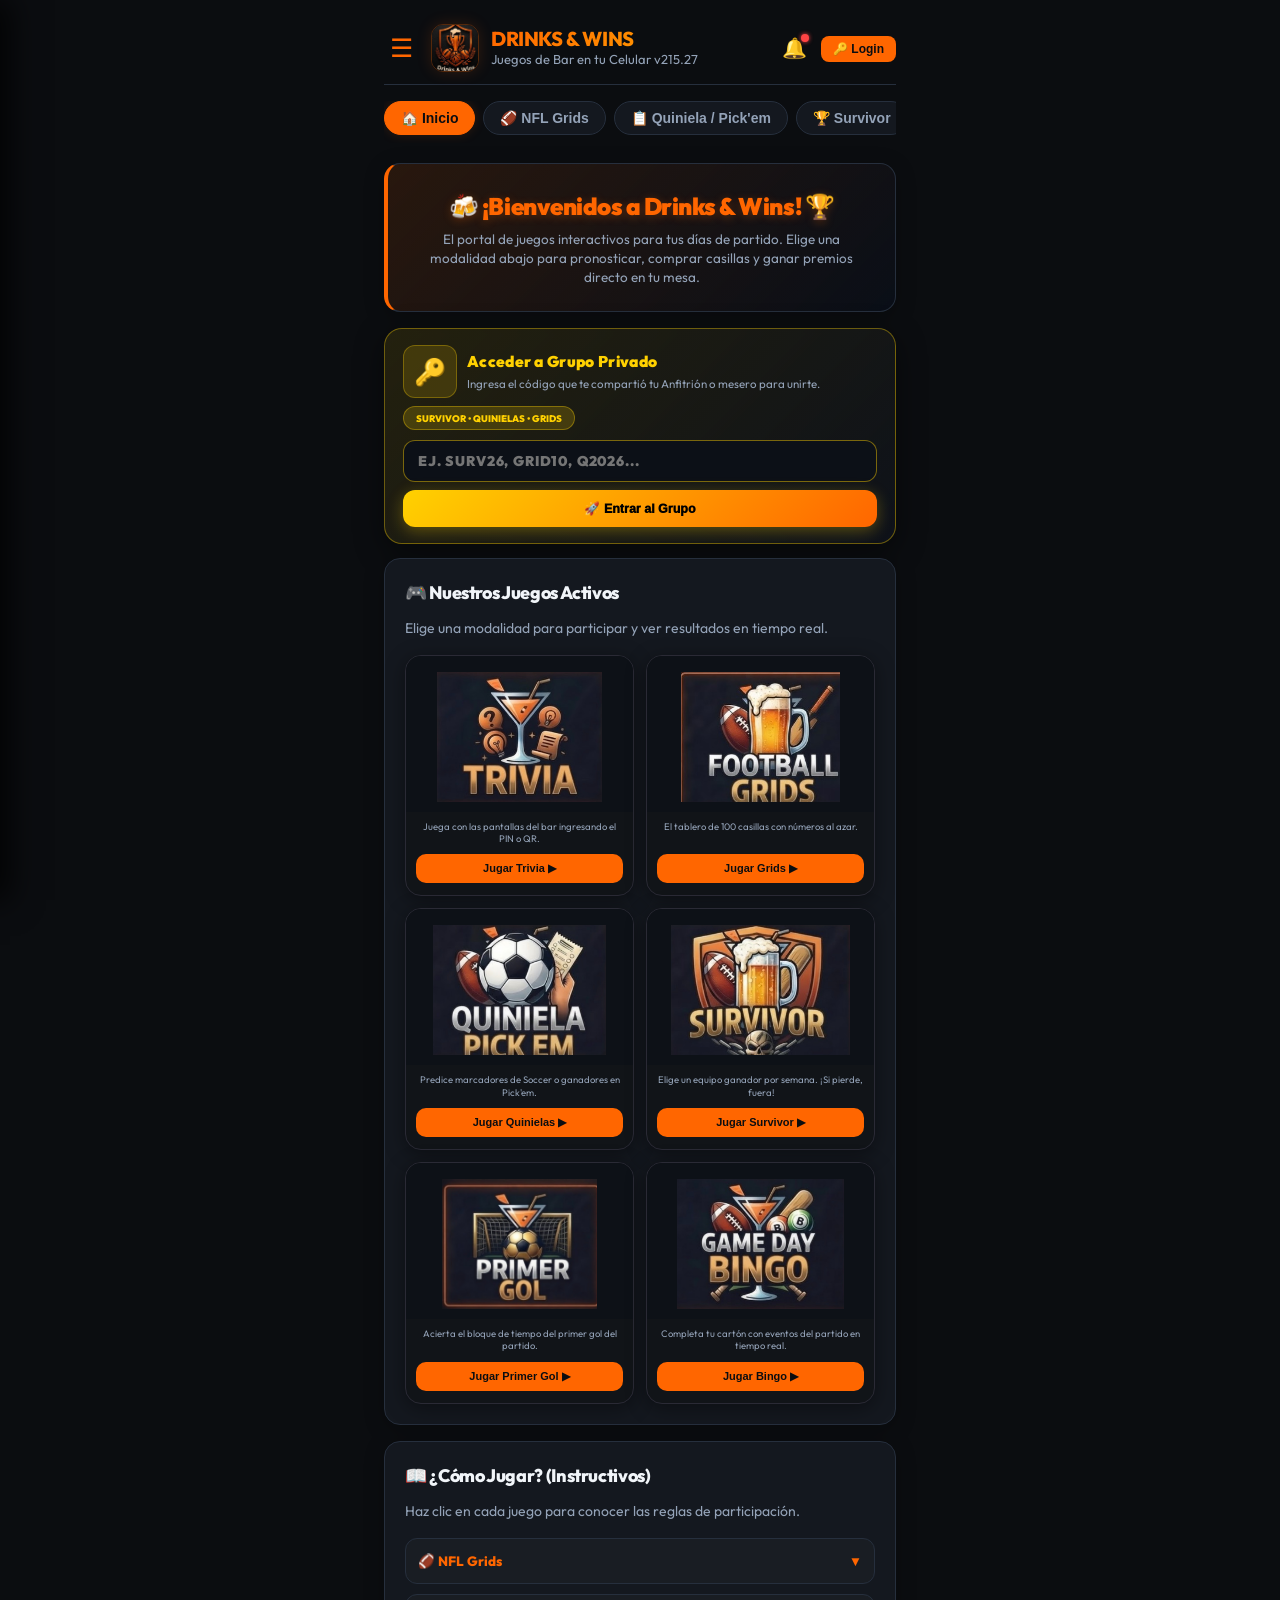
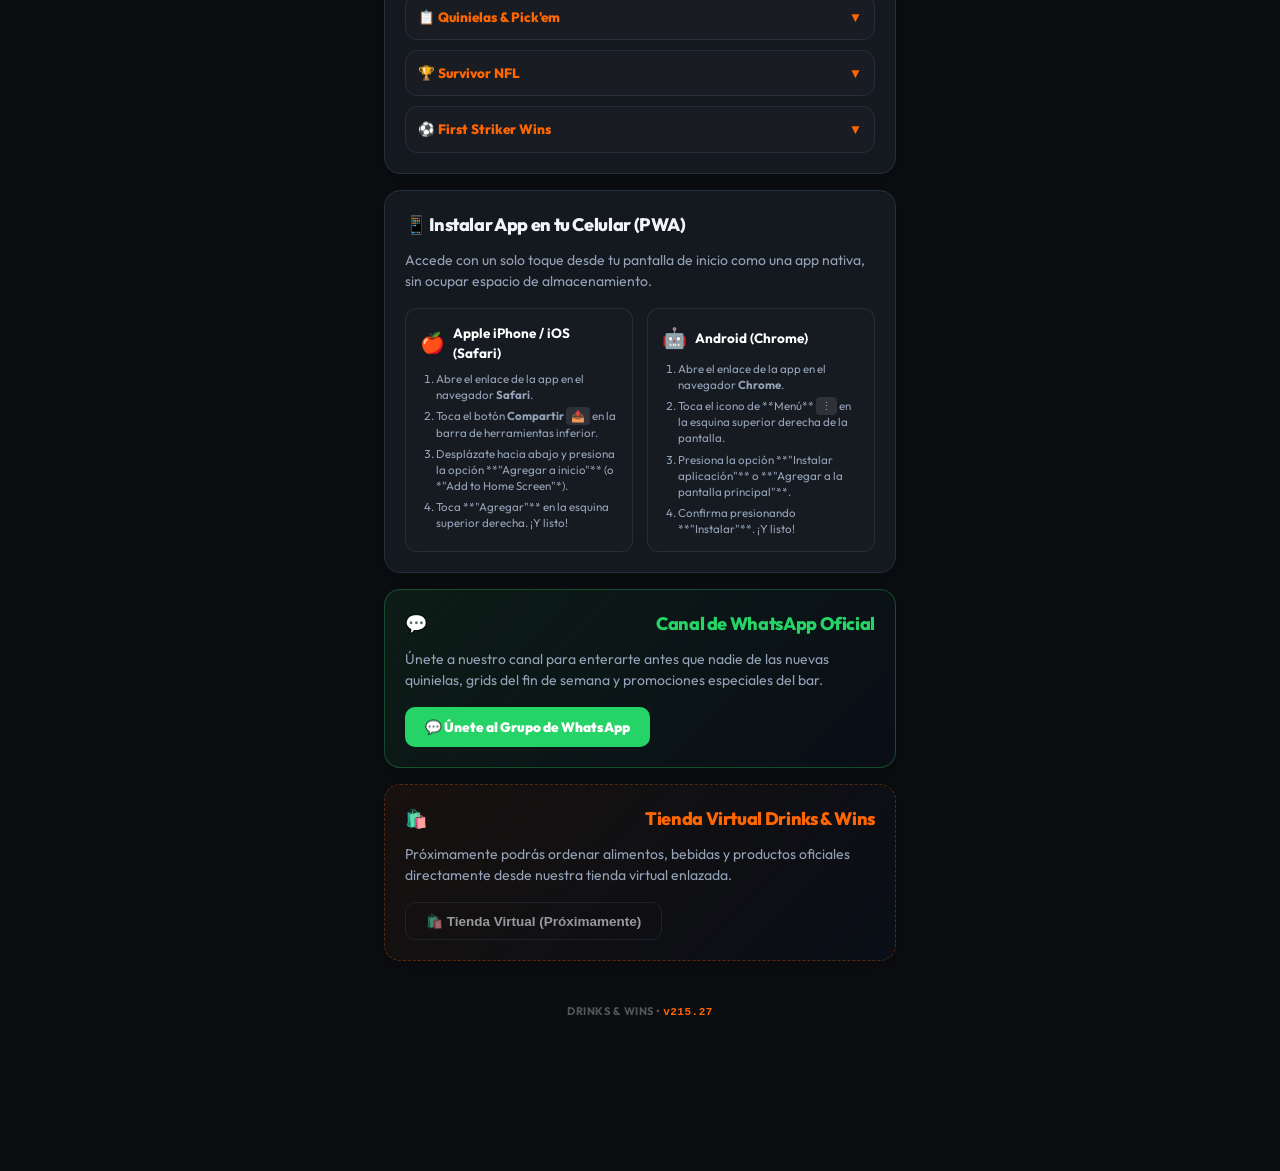
==== index.html @ 24e5a93c "fix(v215.30): compatibilidad con datos celulares (Telcel/Movistar/AT&T) PROBLEMA RAÍZ: Las operadora" ====
<!DOCTYPE html>
<html lang="es">
<head>
  <meta charset="utf-8"/>
  <meta name="viewport" content="width=device-width, initial-scale=1, maximum-scale=1, user-scalable=no"/>
  <meta http-equiv="Cache-Control" content="no-cache, no-store, must-revalidate" />
  <meta http-equiv="Pragma" content="no-cache" />
  <meta http-equiv="Expires" content="0" />
  <!-- Preconnect: acelera carga Firebase en datos celulares lentos -->
  <link rel="preconnect" href="https://www.gstatic.com" crossorigin/>
  <link rel="preconnect" href="https://firestore.googleapis.com" crossorigin/>
  <link rel="preconnect" href="https://identitytoolkit.googleapis.com" crossorigin/>
  <link rel="preconnect" href="https://securetoken.googleapis.com" crossorigin/>
  <link rel="dns-prefetch" href="https://www.gstatic.com"/>
  <link rel="dns-prefetch" href="https://firebaseio.com"/>
  <link rel="icon" type="image/jpeg" href="img/logo.jpg" />
  <link rel="apple-touch-icon" href="img/logo.jpg" />
  <link rel="apple-touch-icon" sizes="180x180" href="img/logo.jpg" />
  <link rel="manifest" href="manifest.json" />
  <meta name="mobile-web-app-capable" content="yes" />
  <meta name="apple-mobile-web-app-capable" content="yes" />
  <meta name="apple-mobile-web-app-status-bar-style" content="black-translucent" />
  <meta name="apple-mobile-web-app-title" content="Drinks&Wins" />
  <meta name="theme-color" content="#ff6600" />
  <title>Drinks & Wins — NFL Bar Games</title>
  <link rel="stylesheet" href="css/styles.css?v=215.30"/>
</head>
<body>
  <!-- Slide-out Sidebar Drawer Menu -->
  <div id="sideDrawer" class="side-drawer">
    <div class="side-drawer-header">
      <div class="side-drawer-profile" id="drawerProfileSection">
        <img id="drawerAvatar" src="img/logo.jpg" alt="Profile Avatar" onerror="this.src='img/logo.jpg'" />
        <div class="side-drawer-profile-info">
          <span id="drawerNick">SOCIO</span>
          <span id="drawerStatus" style="font-size:10px; color:#ff6600; font-weight:800; text-transform:uppercase; margin-top:2px;">Invitado</span>
        </div>
      </div>
      <button type="button" class="close-drawer-btn" onclick="window.toggleSideDrawer(false)">✕</button>
    </div>
    <div class="side-drawer-content">
      <div style="font-size:10px; text-transform:uppercase; color:var(--text-muted); font-weight:900; letter-spacing:0.08em; padding:0 8px 10px 8px; border-bottom:1px solid rgba(255,255,255,0.06); margin-bottom:12px;">
        Nuestros Juegos
      </div>
      <ul class="side-drawer-menu">
        <li class="game-btn-item" onclick="handleDrawerNav('tab-grids')">
          <img src="img/games/badge_grids.png" alt="NFL Grids" class="drawer-game-badge" onerror="this.src='img/logo.jpg'"/>
          <div>
            <span class="game-title">Football Grids</span>
            <span class="game-subtitle">El clásico de 100 casillas</span>
          </div>
        </li>
        <li class="game-btn-item" onclick="handleDrawerNav('tab-pools')">
          <img src="img/games/badge_quiniela.png" alt="Quinielas" class="drawer-game-badge" onerror="this.src='img/logo.jpg'"/>
          <div>
            <span class="game-title">Quinielas Pick'em</span>
            <span class="game-subtitle">Predice ganadores y marcadores</span>
          </div>
        </li>
        <li class="game-btn-item" onclick="handleDrawerNav('tab-survivor')">
          <img src="img/games/badge_survivor.png" alt="Survivor" class="drawer-game-badge" onerror="this.src='img/logo.jpg'"/>
          <div>
            <span class="game-title">Survivor NFL</span>
            <span class="game-subtitle">Sobrevive semana a semana</span>
          </div>
        </li>
        <li class="game-btn-item" onclick="handleDrawerNav('tab-firstgoal')">
          <img src="img/games/badge_firststriker.png" alt="First Striker Wins" class="drawer-game-badge" onerror="this.src='img/logo.jpg'"/>
          <div>
            <span class="game-title">First Striker Wins</span>
            <span class="game-subtitle">Elige el bloque de tiempo del 1er gol</span>
          </div>
        </li>
        <li class="game-btn-item" onclick="handleDrawerNav('tab-trivia')">
          <img src="img/games/badge_trivia.png" alt="Trivia" class="drawer-game-badge" onerror="this.src='img/logo.jpg'"/>
          <div>
            <span class="game-title">Trivia en Vivo</span>
            <span class="game-subtitle">Responde y gana al instante</span>
          </div>
        </li>
        <li class="game-btn-item" onclick="handleDrawerNav('tab-bingo')">
          <img src="img/games/badge_bingo.png" alt="Bingo" class="drawer-game-badge" onerror="this.src='img/logo.jpg'"/>
          <div>
            <span class="game-title">Game Day Bingo</span>
            <span class="game-subtitle">Completa tu cartón en vivo</span>
          </div>
        </li>
      </ul>

      <div class="drawer-divider"></div>

      <ul class="drawer-utility-menu">
        <li onclick="handleDrawerNav('tab-home')">🏠 <span>Página de Inicio</span></li>
        <li id="drawerAdminItem" class="admin-only hidden" onclick="window.location.href='admin.html'">⚙️ <span style="color:#ff6600; font-weight:800;">Panel Admin</span></li>
        <li onclick="window.toggleSideDrawer(false); if(window.openUserProfileModal) window.openUserProfileModal(event)">👤 <span>Mi Perfil / Avatar</span></li>
        <li onclick="window.toggleSideDrawer(false); if(window.openHowToPlayModal) window.openHowToPlayModal()">❓ <span>¿Cómo Jugar? (Instructivos)</span></li>
        <li onclick="window.forceAppUpdate();">🔄 <span>Actualizar App / Limpiar Caché</span></li>
        <li onclick="window.toggleSideDrawer(false); document.querySelector('#tab-home').scrollIntoView({behavior:'smooth'});">📲 <span>Instalar App</span></li>
        <li id="drawerLoginItem" onclick="window.toggleSideDrawer(false); const btnL = document.getElementById('btnHeaderLogin'); if(btnL) btnL.click();">🔑 <span>Iniciar Sesión</span></li>
        <li id="drawerLogoutItem" class="hidden" onclick="handleDrawerLogout()">🚪 <span>Cerrar Sesión</span></li>
      </ul>
    </div>
  </div>
  <div id="sideDrawerOverlay" class="side-drawer-overlay" onclick="window.toggleSideDrawer(false)"></div>

  <div class="container animate-fade">
    <!-- Header Bar -->
    <header class="header-bar" style="padding: 12px 0;">
      <div style="display: flex; align-items: center;">
        <button class="btn-burger" onclick="window.toggleSideDrawer(true)" style="background:none; border:none; color:#ff6600; font-size:26px; cursor:pointer; padding:6px; margin-right:12px; display:flex; align-items:center; justify-content:center; line-height:1; user-select:none;" title="Menú">☰</button>
        <div class="app-brand-header">
          <img src="img/logo.jpg" alt="Drinks & Wins by Beto" class="app-brand-logo" />
          <div>
            <h1 class="header-title gradient-text" style="font-size: 20px;">Drinks & Wins</h1>
            <p class="hint-text">Juegos de Bar en tu Celular  <span class="app-version-pill">v215.27</span></p>
          </div>
        </div>
      </div>
      <div style="display: flex; gap: 8px; align-items: center;">
        <!-- Notification Bell -->
        <button id="btnNotificationBell" onclick="if(window.openHowToPlayModal) window.openHowToPlayModal()" style="background:none; border:none; color:#ff6600; font-size:20px; cursor:pointer; padding:6px; display:flex; align-items:center; justify-content:center; position:relative;" title="Reglas e Instructivos">
          🔔
          <span style="position:absolute; top:4px; right:4px; width:8px; height:8px; background:#ff4444; border-radius:50%; box-shadow:0 0 4px #ff4444;"></span>
        </button>
        
        <div id="authContainer">
          <button id="btnHeaderLogin" class="btn btn-primary" style="width: auto; padding: 6px 12px; font-weight: 800; font-size: 12px; border-radius: 8px;">
            🔑 Login
          </button>
          <div id="userBadge" class="user-badge hidden" onclick="if(window.openUserProfileModal) window.openUserProfileModal(event)" style="cursor:pointer;" title="Toca para ver tu perfil">
            <img id="userAvatar" src="" alt="Avatar"/>
            <span id="userName">Socio</span>
          </div>
        </div>
      </div>
    </header>

    <!-- Navigation Tabs -->
    <div class="tabs-container player-tabs-nav">
      <button class="tab-btn active" data-target="tab-home">🏠 Inicio</button>
      <button class="tab-btn" data-target="tab-grids">🏈 NFL Grids</button>
      <button class="tab-btn" data-target="tab-pools">📋 Quiniela / Pick'em</button>
      <button class="tab-btn" data-target="tab-survivor">🏆 Survivor</button>
      <button class="tab-btn" data-target="tab-firstgoal">⚽ First Striker Wins</button>
      <a href="admin.html" class="tab-btn admin-only hidden" style="text-decoration: none; display: inline-block;">⚙️ Admin</a>
    </div>

    <!-- TABS CONTENTS -->

    <!-- 0. TAB HOME (PÁGINA PRINCIPAL POR DEFAULT) -->
    <main id="tab-home" class="tab-content">
      <!-- Welcome Header -->
      <section class="card highlight text-center" style="padding: 24px 16px; background: linear-gradient(135deg, rgba(255, 102, 0, 0.12) 0%, rgba(10, 15, 24, 0.95) 100%);">
        <h2 style="color: #ff6600; font-size: 24px; font-weight: 900; margin-bottom: 6px; text-shadow: 0 2px 10px rgba(255, 102, 0, 0.3);">🍻 ¡Bienvenidos a Drinks & Wins! 🏆</h2>
        <p style="color: var(--text-muted); font-size: 13.5px; max-width: 460px; margin: 0 auto; line-height: 1.4;">
          El portal de juegos interactivos para tus días de partido. Elige una modalidad abajo para pronosticar, comprar casillas y ganar premios directo en tu mesa.
        </p>
      </section>

      <!-- Private Group Access Hub (Universal Code Entry) -->
      <section class="card" style="background: linear-gradient(135deg, rgba(255, 209, 0, 0.1) 0%, rgba(14, 18, 26, 0.98) 100%); border: 1.5px solid rgba(255, 209, 0, 0.38); border-radius: 18px; padding: 16px 18px; margin-bottom: 14px; box-shadow: 0 8px 30px rgba(0,0,0,0.45);">
        <div style="display:flex; justify-content:space-between; align-items:center; flex-wrap:wrap; gap:8px; margin-bottom:10px;">
          <div style="display:flex; align-items:center; gap:10px;">
            <span style="font-size:26px; background:rgba(255,209,0,0.15); border:1px solid rgba(255,209,0,0.3); padding:6px 10px; border-radius:12px;">🔑</span>
            <div>
              <h3 style="margin:0; font-size:15.5px; font-weight:950; color:#ffd100; letter-spacing:0.02em;">Acceder a Grupo Privado</h3>
              <p style="margin:2px 0 0 0; font-size:11.5px; color:var(--text-muted);">Ingresa el código que te compartió tu Anfitrión o mesero para unirte.</p>
            </div>
          </div>
          <span class="badge" style="background:rgba(255,209,0,0.18); color:#ffd100; font-weight:900; font-size:9.5px; border:1px solid rgba(255,209,0,0.35);">
            SURVIVOR • QUINIELAS • GRIDS
          </span>
        </div>

        <div style="display:flex; gap:8px; align-items:center; flex-wrap:wrap;">
          <div style="flex:1; min-width:180px;">
            <input type="text" id="globalPrivateGroupCode" placeholder="Ej. SURV26, GRID10, Q2026..." 
              style="width:100%; font-size:14px; font-weight:900; letter-spacing:0.06em; text-transform:uppercase; padding:11px 14px; border-radius:12px; border:1.5px solid rgba(255,209,0,0.45); background:#0c1017; color:#ffd100;"
              onkeydown="if(event.key==='Enter') window.redeemPrivateGroupCode()"
            />
          </div>
          <button type="button" class="btn btn-primary" onclick="window.redeemPrivateGroupCode()" style="padding:11px 18px; font-size:12.5px; font-weight:950; border-radius:12px; background:linear-gradient(135deg, #ffd100, #ff6600); color:#000; border:none; box-shadow:0 4px 16px rgba(255,209,0,0.3); white-space:nowrap; cursor:pointer;">
            🚀 Entrar al Grupo
          </button>
        </div>
        <div id="globalPrivateCodeStatus" style="display:none; margin-top:8px; font-size:11.5px; font-weight:800;"></div>
      </section>

      <!-- Active Games Hub Grid -->
      <section class="card">
        <h3 class="card-title">🎮 Nuestros Juegos Activos</h3>
        <p class="card-subtitle">Elige una modalidad para participar y ver resultados en tiempo real.</p>

        <div style="display: grid; grid-template-columns: 1fr 1fr; gap: 12px; margin-top: 14px;">

          <!-- Card Trivia -->
          <div onclick="activateTab('tab-trivia')" class="hover-scale" style="background: #111418; border: 1.5px solid #2a2a35; border-radius: 16px; overflow: hidden; display: flex; flex-direction: column; cursor: pointer; transition: transform 0.2s ease, box-shadow 0.2s ease; box-shadow: 0 4px 20px rgba(0,0,0,0.4);">
            <div style="background: #0d1117; display: flex; align-items: center; justify-content: center; padding: 16px 12px 10px;">
              <img src="img/games/badge_trivia.png" alt="Trivia en Vivo" style="width: 100%; max-height: 130px; object-fit: contain;" onerror="this.outerHTML='<div style=\'font-size:50px; text-align:center; width:100%\'>🧠</div>'"/>
            </div>
            <div style="padding: 8px 10px 12px; display: flex; flex-direction: column; flex: 1;">
              <p style="font-size: 9.5px; color: var(--text-muted); margin: 0 0 10px; line-height: 1.3; flex:1; text-align: center;">Juega con las pantallas del bar ingresando el PIN o QR.</p>
              <button class="btn btn-primary" style="padding: 8px; font-size: 11px; font-weight: 900; border-radius: 10px; width: 100%; cursor: pointer;">Jugar Trivia ▶</button>
            </div>
          </div>

          <!-- Card Football Grids -->
          <div onclick="activateTab('tab-grids')" class="hover-scale" style="background: #111418; border: 1.5px solid #2a2a35; border-radius: 16px; overflow: hidden; display: flex; flex-direction: column; cursor: pointer; transition: transform 0.2s ease, box-shadow 0.2s ease; box-shadow: 0 4px 20px rgba(0,0,0,0.4);">
            <div style="background: #0d1117; display: flex; align-items: center; justify-content: center; padding: 16px 12px 10px;">
              <img src="img/games/badge_grids.png" alt="Football Grids" style="width: 100%; max-height: 130px; object-fit: contain;" onerror="this.outerHTML='<div style=\'font-size:50px; text-align:center; width:100%\'>🏈</div>'"/>
            </div>
            <div style="padding: 8px 10px 12px; display: flex; flex-direction: column; flex: 1;">
              <p style="font-size: 9.5px; color: var(--text-muted); margin: 0 0 10px; line-height: 1.3; flex:1; text-align: center;">El tablero de 100 casillas con números al azar.</p>
              <button class="btn btn-primary" style="padding: 8px; font-size: 11px; font-weight: 900; border-radius: 10px; width: 100%; cursor: pointer;">Jugar Grids ▶</button>
            </div>
          </div>

          <!-- Card Quiniela Pick'em -->
          <div onclick="activateTab('tab-pools')" class="hover-scale" style="background: #111418; border: 1.5px solid #2a2a35; border-radius: 16px; overflow: hidden; display: flex; flex-direction: column; cursor: pointer; transition: transform 0.2s ease, box-shadow 0.2s ease; box-shadow: 0 4px 20px rgba(0,0,0,0.4);">
            <div style="background: #0d1117; display: flex; align-items: center; justify-content: center; padding: 16px 12px 10px;">
              <img src="img/games/badge_quiniela.png" alt="Quiniela Pick'em" style="width: 100%; max-height: 130px; object-fit: contain;" onerror="this.outerHTML='<div style=\'font-size:50px; text-align:center; width:100%\'>📋</div>'"/>
            </div>
            <div style="padding: 8px 10px 12px; display: flex; flex-direction: column; flex: 1;">
              <p style="font-size: 9.5px; color: var(--text-muted); margin: 0 0 10px; line-height: 1.3; flex:1; text-align: center;">Predice marcadores de Soccer o ganadores en Pick'em.</p>
              <button class="btn btn-primary" style="padding: 8px; font-size: 11px; font-weight: 900; border-radius: 10px; width: 100%; cursor: pointer;">Jugar Quinielas ▶</button>
            </div>
          </div>

          <!-- Card Survivor -->
          <div onclick="activateTab('tab-survivor')" class="hover-scale" style="background: #111418; border: 1.5px solid #2a2a35; border-radius: 16px; overflow: hidden; display: flex; flex-direction: column; cursor: pointer; transition: transform 0.2s ease, box-shadow 0.2s ease; box-shadow: 0 4px 20px rgba(0,0,0,0.4);">
            <div style="background: #0d1117; display: flex; align-items: center; justify-content: center; padding: 16px 12px 10px;">
              <img src="img/games/badge_survivor.png" alt="Survivor NFL" style="width: 100%; max-height: 130px; object-fit: contain;" onerror="this.outerHTML='<div style=\'font-size:50px; text-align:center; width:100%\'>🏆</div>'"/>
            </div>
            <div style="padding: 8px 10px 12px; display: flex; flex-direction: column; flex: 1;">
              <p style="font-size: 9.5px; color: var(--text-muted); margin: 0 0 10px; line-height: 1.3; flex:1; text-align: center;">Elige un equipo ganador por semana. ¡Si pierde, fuera!</p>
              <button class="btn btn-primary" style="padding: 8px; font-size: 11px; font-weight: 900; border-radius: 10px; width: 100%; cursor: pointer;">Jugar Survivor ▶</button>
            </div>
          </div>

          <!-- Card Primer Gol (First Striker) -->
          <div onclick="activateTab('tab-firstgoal')" class="hover-scale" style="background: #111418; border: 1.5px solid #2a2a35; border-radius: 16px; overflow: hidden; display: flex; flex-direction: column; cursor: pointer; transition: transform 0.2s ease, box-shadow 0.2s ease; box-shadow: 0 4px 20px rgba(0,0,0,0.4);">
            <div style="background: #0d1117; display: flex; align-items: center; justify-content: center; padding: 16px 12px 10px;">
              <img src="img/games/badge_firststriker.png" alt="Primer Gol" style="width: 100%; max-height: 130px; object-fit: contain;" onerror="this.outerHTML='<div style=\'font-size:50px; text-align:center; width:100%\'>🎯</div>'"/>
            </div>
            <div style="padding: 8px 10px 12px; display: flex; flex-direction: column; flex: 1;">
              <p style="font-size: 9.5px; color: var(--text-muted); margin: 0 0 10px; line-height: 1.3; flex:1; text-align: center;">Acierta el bloque de tiempo del primer gol del partido.</p>
              <button class="btn btn-primary" style="padding: 8px; font-size: 11px; font-weight: 900; border-radius: 10px; width: 100%; cursor: pointer;">Jugar Primer Gol ▶</button>
            </div>
          </div>

          <!-- Card Game Day Bingo -->
          <div onclick="activateTab('tab-bingo')" class="hover-scale" style="background: #111418; border: 1.5px solid #2a2a35; border-radius: 16px; overflow: hidden; display: flex; flex-direction: column; cursor: pointer; transition: transform 0.2s ease, box-shadow 0.2s ease; box-shadow: 0 4px 20px rgba(0,0,0,0.4);">
            <div style="background: #0d1117; display: flex; align-items: center; justify-content: center; padding: 16px 12px 10px;">
              <img src="img/games/badge_bingo.png" alt="Game Day Bingo" style="width: 100%; max-height: 130px; object-fit: contain;" onerror="this.outerHTML='<div style=\'font-size:50px; text-align:center; width:100%\'>🎰</div>'"/>
            </div>
            <div style="padding: 8px 10px 12px; display: flex; flex-direction: column; flex: 1;">
              <p style="font-size: 9.5px; color: var(--text-muted); margin: 0 0 10px; line-height: 1.3; flex:1; text-align: center;">Completa tu cartón con eventos del partido en tiempo real.</p>
              <button class="btn btn-primary" style="padding: 8px; font-size: 11px; font-weight: 900; border-radius: 10px; width: 100%; cursor: pointer;">Jugar Bingo ▶</button>
            </div>
          </div>

        </div>
      </section>

      <!-- Instructivos de Juego Accordion -->
      <section class="card">
        <h3 class="card-title">📖 ¿Cómo Jugar? (Instructivos)</h3>
        <p class="card-subtitle">Haz clic en cada juego para conocer las reglas de participación.</p>
        
        <div style="display:flex; flex-direction:column; gap:10px; margin-top:12px;">
          <!-- Accordion 1: Grids -->
          <details style="background:rgba(255,255,255,0.02); border:1px solid var(--border-color); border-radius:12px; padding:12px;" class="q-help-details">
            <summary style="font-weight:800; font-size:13.5px; color:#ff6600; cursor:pointer; list-style:none; display:flex; justify-content:space-between; align-items:center; user-select:none;">
              <span>🏈 NFL Grids</span>
              <span>▼</span>
            </summary>
            <div style="margin-top:10px; font-size:12.5px; line-height:1.4; color:var(--text-muted);">
              <ol style="padding-left:16px; margin:0 0 8px 0; display:flex; flex-direction:column; gap:6px;">
                <li><strong>Compra tus Casillas:</strong> Elige tu apodo y regístrate en el tablero de 100 cuadros.</li>
                <li><strong>Sorteo de Números:</strong> Antes del partido, el sistema asignará al azar números del 0 al 9 en las filas (equipo de arriba) y columnas (equipo de la izquierda).</li>
                <li><strong>Regla del Último Dígito:</strong> Ganador determinado por el último dígito del marcador al terminar cada cuarto. Ej: Dallas 1<strong style="color:#00e676;">7</strong> - Arizona 2<strong style="color:#ff6600;">3</strong>, el ganador es la celda en la intersección de fila 7 y columna 3.</li>
                <li><strong>Premios:</strong> Hay premios al finalizar el 1Q, 2Q (Medio tiempo), 3Q y el Final del partido. ¡Múltiples ganadores por juego!</li>
              </ol>
            </div>
          </details>

          <!-- Accordion 2: Quinielas -->
          <details style="background:rgba(255,255,255,0.02); border:1px solid var(--border-color); border-radius:12px; padding:12px;" class="q-help-details">
            <summary style="font-weight:800; font-size:13.5px; color:#ff6600; cursor:pointer; list-style:none; display:flex; justify-content:space-between; align-items:center; user-select:none;">
              <span>📋 Quinielas & Pick'em</span>
              <span>▼</span>
            </summary>
            <div style="margin-top:10px; font-size:12.5px; line-height:1.4; color:var(--text-muted);">
              <ol style="padding-left:16px; margin:0 0 8px 0; display:flex; flex-direction:column; gap:6px;">
                <li><strong>Ingreso:</strong> Regístrate con tu apodo o entra con tu cuenta para asegurar tus puntos.</li>
                <li><strong>Completa tus Pronósticos:</strong> Para partidos de soccer, define el marcador exacto usando los botones <button style="background:rgba(255,255,255,0.1); border:none; padding:1px 5px; border-radius:3px; font-size:10px; color:#fff;">−</button> y <button style="background:rgba(255,255,255,0.1); border:none; padding:1px 5px; border-radius:3px; font-size:10px; color:#fff;">+</button>. Para NFL u otros deportes de EE.UU., selecciona directamente la cápsula del equipo que creas que ganará.</li>
                <li><strong>Sistema de Puntos:</strong> Recibes <strong>+1 punto</strong> si aciertas al equipo ganador. En soccer, recibes <strong>+3 puntos</strong> si aciertas el marcador exacto.</li>
                <li><strong>Desempate:</strong> Si hay empate en la tabla, el desempate oficial se decide por la diferencia más cercana al total de puntos o goles del último partido de la cartela.</li>
              </ol>
            </div>
          </details>

          <!-- Accordion 3: Survivor -->
          <details style="background:rgba(255,255,255,0.02); border:1px solid var(--border-color); border-radius:12px; padding:12px;" class="q-help-details">
            <summary style="font-weight:800; font-size:13.5px; color:#ff6600; cursor:pointer; list-style:none; display:flex; justify-content:space-between; align-items:center; user-select:none;">
              <span>🏆 Survivor NFL</span>
              <span>▼</span>
            </summary>
            <div style="margin-top:10px; font-size:12.5px; line-height:1.4; color:var(--text-muted);">
              <ol style="padding-left:16px; margin:0 0 8px 0; display:flex; flex-direction:column; gap:6px;">
                <li><strong>Elige un Ganador:</strong> Cada semana de la temporada regular de la NFL, debes elegir a un equipo que creas que ganará su partido.</li>
                <li><strong>Regla de No Repetir:</strong> Una vez que eliges un equipo, no puedes volver a seleccionarlo en todo lo que resta de la temporada. ¡Planea tu estrategia!</li>
                <li><strong>Eliminación Directa:</strong> Si tu equipo seleccionado pierde o empata, quedas eliminado del torneo.</li>
                <li><strong>El Ganador:</strong> El último jugador que sobreviva en pie es coronado campeón absoluto del Survivor.</li>
              </ol>
            </div>
          </details>

          <!-- Accordion 4: First Striker Wins -->
          <details style="background:rgba(255,255,255,0.02); border:1px solid var(--border-color); border-radius:12px; padding:12px;" class="q-help-details">
            <summary style="font-weight:800; font-size:13.5px; color:#ff6600; cursor:pointer; list-style:none; display:flex; justify-content:space-between; align-items:center; user-select:none;">
              <span>⚽ First Striker Wins</span>
              <span>▼</span>
            </summary>
            <div style="margin-top:10px; font-size:12.5px; line-height:1.4; color:var(--text-muted);">
              <ol style="padding-left:16px; margin:0 0 8px 0; display:flex; flex-direction:column; gap:6px;">
                <li><strong>Elige tu Minuto:</strong> Aparta tu bloque de 5 minutos (ej. 16:00 - 20:59) del equipo Local o Visitante.</li>
                <li><strong>Ganador Oficial:</strong> Si el primer gol cae dentro de tu bloque de tiempo, ¡ganas de inmediato!</li>
                <li><strong>Regla "Sin Pasarse":</strong> Si nadie tiene el bloque exacto, gana el participante con el bloque más cercano ANTES del gol sin pasarse.</li>
                <li><strong>0-0:</strong> Si empatan a cero, se definen en Tiempos Extras o Sorteo de Penales.</li>
              </ol>
            </div>
          </details>
        </div>
      </section>

      <!-- PWA Installation Guide (iOS & Android) -->
      <section class="card">
        <h3 class="card-title">📱 Instalar App en tu Celular (PWA)</h3>
        <p class="card-subtitle">Accede con un solo toque desde tu pantalla de inicio como una app nativa, sin ocupar espacio de almacenamiento.</p>
        
        <div style="display: grid; grid-template-columns: repeat(auto-fit, minmax(200px, 1fr)); gap: 14px; margin-top: 14px;">
          <!-- iOS Installation -->
          <div style="background: rgba(255, 255, 255, 0.01); border: 1px solid rgba(255, 255, 255, 0.08); border-radius: 12px; padding: 14px;">
            <div style="display:flex; align-items:center; gap:8px; margin-bottom:8px;">
              <span style="font-size:20px;">🍎</span>
              <strong style="font-size:13.5px; color:#ffffff;">Apple iPhone / iOS (Safari)</strong>
            </div>
            <ol style="padding-left:16px; margin:0; font-size:11.5px; color:var(--text-muted); display:flex; flex-direction:column; gap:5px; line-height:1.4;">
              <li>Abre el enlace de la app en el navegador <strong>Safari</strong>.</li>
              <li>Toca el botón <strong>Compartir</strong> <span style="background:rgba(255,255,255,0.1); padding:2px 5px; border-radius:4px; font-size:11px;">📤</span> en la barra de herramientas inferior.</li>
              <li>Desplázate hacia abajo y presiona la opción **"Agregar a inicio"** (o *"Add to Home Screen"*).</li>
              <li>Toca **"Agregar"** en la esquina superior derecha. ¡Y listo!</li>
            </ol>
          </div>

          <!-- Android Installation -->
          <div style="background: rgba(255, 255, 255, 0.01); border: 1px solid rgba(255, 255, 255, 0.08); border-radius: 12px; padding: 14px;">
            <div style="display:flex; align-items:center; gap:8px; margin-bottom:8px;">
              <span style="font-size:20px;">🤖</span>
              <strong style="font-size:13.5px; color:#ffffff;">Android (Chrome)</strong>
            </div>
            <ol style="padding-left:16px; margin:0; font-size:11.5px; color:var(--text-muted); display:flex; flex-direction:column; gap:5px; line-height:1.4;">
              <li>Abre el enlace de la app en el navegador <strong>Chrome</strong>.</li>
              <li>Toca el icono de **Menú** <span style="background:rgba(255,255,255,0.1); padding:2px 5px; border-radius:4px; font-size:11px;">⋮</span> en la esquina superior derecha de la pantalla.</li>
              <li>Presiona la opción **"Instalar aplicación"** o **"Agregar a la pantalla principal"**.</li>
              <li>Confirma presionando **"Instalar"**. ¡Y listo!</li>
            </ol>
          </div>
        </div>
      </section>

      <!-- Links Section: WhatsApp Channel & Virtual Store -->
      <section class="card" style="background: linear-gradient(135deg, rgba(37,211,102,0.08) 0%, rgba(10,15,24,0.9) 100%); border: 1px solid rgba(37,211,102,0.3); margin-top: 14px;">
        <h3 class="card-title" style="color:#25D366; display:flex; align-items:center; gap:8px;">
          <span>💬</span> Canal de WhatsApp Oficial
        </h3>
        <p class="card-subtitle">Únete a nuestro canal para enterarte antes que nadie de las nuevas quinielas, grids del fin de semana y promociones especiales del bar.</p>
        <div style="margin-top:12px;">
          <a href="https://chat.whatsapp.com/JCcB5lQ1d0L2Q5L2Q5L2Q5" target="_blank" class="btn" style="background:#25D366; color:#fff; border-color:#25D366; font-weight:900; font-size:13.5px; border-radius:10px; width:auto; display:inline-flex; align-items:center; gap:8px; padding:10px 20px; text-decoration:none; transition:transform 0.2s ease;" class="hover-scale">
            <span>💬 Únete al Grupo de WhatsApp</span>
          </a>
        </div>
      </section>

      <section class="card" style="background: linear-gradient(135deg, rgba(255,102,0,0.05) 0%, rgba(10,15,24,0.9) 100%); border: 1px dashed rgba(255,102,0,0.3); margin-top: 14px;">
        <h3 class="card-title" style="color:#ff6600; display:flex; align-items:center; gap:8px;">
          <span>🛍️</span> Tienda Virtual Drinks & Wins
        </h3>
        <p class="card-subtitle">Próximamente podrás ordenar alimentos, bebidas y productos oficiales directamente desde nuestra tienda virtual enlazada.</p>
        <div style="margin-top:12px;">
          <button class="btn btn-secondary" style="font-weight:900; font-size:13.5px; border-radius:10px; width:auto; cursor:not-allowed; opacity:0.6; display:inline-flex; align-items:center; gap:8px; padding:10px 20px;" disabled>
            <span>🛍️ Tienda Virtual (Próximamente)</span>
          </button>
        </div>
      </section>

      <!-- Tab Footer Version Indicator -->
      <footer class="tab-footer-version">
        <span>DRINKS & WINS</span> • <span class="ver">v215.27</span>
      </footer>
    </main>

    <!-- 1. TAB GRIDS -->
    <main id="tab-grids" class="tab-content hidden">
      <section class="card highlight">
        <div style="display:flex; justify-content:space-between; align-items:center; flex-wrap:wrap; gap:8px; margin-bottom:8px;">
          <div>
            <h3 class="card-title" style="margin:0;">Juegos de Cuadrícula Disponibles</h3>
            <p class="card-subtitle" style="margin:0;">Selecciona un juego para unirte o ver tu tablero en tiempo real.</p>
          </div>
          <div style="display:flex; gap:6px; flex-wrap:wrap;">
            <button type="button" class="btn btn-secondary" onclick="window.promptJoinPrivateGrid()" style="width:auto; padding:6px 12px; font-size:12px; font-weight:900; border-radius:10px; border-color:#ffd100; color:#ffd100; display:inline-flex; align-items:center; gap:5px;">
              <span>🔑</span> Unirme con Código
            </button>
            <button type="button" class="btn btn-secondary" onclick="window.openHowToPlayModal()" style="width:auto; padding:6px 14px; font-size:12px; font-weight:900; border-radius:10px; background:rgba(255,102,0,0.15); border:1px solid #ff6600; color:#ff6600; display:inline-flex; align-items:center; gap:6px;">
              ❓ ¿Cómo Jugar?
            </button>
          </div>
        </div>
        
        <!-- Quick Private Grid Access Bar -->
        <div style="background:rgba(0,0,0,0.35); border:1px solid rgba(255,209,0,0.25); border-radius:12px; padding:8px 12px; margin-bottom:10px; display:flex; gap:8px; align-items:center; flex-wrap:wrap;">
          <span style="font-size:11px; font-weight:800; color:#ffd100; white-space:nowrap;">🔒 Grid Privado:</span>
          <input type="text" id="inpGridQuickCode" placeholder="Código (ej. MESA8)..." 
            style="flex:1; min-width:140px; font-size:12px; font-weight:900; letter-spacing:0.04em; text-transform:uppercase; padding:6px 10px; border-radius:8px; border:1px solid rgba(255,209,0,0.4); background:#0c1017; color:#ffd100;"
            onkeydown="if(event.key==='Enter') window.unlockGridWithCode(document.getElementById('inpGridQuickCode').value)"
          />
          <button type="button" class="btn btn-secondary" onclick="window.unlockGridWithCode(document.getElementById('inpGridQuickCode').value)" style="width:auto; padding:6px 12px; font-size:11.5px; font-weight:900; border-color:#ffd100; color:#ffd100; border-radius:8px; white-space:nowrap;">
            <span>🔑</span> Acceder
          </button>
        </div>

        <div class="form-group">
          <label for="filterStore">Filtrar por Sucursal</label>
          <select id="filterStore">
            <option value="">Todas las sucursales</option>
          </select>
        </div>

        <div id="gridsList" class="flex-row" style="flex-direction: column; gap: 10px;">
          <!-- Loaded dynamically -->
          <div class="text-center hint-text py-4">Cargando grids disponibles...</div>
        </div>
      </section>

      <!-- Inline Single-Row Registration Form -->
      <section class="card" id="joinGridForm" style="display: none; border: 2px solid var(--accent-color); background: linear-gradient(145deg, rgba(30,26,16,0.96), rgba(18,16,10,0.98)); box-shadow: 0 8px 24px rgba(255,102,0,0.2); padding: 12px 14px; margin-top: 10px; border-radius: 14px;">
        <div style="display:flex; justify-content:space-between; align-items:center; margin-bottom:8px;">
          <div style="font-size: 13px; font-weight: 900; color: #ffffff;" id="selectedGridLabel">
            📝 Registrarse en Grid
          </div>
          <button type="button" onclick="document.getElementById('joinGridForm').style.display='none'" style="background:transparent; border:none; color:var(--text-muted); font-size:16px; cursor:pointer; padding:2px 6px;">✕</button>
        </div>

        <!-- Single Row Form: [Apodo] [Mesero] [Enviar Solicitud] -->
        <div style="display: flex; gap: 8px; align-items: flex-end; flex-wrap: wrap;">
          <div style="flex: 1 1 140px; min-width: 120px;">
            <label style="font-size: 11px; margin-bottom: 4px; font-weight: 800; color: #ff6600;">👤 Apodo (Obligatorio)*:</label>
            <input type="text" id="inpGridNick" placeholder="Ej. BETO" maxlength="20" style="padding: 8px 10px; font-size: 13px; font-weight: 800; color: #ff6600; text-transform: uppercase; border-radius: 10px;" />
          </div>

          <div style="flex: 1 1 140px; min-width: 120px;">
            <label style="font-size: 11px; margin-bottom: 4px; font-weight: 700; color: var(--text-muted);">🍽️ Mesero (Opcional):</label>
            <input type="text" id="inpGridWaiter" placeholder="Ej. Carlos" maxlength="30" style="padding: 8px 10px; font-size: 13px; border-radius: 10px;" />
          </div>

          <div style="flex: 1 1 160px; min-width: 150px;">
            <button id="btnJoinGrid" class="btn btn-primary" style="padding: 8px 14px; font-size: 13px; font-weight: 900; border-radius: 10px; height: 38px; white-space: nowrap; width:100%;">
              ✅ Enviar Solicitud
            </button>
          </div>
        </div>
        <p id="gridJoinStatus" class="hint-text text-center" style="font-size:11px; margin: 6px 0 0 0;"></p>
      </section>

      <!-- Tab Footer Version Indicator -->
      <footer class="tab-footer-version">
        <span>DRINKS & WINS</span> • <span class="ver">v215.27</span>
      </footer>
    </main>

    <!-- 2. TAB QUINIELA -->
    <main id="tab-pools" class="tab-content hidden">

      <!-- VIEW A: MULTI-QUINIELA CATALOG & CARDS GRID -->
      <section id="qCatalogSection" class="card highlight" style="margin-bottom:16px;">
        <div style="display:flex; justify-content:space-between; align-items:center; flex-wrap:wrap; gap:8px; margin-bottom:12px;">
          <div>
            <h3 class="card-title" style="margin:0; display:flex; align-items:center; gap:8px;">
              <img src="img/games/badge_quiniela.png" alt="Quinielas" style="width:28px; height:28px; object-fit:contain;" onerror="this.src='img/logo.jpg'"/>
              <span>🏆 Quinielas & Pick'ems</span>
            </h3>
            <p class="card-subtitle" style="margin:2px 0 0 0;">Elige una quiniela para pronosticar o ver las posiciones en tiempo real.</p>
          </div>
          <button type="button" class="btn btn-secondary" onclick="window.openHowToPlayModal()" style="width:auto; padding:6px 14px; font-size:12px; font-weight:900; border-radius:10px; background:rgba(255,102,0,0.15); border:1px solid #ff6600; color:#ff6600; display:inline-flex; align-items:center; gap:6px;">
            ❓ ¿Cómo Jugar?
          </button>
        </div>

        <!-- Quick Private Quiniela Access Bar -->
        <div style="background:rgba(0,0,0,0.35); border:1px solid rgba(255,209,0,0.25); border-radius:12px; padding:8px 12px; margin-bottom:12px; display:flex; gap:8px; align-items:center; flex-wrap:wrap;">
          <span style="font-size:11px; font-weight:800; color:#ffd100; white-space:nowrap;">🔒 Quiniela Privada:</span>
          <input type="text" id="inpQuinielaQuickCode" placeholder="Código (ej. Q2026)..." 
            style="flex:1; min-width:140px; font-size:12px; font-weight:900; letter-spacing:0.04em; text-transform:uppercase; padding:6px 10px; border-radius:8px; border:1px solid rgba(255,209,0,0.4); background:#0c1017; color:#ffd100;"
            onkeydown="if(event.key==='Enter') window.unlockQuinielaWithCode(document.getElementById('inpQuinielaQuickCode').value)"
          />
          <button type="button" class="btn btn-secondary" onclick="window.unlockQuinielaWithCode(document.getElementById('inpQuinielaQuickCode').value)" style="width:auto; padding:6px 12px; font-size:11.5px; font-weight:900; border-color:#ffd100; color:#ffd100; border-radius:8px; white-space:nowrap;">
            <span>🔑</span> Desbloquear
          </button>
        </div>

        <!-- Filter Pills Strip -->
        <div class="q-filter-nav" id="qFilterNav" style="display:flex; gap:6px; overflow-x:auto; padding-bottom:8px; margin-bottom:12px;">
          <button type="button" class="q-filter-pill active" data-q-filter="all">🌐 Todas</button>
          <button type="button" class="q-filter-pill" data-q-filter="open">🟢 Abiertas</button>
          <button type="button" class="q-filter-pill" data-q-filter="live">🔴 En Vivo</button>
          <button type="button" class="q-filter-pill" data-q-filter="mine">🎟️ Mis Quinielas</button>
          <button type="button" class="q-filter-pill" data-q-filter="soccer">⚽ Fútbol</button>
          <button type="button" class="q-filter-pill" data-q-filter="football">🏈 NFL</button>
          <button type="button" class="q-filter-pill" data-q-filter="baseball">⚾ Béisbol</button>
          <button type="button" class="q-filter-pill" data-q-filter="basketball">🏀 Basquetbol</button>
        </div>

        <!-- Multi-Quiniela Cards Grid -->
        <div id="qCatalogGrid" class="q-catalog-grid" style="display:flex; flex-direction:column; gap:12px;">
          <div class="text-center hint-text py-4" style="grid-column: 1/-1;">Cargando quinielas disponibles...</div>
        </div>
      </section>

      <!-- VIEW B: SINGLE QUINIELA DETAIL & PICKS -->
      <div id="qDetailSection" style="display:none;">

        <!-- Navigation Breadcrumb & Toolbar -->
        <div class="q-toolbar" style="display:flex; justify-content:space-between; align-items:center; gap:8px; margin-bottom:12px; flex-wrap:wrap;">
          <button type="button" class="btn btn-secondary" id="btnBackToCatalog" style="width:auto; padding:6px 14px; font-size:12.5px; font-weight:800; border-radius:10px; display:inline-flex; align-items:center; gap:6px;">
            <span>⬅️</span> Volver a Quinielas
          </button>
          <div class="q-share-group" style="display:flex; gap:6px;">
            <button type="button" class="btn btn-secondary" id="btnShareQWhatsApp" style="width:auto; padding:6px 12px; font-size:12px; font-weight:800; border-radius:10px;" title="Compartir quiniela en WhatsApp">
              💬 WhatsApp
            </button>
            <button type="button" class="btn btn-secondary" id="btnCopyQLink" style="width:auto; padding:6px 12px; font-size:12px; font-weight:800; border-radius:10px;" title="Copiar enlace">
              🔗 Copiar Link
            </button>
          </div>
        </div>

        <!-- Lock / Deadline Status Banner with Live Countdown -->
        <div id="qLockBanner" class="card highlight" style="margin-bottom:14px; padding:12px 14px; display:flex; align-items:center; justify-content:space-between; gap:10px; background:linear-gradient(135deg, rgba(255,102,0,0.1) 0%, rgba(10,15,24,0.95) 100%);">
          <div style="display:flex; align-items:center; gap:10px;">
            <span style="font-size:22px;">⏳</span>
            <div>
              <strong id="qLockBannerTitle" style="color:#ff6600; font-size:13.5px; display:block;">Pronósticos Abiertos</strong>
              <div id="qLockBannerSubtitle" style="font-size:11.5px; color:var(--text-muted);">
                Cerrará automáticamente cuando inicie el primer partido.
              </div>
            </div>
          </div>
          <div id="qCountdownContainer" style="text-align:right; flex-shrink:0;">
            <div style="font-size:10px; text-transform:uppercase; font-weight:800; color:var(--text-muted);">Cierre en</div>
            <span id="qCountdownTimer" class="badge accent" style="font-size:13px; font-weight:900; font-family:monospace;">--:--:--</span>
          </div>
        </div>

        <!-- Picks Form Section -->
        <section id="qPicksSection" class="card" style="margin-bottom:16px;">
          <div style="display:flex; justify-content:space-between; align-items:center; flex-wrap:wrap; gap:8px; margin-bottom:12px;">
            <div>
              <h3 class="card-title" id="qPicksTitle" style="margin:0;">Pronósticos</h3>
              <p class="card-subtitle" id="qPicksSubtitle" style="margin:2px 0 0 0;">Ingresa tus marcadores previstos antes de que ruede el balón.</p>
            </div>
            <span id="qPicksStatusBadge" class="badge success" style="font-weight:800; font-size:11px;">🟢 ABIERTA</span>
          </div>

          <!-- Player Nickname -->
          <div class="form-group" style="margin-bottom:14px;">
            <label style="display:flex; justify-content:space-between; font-size:12px; font-weight:800; color:#ff6600; margin-bottom:4px;">
              <span>👤 Tu Nombre / Apodo:</span>
            </label>
            <input type="text" id="qPlayerName" placeholder="Ej. BETO"
              style="font-size:14px; font-weight:800; letter-spacing:0.02em; padding:10px 12px; border-radius:10px;"/>
          </div>

          <!-- Matches Cards List -->
          <div id="qMatchPicksForm" style="display:flex; flex-direction:column; gap:12px; margin-bottom:18px;">
            <div class="text-center hint-text py-3">Cargando partidos...</div>
          </div>

          <!-- Save Button -->
          <button id="btnSaveQPicks" class="btn btn-primary" style="font-size:15px; font-weight:900; padding:13px 20px; border-radius:12px; width:100%; box-shadow:0 4px 16px rgba(255,102,0,0.3);">
            💾 Guardar Mis Pronósticos
          </button>
        </section>

        <!-- Live Standings / Leaderboard Section -->
        <section id="qStandingsSection" class="card">
          <div style="display:flex; justify-content:space-between; align-items:center; flex-wrap:wrap; gap:8px; margin-bottom:8px;">
            <h3 class="card-title" style="margin:0;">📊 Tabla de Posiciones en Vivo</h3>
            <span class="badge" style="background:rgba(255,102,0,0.15); color:var(--accent-color); font-weight:800; font-size:11px;">
              ⚡ En Tiempo Real
            </span>
          </div>
          <p class="card-subtitle" style="margin-bottom:12px; font-size:11.5px;">
            Exacto (+3 pts) • Ganador (+1 pt) • Error (0 pts)
          </p>
          <!-- Winner Champion Proclamation Card -->
          <div id="qWinnerBanner" style="display:none;"></div>

          <!-- Top 3 Sleeper Podium -->
          <div id="qSleeperPodium" class="sleeper-podium-container" style="display:none;"></div>

          <div id="qLiveStandings">
            <div class="text-center hint-text py-3">Cargando posiciones...</div>
          </div>
        </section>

      </div>

      <!-- Toast Notification Element -->
      <div id="qToast" class="q-toast hidden">
        <span id="qToastIcon">✅</span>
        <span id="qToastMsg">¡Enlace copiado al portapapeles!</span>
      </div>

      <!-- Tab Footer Version Indicator -->
      <footer class="tab-footer-version">
        <span>DRINKS & WINS</span> • <span class="ver">v215.27</span>
      </footer>
    </main>

    <!-- 3. TAB SURVIVOR (MULTI-TOURNAMENT & MATRIX LEADERBOARD) -->
    <main id="tab-survivor" class="tab-content hidden">
      <section class="card highlight text-center py-5">
        <span style="font-size:36px;">🏆</span>
        <h4 style="color:#ff6600; margin-top:8px;">Cargando Torneo Survivor...</h4>
        <p class="hint-text">Conectando con Drinks & Wins TV...</p>
      </section>
      <!-- Tab Footer Version Indicator -->
      <footer class="tab-footer-version">
        <span>DRINKS & WINS</span> • <span class="ver">v215.27</span>
      </footer>
    </main>

    <!-- 4. TAB FIRST GOAL -->
    <main id="tab-firstgoal" class="tab-content hidden">
      <section class="card highlight">
        <div style="display:flex; justify-content:space-between; align-items:center; flex-wrap:wrap; gap:8px; margin-bottom:6px;">
          <h3 class="card-title" style="margin:0; display:flex; align-items:center; gap:8px;">
            <img src="img/games/badge_firststriker.png" alt="First Striker Wins" style="width:28px; height:28px; object-fit:contain;" onerror="this.src='img/logo.jpg'"/>
            <span>First Striker Wins</span>
          </h3>
          <button type="button" class="btn btn-secondary" onclick="window.openFGHowToPlayModal()" style="width:auto; padding:6px 14px; font-size:12px; font-weight:900; border-radius:10px; background:rgba(255,102,0,0.15); border:1px solid #ff6600; color:#ff6600; display:inline-flex; align-items:center; gap:6px;">
            <span style="font-size:14px;">📖</span> Reglas & Cómo Ganar
          </button>
        </div>
        <p class="card-subtitle">Elige el equipo y el bloque de 5 minutos donde caerá el primer gol. ¡Gana el acierto exacto o el más cercano sin pasarse!</p>

        <div id="firstGoalGamesList" class="flex-row" style="flex-direction: column; gap: 16px;">
          <!-- Loaded dynamically -->
          <div class="text-center hint-text">No hay partidos activos para apuestas de primer gol en este momento.</div>
        </div>
      </section>

      <section class="card">
        <h3 class="card-title">Mis Apuestas del Día</h3>
        <div id="myFirstGoalBets" class="flex-row" style="flex-direction: column; gap: 8px;">
          <!-- Loaded dynamically -->
        </div>
      </section>

      <!-- Tab Footer Version Indicator -->
      <footer class="tab-footer-version">
        <span>DRINKS & WINS</span> • <span class="ver">v215.27</span>
      </footer>
    </main>

    <!-- 5. TAB TRIVIA (TRIVIA EN VIVO CROWDPURR / KAHOOT STYLE) -->
    <main id="tab-trivia" class="tab-content hidden">
      <section class="card text-center py-5">
        <span style="font-size:36px;">⏳</span>
        <h3 style="color:#ff6600; margin-top:8px;">Cargando Trivia en Vivo...</h3>
        <p class="hint-text">Conectando con la sala del bar...</p>
      </section>
      <!-- Tab Footer Version Indicator -->
      <footer class="tab-footer-version">
        <span>DRINKS & WINS</span> • <span class="ver">v215.27</span>
      </footer>
    </main>

    <!-- 6. TAB BINGO (PRÓXIMAMENTE) -->
    <main id="tab-bingo" class="tab-content hidden">
      <div id="bingoListContainer">
        <h2 style="color: #ff6600; font-size: 20px; margin-bottom: 8px;">🎱 GameDay Bingo</h2>
        <p style="color: var(--text-muted); font-size: 13px; margin-bottom: 16px;">
          Selecciona una sala activa para jugar al bingo en vivo con las jugadas del partido.
        </p>
        <div id="bingoActiveRoomsList" style="display:flex; flex-direction:column; gap:10px;">
          <!-- Loaded via JS -->
        </div>
      </div>

      <div id="bingoGameContainer" class="hidden">
        <button class="btn btn-secondary" onclick="document.getElementById('bingoGameContainer').classList.add('hidden'); document.getElementById('bingoListContainer').classList.remove('hidden');" style="margin-bottom: 15px; width:auto; font-size:12px;">🔙 Volver a Salas</button>
        
        <div class="card highlight text-center" style="padding: 15px; margin-bottom: 20px;">
          <h3 id="bingoRoomTitle" style="color: #ff6600; font-size: 18px; margin-bottom: 4px;">Sala de Bingo</h3>
          <p id="bingoPlayerStatus" class="hint-text" style="font-size:12px; margin-bottom:0;">Conectando...</p>
        </div>

        <div id="bingoBoardWrapper" style="display:none; flex-direction:column; gap:10px; max-width: 400px; margin: 0 auto;">
          <div style="display:grid; grid-template-columns: repeat(4, 1fr); gap:6px;" id="bingoGrid">
            <!-- 16 cells injected via JS -->
          </div>
          
          <button id="btnShoutBingo" class="btn btn-primary" style="margin-top:20px; padding: 16px; font-size: 18px; font-weight: 900; letter-spacing: 1px; background: linear-gradient(135deg, #00e676, #00c853); border:none; box-shadow: 0 0 15px rgba(0,230,118,0.4);" disabled>
            ¡BINGO!
          </button>
        </div>
      </div>

      <!-- Tab Footer Version Indicator -->
      <footer class="tab-footer-version">
        <span>DRINKS & WINS</span> • <span class="ver">v215.27</span>
      </footer>
    </main>
  </div>



  <!-- Firebase v8 SDKs (crossorigin para compatibilidad con proxies de operadoras) -->
  <script src="https://www.gstatic.com/firebasejs/8.10.1/firebase-app.js" crossorigin="anonymous"></script>
  <script src="https://www.gstatic.com/firebasejs/8.10.1/firebase-auth.js" crossorigin="anonymous"></script>
  <script src="https://www.gstatic.com/firebasejs/8.10.1/firebase-firestore.js" crossorigin="anonymous"></script>

  <!-- Configuration and Logic -->
  <script src="js/firebase-config.js?v=215.30"></script>
  <script src="js/auth.js?v=215.30"></script>
  <script src="js/team-logos.js?v=215.30"></script>
  <script src="js/grids.js?v=215.30"></script>
  <script src="js/quiniela-player.js?v=215.30"></script>
  <script src="js/survivor.js?v=215.30"></script>
  <script src="js/firstgoal.js?v=215.30"></script>
  <script src="js/bingo-player.js?v=215.30"></script>
  <script src="js/trivia-player.js?v=215.30"></script>
  <script src="js/promotional-cards.js?v=215.30"></script>

  <!-- Tab Switching Handler -->
  <script>
    document.addEventListener('DOMContentLoaded', () => {
      const tabs = document.querySelectorAll('.tab-btn, .mobile-nav .nav-item');
      const contents = document.querySelectorAll('.tab-content');

      function activateTab(targetId) {
        if (!targetId) return;
        document.querySelectorAll('.tab-btn').forEach(btn => {
          btn.classList.toggle('active', btn.getAttribute('data-target') === targetId);
        });
        document.querySelectorAll('.mobile-nav .nav-item').forEach(item => {
          const isActive = item.getAttribute('data-target') === targetId;
          item.classList.toggle('active', isActive);
          if (isActive) {
            item.scrollIntoView({ behavior: 'smooth', inline: 'center', block: 'nearest' });
          }
        });
        contents.forEach(content => {
          content.classList.toggle('hidden', content.id !== targetId);
        });
      }

      window.activateTab = activateTab;

      // Universal Private Group Code Resolver (Survivor, Quinielas, Grids)
      window.redeemPrivateGroupCode = async function(inputCode) {
        const code = (inputCode || document.getElementById('globalPrivateGroupCode')?.value || '').trim().toUpperCase();
        if (!code) {
          alert('🔑 Por favor ingresa el código del grupo privado.');
          return;
        }
        const statusEl = document.getElementById('globalPrivateCodeStatus');
        if (statusEl) {
          statusEl.style.display = 'block';
          statusEl.style.color = '#ffd100';
          statusEl.textContent = `🔍 Buscando grupo con código "${code}"...`;
        }

        // 1. Try Survivor Tournament
        if (typeof window.unlockSurvivorWithCode === 'function') {
          const survOk = await window.unlockSurvivorWithCode(code, true);
          if (survOk) {
            if (statusEl) statusEl.style.display = 'none';
            alert(`🎉 ¡Torneo Survivor con código "${code}" encontrado y desbloqueado!`);
            return;
          }
        }

        // 2. Try Quiniela / Pick'em Pool
        if (typeof window.unlockQuinielaWithCode === 'function') {
          const qOk = await window.unlockQuinielaWithCode(code, true);
          if (qOk) {
            if (statusEl) statusEl.style.display = 'none';
            alert(`🎉 ¡Quiniela con código "${code}" encontrada y desbloqueada!`);
            return;
          }
        }

        // 3. Try NFL Football Grid
        if (typeof window.unlockGridWithCode === 'function') {
          const gridOk = await window.unlockGridWithCode(code, true);
          if (gridOk) {
            if (statusEl) statusEl.style.display = 'none';
            alert(`🎉 ¡Grid con código "${code}" encontrado y desbloqueado!`);
            return;
          }
        }

        if (statusEl) {
          statusEl.style.color = '#ff4d4d';
          statusEl.textContent = `❌ No se encontró ningún grupo o juego con el código "${code}". Verifica el código con tu anfitrión o mesero.`;
        } else {
          alert(`❌ No se encontró ningún grupo o juego con el código "${code}". Verifica el código con tu anfitrión o mesero.`);
        }
      };

      window.toggleSideDrawer = function(open) {
        const drawer = document.getElementById('sideDrawer');
        const overlay = document.getElementById('sideDrawerOverlay');
        if (drawer && overlay) {
          if (open) {
            drawer.classList.add('open');
            overlay.classList.add('open');
            
            // Sync user data dynamically
            const activeUser = window.currentUser || (typeof getActiveUser === 'function' ? getActiveUser() : null);
            const avatarEl = document.getElementById('drawerAvatar');
            const nickEl = document.getElementById('drawerNick');
            const statusEl = document.getElementById('drawerStatus');
            const loginItem = document.getElementById('drawerLoginItem');
            const logoutItem = document.getElementById('drawerLogoutItem');
            
            if (activeUser) {
              if (avatarEl) avatarEl.src = activeUser.photoURL || 'img/logo.jpg';
              if (nickEl) nickEl.textContent = activeUser.displayName ? activeUser.displayName.toUpperCase() : 'SOCIO';
              if (statusEl) statusEl.textContent = 'Jugador Activo';
              if (loginItem) loginItem.classList.add('hidden');
              if (logoutItem) logoutItem.classList.remove('hidden');
            } else {
              if (avatarEl) avatarEl.src = 'img/logo.jpg';
              if (nickEl) nickEl.textContent = 'SOCIO INVITADO';
              if (statusEl) statusEl.textContent = 'Invitado';
              if (loginItem) loginItem.classList.remove('hidden');
              if (logoutItem) logoutItem.classList.add('hidden');
            }
            
            // Sync admin visibility
            const adminOnlyElements = document.querySelectorAll('.admin-only');
            const drawerAdminItem = document.getElementById('drawerAdminItem');
            if (drawerAdminItem) {
              let isAdmin = false;
              adminOnlyElements.forEach(el => {
                if (!el.classList.contains('hidden')) {
                  isAdmin = true;
                }
              });
              if (isAdmin) {
                drawerAdminItem.classList.remove('hidden');
              } else {
                drawerAdminItem.classList.add('hidden');
              }
            }
          } else {
            drawer.classList.remove('open');
            overlay.classList.remove('open');
          }
        }
      };

      window.handleDrawerNav = function(tabId) {
        window.toggleSideDrawer(false);
        activateTab(tabId);
      };

      window.handleDrawerLogout = async function() {
        window.toggleSideDrawer(false);
        if (typeof window.logoutUser === 'function') {
          await window.logoutUser();
        } else {
          localStorage.removeItem('bww_last_auth_user');
          localStorage.removeItem('player_nick');
          window.location.reload();
        }
      };

      tabs.forEach(tab => {
        tab.addEventListener('click', (e) => {
          if (tab.tagName === 'A' && tab.getAttribute('href') && tab.getAttribute('href') !== '#') {
            return; // Let links navigate
          }
          e.preventDefault();
          const targetId = tab.getAttribute('data-target');
          activateTab(targetId);
        });
      });

      // Auto-activate tab from URL hash (e.g. index.html#tab-pools)
      const rawHash = window.location.hash.replace('#', '');
      if (rawHash && document.getElementById(rawHash)) {
        activateTab(rawHash);
      }
    });
  </script>
  <!-- User Profile & Photo Uploader Modal -->
  <div id="userProfileModal" class="login-modal-overlay" style="display:none; z-index:9999;">
    <div class="login-modal-card" style="max-width: 380px; text-align: center; padding: 20px;">
      <button type="button" class="login-modal-close" onclick="window.closeUserProfileModal()">✕</button>
      
      <!-- Current Photo Preview -->
      <div style="position:relative; width:90px; height:90px; margin: 0 auto 12px auto;">
        <img id="userModalPhotoPreview" src="img/logo.jpg" alt="Foto de Perfil" style="width:90px; height:90px; border-radius:50%; object-fit:cover; border:3px solid #ff6600; box-shadow:0 0 16px rgba(255,102,0,0.4);" />
      </div>
      
      <h3 style="margin: 0 0 4px 0; font-size:17px; font-weight:900; color:#ffffff;" id="userModalDisplayName">Usuario</h3>
      <p style="margin: 0 0 16px 0; font-size:12px; color:var(--text-muted);" id="userModalEmail">correo@gmail.com</p>

      <!-- Hidden Real File Input for Gallery / Camera -->
      <input type="file" id="inpUserPhotoFile" accept="image/*" style="display:none;" onchange="window.handleUserPhotoSelected(event)" />

      <!-- Big Button: Choose Photo from Gallery / Camera -->
      <button type="button" class="btn btn-secondary" onclick="document.getElementById('inpUserPhotoFile').click()" style="width:100%; padding:12px; font-size:13px; font-weight:900; border-radius:12px; background:rgba(255,255,255,0.08); border:1.5px solid rgba(255,255,255,0.25); color:#ffffff; display:inline-flex; align-items:center; justify-content:center; gap:8px; margin-bottom:10px;">
        📸 Elegir Foto de Galería o Cámara
      </button>

      <!-- Save Photo Button -->
      <div style="display:flex; gap:8px; margin-bottom:16px;">
        <button type="button" id="btnSaveUserPhoto" class="btn btn-primary" onclick="window.saveUserPhotoModal()" style="flex:1; padding:10px; font-size:13px; font-weight:900; border-radius:10px;">
          💾 Guardar Mi Foto
        </button>
        <button type="button" class="btn btn-secondary" onclick="window.resetUserToGooglePhoto()" style="width:auto; padding:10px 14px; font-size:12px; font-weight:800; border-radius:10px;" title="Restaurar foto original de Google">
          Google
        </button>
      </div>

      <!-- Switch Google Account Button -->
      <button type="button" class="btn btn-secondary" onclick="window.switchGoogleAccount()" style="width:100%; padding:10px; font-size:12px; font-weight:800; border-radius:10px; margin-bottom:8px; background:rgba(255,255,255,0.06); border:1px solid rgba(255,255,255,0.15);">
        🔄 Cambiar Cuenta de Google
      </button>

      <!-- Sign Out Button -->
      <button type="button" class="btn btn-secondary" onclick="window.logoutFromModal()" style="width:100%; padding:10px; font-size:12px; font-weight:800; border-radius:10px; color:#ff4444; border:1px solid rgba(255,68,68,0.3); background:rgba(255,68,68,0.08);">
        🚪 Cerrar Sesión
      </button>
    </div>
  </div>

  <!-- How to Play Animated 9:16 Reel Modal -->
  <div id="howToPlayModal" class="login-modal-overlay" style="display:none; z-index:10000;">
    <div class="reel-container-modal">
      <!-- Top Story Progress Bar -->
      <div class="progress-bar-container">
        <div class="progress-segment"><div class="progress-fill" id="reelModalFill0"></div></div>
        <div class="progress-segment"><div class="progress-fill" id="reelModalFill1"></div></div>
        <div class="progress-segment"><div class="progress-fill" id="reelModalFill2"></div></div>
        <div class="progress-segment"><div class="progress-fill" id="reelModalFill3"></div></div>
      </div>

      <!-- Header -->
      <div class="reel-header">
        <div class="brand-pill">
          <span>🏈</span> ¿Cómo Jugar?
        </div>
        <button type="button" class="login-modal-close" onclick="window.closeHowToPlayModal()" style="position:static; font-size:18px; color:#ffffff; background:none; border:none; cursor:pointer;" title="Cerrar">✕</button>
      </div>

      <!-- Slide Canvas -->
      <div class="slide-stage" id="reelModalSlideStage">
        <!-- Loaded dynamically -->
      </div>

      <!-- Bottom Controls -->
      <div class="reel-controls">
        <button type="button" class="btn btn-secondary" onclick="window.prevReelSlide()" style="flex:1; padding:8px; font-size:12px; font-weight:800; border-radius:10px;">
          ◀ Anterior
        </button>
        <button type="button" id="btnReelModalPlayPause" class="btn btn-secondary" onclick="window.toggleReelPlayPause()" style="width:42px; padding:8px; font-size:13px; font-weight:900; border-radius:10px;" title="Pausar / Reanudar">
          ⏸️
        </button>
        <button type="button" class="btn btn-primary" onclick="window.nextReelSlide()" style="flex:2; padding:8px; font-size:12px; font-weight:900; border-radius:10px;">
          Siguiente ▶
        </button>
      </div>
    </div>
  </div>

  <!-- Global Google Login Modal Gate -->
  <div id="globalLoginModal" class="login-modal-overlay" style="display:none;">
    <div class="login-modal-card" style="max-width:380px;">
      <button id="loginModalClose" class="login-modal-close" title="Cerrar" onclick="window.hideLoginModal()">✕</button>
      <div class="login-modal-icon">🏆</div>
      <h3 class="login-modal-title" id="loginModalTitle" style="font-size:18px; font-weight:900; margin-bottom:4px;">¡Inicia Sesión con Google!</h3>
      <p class="login-modal-subtitle" id="loginModalSubtitle" style="font-size:12px; color:var(--text-muted); margin-bottom:16px;">Accede con tu cuenta de Google para asegurar tus casillas, guardar pronósticos y ver tus posiciones en tiempo real.</p>

      <div class="login-buttons-stack">
        <!-- Google 1-Click Login -->
        <button type="button" class="btn-social-login btn-login-google" id="btnModalGoogle" onclick="window.loginWithGoogle()" style="padding:14px 20px; font-size:15px; border-radius:14px; box-shadow: 0 6px 20px rgba(0,0,0,0.4); cursor:pointer; width:100%;">
          <svg class="btn-social-icon" viewBox="0 0 24 24" style="width:24px; height:24px;">
            <path fill="#4285F4" d="M23.745 12.27c0-.7-.06-1.4-.19-2.07H12v4.51h6.6c-.29 1.52-1.14 2.82-2.4 3.68v3.05h3.88c2.27-2.09 3.66-5.17 3.66-9.17z"/>
            <path fill="#34A853" d="M12 24c3.24 0 5.95-1.08 7.93-2.91l-3.88-3.05c-1.08.72-2.45 1.16-4.05 1.16-3.12 0-5.77-2.1-6.72-4.93H1.25v3.15C3.26 21.36 7.33 24 12 24z"/>
            <path fill="#FBBC05" d="M5.28 14.27c-.25-.72-.38-1.49-.38-2.27s.13-1.55.38-2.27V6.58H1.25C.45 8.18 0 9.99 0 12s.45 3.82 1.25 5.42l4.03-3.15z"/>
            <path fill="#EA4335" d="M12 4.75c1.77 0 3.35.61 4.6 1.8l3.42-3.42C17.95 1.19 15.24 0 12 0 7.33 0 3.26 2.64 1.25 6.58l4.03 3.15c.95-2.83 3.6-4.98 6.72-4.98z"/>
          </svg>
          <span style="font-weight:900; letter-spacing:0.02em;">Continuar con Google</span>
        </button>

        <button type="button" class="btn btn-secondary" onclick="window.switchGoogleAccount()" style="margin-top:10px; width:100%; font-size:11px; font-weight:800; border-radius:12px; padding:10px 14px; background:rgba(255,255,255,0.06); border:1px solid rgba(255,255,255,0.15);">
          🔄 Cambiar de Cuenta de Google
        </button>
      </div>
    </div>
  </div>

  <!-- Modal de Reglas Oficiales / ¿Cómo se Juega First Striker Wins? -->
  <div id="fgHowToPlayModal" class="login-modal-overlay" style="z-index:10001;">
    <div class="login-modal-card" style="max-width:440px; text-align:left; max-height:85vh; overflow-y:auto; padding:22px;">
      <div style="display:flex; justify-content:space-between; align-items:center; margin-bottom:12px;">
        <h3 style="font-size:17px; font-weight:900; color:#ff6600; margin:0; display:flex; align-items:center; gap:8px;">
          ⏱️ Reglas Oficiales & Cómo Ganar
        </h3>
        <button type="button" class="login-modal-close" onclick="window.closeFGHowToPlayModal()" style="position:static; font-size:18px; color:#ffffff; background:none; border:none; cursor:pointer;">✕</button>
      </div>

      <div style="display:flex; flex-direction:column; gap:12px; font-size:12px; line-height:1.45; color:#e0e0e0;">
        <!-- Card 1 -->
        <div style="background:rgba(255,255,255,0.03); border:1px solid rgba(255,102,0,0.25); border-radius:12px; padding:12px;">
          <div style="color:#ff6600; font-weight:900; font-size:13px; margin-bottom:4px;">1. 🎯 Elige tu Equipo y Bloque de 5 Minutos</div>
          <div>Selecciona si crees que el primer gol será de <strong>Local</strong> o <strong>Visitante</strong> y aparta tu bloque de tiempo (ej. <em>16:00 al 20:59</em>). Cada persona puede apartar bloques según el límite de la planilla.</div>
        </div>

        <!-- Card 2 -->
        <div style="background:rgba(255,255,255,0.03); border:1px solid rgba(0,230,118,0.3); border-radius:12px; padding:12px;">
          <div style="color:#00e676; font-weight:900; font-size:13px; margin-bottom:4px;">2. 🏆 ¿Quién Gana el Juego? (Acierto Exacto)</div>
          <div>Gana la persona que tenga el bloque donde caiga el <strong>PRIMER GOL</strong> del partido anotado por ese equipo. Si el gol cae al minuto <em>18:30</em> y tienes el bloque <em>16:00 - 20:00</em>, ¡eres el ganador directo!</div>
        </div>

        <!-- Card 3 -->
        <div style="background:linear-gradient(135deg, rgba(255,102,0,0.1) 0%, rgba(10,15,24,0.95) 100%); border:1.5px solid #ff6600; border-radius:12px; padding:12px;">
          <div style="color:#ff6600; font-weight:900; font-size:13px; margin-bottom:4px;">3. 👑 Regla de Oro: "El Más Cercano Sin Pasarse"</div>
          <div>Si nadie apartó la casilla exacta del gol (ej. cae al minuto <em>32:15</em> en el bloque <em>31 - 35</em> y estaba vacío):</div>
          <ul style="margin:6px 0 0 16px; padding:0;">
            <li>🏆 <strong>Ganador:</strong> Quien tenga el bloque más cercano <strong>ANTES DEL GOL</strong> (ej. <em>16:00 - 20:00</em>).</li>
            <li>❌ <strong>Descalificados:</strong> Los bloques con minutos después del gol (ej. <em>36 - 40</em>) pierden porque ya se pasaron del tiempo del gol.</li>
          </ul>
        </div>

        <!-- Card 4 -->
        <div style="background:rgba(255,255,255,0.03); border:1px solid rgba(255,255,255,0.1); border-radius:12px; padding:12px;">
          <div style="color:#64b5f6; font-weight:900; font-size:13px; margin-bottom:4px;">4. ⏱️ Exactitud de Segundos y Fuente Oficial</div>
          <div>El tiempo oficial se rige por el cronómetro y registro de transmisión oficial de <strong>ESPN</strong>. Los segundos determinan el corte exacto:
            <br/>• <code>15:59</code> pertenece al bloque <code>11 - 15</code>.
            <br/>• <code>16:00</code> a <code>20:59</code> pertenece al bloque <code>16 - 20</code>.
            <br/>• <code>21:00</code> pertenece al bloque <code>21 - 25</code>.
          </div>
        </div>

        <!-- Card 5 -->
        <div style="background:rgba(255,255,255,0.03); border:1px solid rgba(255,68,68,0.25); border-radius:12px; padding:12px;">
          <div style="color:#ff6b6b; font-weight:900; font-size:13px; margin-bottom:4px;">5. 🚫 Empate 0 - 0 (Tiempos Extras / Penales)</div>
          <div>Si el partido termina sin goles en los 90 minutos reglamentarios, se habilitan automáticamente los <strong>Tiempos Extras</strong> (91-105 y 106-120) o el <strong>Sorteo de Penales</strong>.</div>
        </div>
      </div>

      <button type="button" class="btn btn-primary" onclick="window.closeFGHowToPlayModal()" style="width:100%; margin-top:16px; padding:10px; font-size:13px; font-weight:900; border-radius:10px;">
        ¡Entendido! Vamos a Jugar ⚽
      </button>
    </div>
  </div>

  <script>
    window.openFGHowToPlayModal = function() {
      const modal = document.getElementById('fgHowToPlayModal');
      if (modal) {
        modal.classList.add('active');
      }
    };
    window.closeFGHowToPlayModal = function() {
      const modal = document.getElementById('fgHowToPlayModal');
      if (modal) {
        modal.classList.remove('active');
      }
    };
  </script>

  <!-- Modal Visualizador de Picks de Survivor (Cliente / Host Móvil) -->
  <div id="modalClientSurvivorPicks" class="login-modal-overlay" style="display:none; z-index:10020;">
    <div class="login-modal-card" style="max-width:460px; text-align:left; background:#14181f; border:1.5px solid #ffd100; border-radius:20px; box-shadow:0 16px 50px rgba(0,0,0,0.85); padding:20px 22px;">
      <div style="display:flex; justify-content:space-between; align-items:flex-start; margin-bottom:12px;">
        <div>
          <h3 id="modalClientPicksPlayerName" style="color:#ffd100; font-size:16px; font-weight:950; margin:0;">📋 Picks del Concursante</h3>
          <span class="hint-text" style="font-size:11px;">Historial semana a semana en este torneo Survivor.</span>
        </div>
        <button type="button" class="login-modal-close" onclick="window.closeClientSurvivorPicksModal()" style="position:static; font-size:18px; color:#ffffff; background:none; border:none; cursor:pointer;">✕</button>
      </div>

      <div id="modalClientPicksContent" style="margin-bottom:16px;">
        <div class="hint-text py-4 text-center">Cargando picks...</div>
      </div>

      <div style="display:flex; justify-content:flex-end;">
        <button type="button" class="btn btn-secondary" onclick="window.closeClientSurvivorPicksModal()" style="width:auto; padding:8px 20px;">Cerrar</button>
      </div>
    </div>
  </div>

  <!-- Service Worker: Auto Silent Update -->
  <script>
    if ('serviceWorker' in navigator) {
      navigator.serviceWorker.register('./sw.js', { updateViaCache: 'none' }).then(reg => {
        reg.update().catch(() => {});
      }).catch(() => {});

      // When SW sends SW_UPDATED message, reload silently so all clients get fresh code
      navigator.serviceWorker.addEventListener('message', event => {
        if (event.data && event.data.type === 'SW_UPDATED') {
          window.location.reload();
        }
      });
    }
  </script>
</body>
</html>
---- css/styles.css ----
/* Drink & Wins — Premium Styling System */
@import url('https://fonts.googleapis.com/css2?family=Outfit:wght@300;400;600;800;900&display=swap');

:root {
  --bg-color: #0b0d10;
  --card-bg: #14181f;
  --card-bg-hover: #1b212a;
  --border-color: #262f3d;
  --border-focus: #3e4d63;
  --accent-color: #ff6600; /* BWW Yellow */
  --accent-glow: rgba(255, 102, 0, 0.15);
  --text-color: #f1f5f9;
  --text-muted: #94a3b8;
  --success-color: #00e676;
  --success-glow: rgba(0, 230, 118, 0.15);
  --danger-color: #ff5252;
  --danger-glow: rgba(255, 82, 82, 0.15);
  
  --font-family: 'Outfit', -apple-system, BlinkMacSystemFont, "Segoe UI", Roboto, sans-serif;
  --transition-speed: 0.3s;
}

* {
  box-sizing: border-box;
  margin: 0;
  padding: 0;
  -webkit-tap-highlight-color: transparent;
}

body {
  background-color: var(--bg-color);
  color: var(--text-color);
  font-family: var(--font-family);
  line-height: 1.5;
  overflow-x: hidden;
  padding-bottom: 80px; /* Space for mobile nav bar */
}

/* Scrollbar customization */
::-webkit-scrollbar {
  width: 6px;
  height: 6px;
}
::-webkit-scrollbar-track {
  background: var(--bg-color);
}
::-webkit-scrollbar-thumb {
  background: var(--border-color);
  border-radius: 4px;
}
::-webkit-scrollbar-thumb:hover {
  background: var(--accent-color);
}

/* Container - Uniform Native App Viewport */
.container {
  max-width: 500px; /* Perfectly sized standard mobile container */
  margin: 0 auto;
  padding: 12px 14px max(30px, env(safe-area-inset-bottom, 24px)) 14px;
  width: 100%;
  box-sizing: border-box;
}

@media (min-width: 768px) {
  .container {
    max-width: 540px; /* Keeps consistent phone aspect on desktop/tablets */
  }
}

/* Header & Typography */
h1, h2, h3, h4 {
  font-weight: 800;
  letter-spacing: -0.02em;
}

.gradient-text {
  background: linear-gradient(135deg, var(--accent-color) 0%, #ff9f00 100%);
  -webkit-background-clip: text;
  -webkit-text-fill-color: transparent;
}

/* Topbar / Navigation */
.header-bar {
  display: flex;
  justify-content: space-between;
  align-items: center;
  gap: 8px;
  padding: 12px 0;
  border-bottom: 1px solid var(--border-color);
  margin-bottom: 16px;
  min-width: 0;
}

.header-title {
  font-size: clamp(15px, 4.2vw, 19px);
  text-transform: uppercase;
  white-space: nowrap;
  line-height: 1.15;
}

.user-badge {
  display: inline-flex;
  align-items: center;
  gap: 6px;
  padding: 5px 10px;
  background: var(--card-bg);
  border: 1px solid var(--border-color);
  border-radius: 20px;
  font-size: 12px;
  cursor: pointer;
  transition: all var(--transition-speed);
  max-width: 145px;
  white-space: nowrap;
  overflow: hidden;
  text-overflow: ellipsis;
  flex-shrink: 0;
}

.user-badge #userName {
  max-width: 85px;
  white-space: nowrap;
  overflow: hidden;
  text-overflow: ellipsis;
  display: inline-block;
  vertical-align: middle;
  font-weight: 700;
}

@media (max-width: 380px) {
  .user-badge {
    max-width: 115px;
    padding: 4px 8px;
  }
  .user-badge #userName {
    max-width: 62px;
    font-size: 11px;
  }
  .app-brand-logo {
    width: 38px !important;
    height: 38px !important;
  }
}

.user-badge:hover {
  border-color: var(--accent-color);
  box-shadow: 0 0 10px var(--accent-glow);
}

.user-badge img {
  width: 24px;
  height: 24px;
  border-radius: 50%;
  object-fit: cover;
  flex-shrink: 0;
}

/* User Profile Menu Dropdown */
.user-profile-menu-dropdown {
  position: absolute;
  top: calc(100% + 8px);
  right: 0;
  width: 250px;
  background: linear-gradient(145deg, #182232, #0d131e);
  border: 1.5px solid var(--accent-color);
  border-radius: 16px;
  padding: 12px;
  box-shadow: 0 10px 30px rgba(0, 0, 0, 0.7);
  z-index: 1100;
  animation: slideDown 0.2s ease;
}

.user-profile-menu-header {
  display: flex;
  align-items: center;
  gap: 10px;
  padding-bottom: 10px;
  border-bottom: 1px solid rgba(255, 255, 255, 0.08);
  margin-bottom: 8px;
}

.user-profile-menu-avatar {
  width: 40px;
  height: 40px;
  border-radius: 50%;
  object-fit: cover;
  border: 2px solid var(--accent-color);
}

.user-profile-menu-item {
  display: flex;
  align-items: center;
  gap: 8px;
  width: 100%;
  padding: 8px 10px;
  border-radius: 8px;
  background: transparent;
  border: none;
  color: #ffffff;
  font-size: 12.5px;
  font-weight: 700;
  cursor: pointer;
  text-align: left;
  transition: all 0.2s;
}

.user-profile-menu-item:hover {
  background: rgba(255, 255, 255, 0.08);
  color: #ff6600;
}

.user-profile-menu-item.danger {
  color: var(--danger-color);
}

.user-profile-menu-item.danger:hover {
  background: rgba(255, 68, 68, 0.12);
  color: #ff6666;
}

/* UI Cards */
.card {
  background-color: var(--card-bg);
  border: 1px solid var(--border-color);
  border-radius: 16px;
  padding: 20px;
  margin-bottom: 16px;
  box-shadow: 0 4px 20px rgba(0,0,0,0.25);
  transition: transform var(--transition-speed), border-color var(--transition-speed);
  position: relative;
  overflow: hidden;
}

.card:hover {
  border-color: var(--border-focus);
}

.card.highlight {
  border-left: 4px solid var(--accent-color);
}

.card-title {
  font-size: 18px;
  margin-bottom: 12px;
  display: flex;
  justify-content: space-between;
  align-items: center;
}

.card-subtitle {
  font-size: 14px;
  color: var(--text-muted);
  margin-bottom: 16px;
}

/* Tabs */
.tabs-container {
  display: flex;
  gap: 8px;
  overflow-x: auto;
  padding-bottom: 8px;
  margin-bottom: 20px;
}

.tab-btn {
  background: var(--card-bg);
  border: 1px solid var(--border-color);
  color: var(--text-muted);
  padding: 8px 16px;
  border-radius: 20px;
  font-weight: 600;
  font-size: 14px;
  white-space: nowrap;
  cursor: pointer;
  transition: all var(--transition-speed);
}

.tab-btn:hover, .tab-btn.active {
  color: var(--bg-color);
  background-color: var(--accent-color);
  border-color: var(--accent-color);
  box-shadow: 0 0 12px var(--accent-glow);
}

/* Form Elements */
.form-group {
  margin-bottom: 16px;
}

label {
  display: block;
  font-size: 13px;
  font-weight: 600;
  color: var(--text-muted);
  margin-bottom: 6px;
}

input, select, textarea {
  width: 100%;
  padding: 12px;
  background-color: var(--bg-color);
  border: 1px solid var(--border-color);
  border-radius: 12px;
  color: var(--text-color);
  font-family: var(--font-family);
  font-size: 15px;
  outline: none;
  transition: border-color var(--transition-speed);
}

input:focus, select:focus, textarea:focus {
  border-color: var(--accent-color);
}

/* Buttons */
.btn {
  display: inline-flex;
  align-items: center;
  justify-content: center;
  padding: 12px 24px;
  border-radius: 12px;
  font-weight: 800;
  font-size: 15px;
  cursor: pointer;
  transition: all var(--transition-speed);
  border: none;
  width: 100%;
  text-align: center;
}

.btn-primary {
  background-color: var(--accent-color);
  color: var(--bg-color);
}

.btn-primary:hover {
  box-shadow: 0 0 15px var(--accent-glow);
  transform: translateY(-1px);
}

.btn-secondary {
  background-color: transparent;
  border: 1px solid var(--border-color);
  color: var(--text-color);
}

.btn-secondary:hover {
  background-color: var(--border-color);
  border-color: var(--border-focus);
}

.btn-danger {
  background-color: var(--danger-color);
  color: white;
}

.btn-danger:hover {
  box-shadow: 0 0 15px var(--danger-glow);
}

.btn:disabled {
  opacity: 0.5;
  cursor: not-allowed;
  transform: none !important;
  box-shadow: none !important;
}

/* Mobile Bottom Bar Navigation (Swipeable Carousel) */
.mobile-nav {
  position: fixed;
  bottom: 0;
  left: 0;
  width: 100%;
  height: 72px;
  background: rgba(10, 14, 22, 0.98);
  backdrop-filter: blur(20px);
  -webkit-backdrop-filter: blur(20px);
  border-top: 1.5px solid rgba(255, 102, 0, 0.3);
  display: flex;
  justify-content: flex-start;
  align-items: stretch;
  padding: 6px 10px calc(6px + env(safe-area-inset-bottom, 0px)) 10px;
  gap: 8px;
  z-index: 1000;
  box-shadow: 0 -10px 30px rgba(0, 0, 0, 0.9);
  box-sizing: border-box;
  overflow-x: auto;
  overflow-y: hidden;
  -webkit-overflow-scrolling: touch;
  scrollbar-width: none; /* Firefox */
  scroll-snap-type: x proximity;
}

.mobile-nav::-webkit-scrollbar {
  display: none; /* Chrome, Safari, Edge */
}

.nav-item {
  flex: 0 0 74px;
  min-width: 74px;
  height: 100%;
  display: flex;
  flex-direction: column;
  align-items: center;
  justify-content: center;
  cursor: pointer;
  transition: all 0.2s cubic-bezier(0.4, 0, 0.2, 1);
  text-decoration: none;
  border-radius: 10px;
  background: #141923;
  border: 1px solid rgba(255, 255, 255, 0.12);
  padding: 0;
  overflow: hidden;
  position: relative;
  box-sizing: border-box;
  scroll-snap-align: start;
}

.nav-game-badge {
  width: 100%;
  height: 100%;
  object-fit: cover;
  border-radius: 9px;
  filter: brightness(0.85) contrast(1.05);
  transition: all 0.2s ease;
}

.nav-admin-card {
  display: flex;
  flex-direction: column;
  align-items: center;
  justify-content: center;
  height: 100%;
  gap: 2px;
  color: var(--text-muted);
}

.nav-admin-icon {
  font-size: 22px;
  line-height: 1;
}

.nav-admin-text {
  font-size: 9px;
  font-weight: 800;
  letter-spacing: 0.3px;
  text-transform: uppercase;
}

.nav-item:hover {
  border-color: rgba(255, 102, 0, 0.4);
}

.nav-item.active {
  background: #1e2638;
  border: 2px solid #ff6600;
  box-shadow: 0 0 16px rgba(255, 102, 0, 0.5);
  transform: translateY(-2px);
}

.nav-item.active .nav-game-badge {
  filter: brightness(1.15) contrast(1.1) drop-shadow(0 0 8px rgba(255, 102, 0, 0.7));
}

.nav-item.active .nav-admin-card {
  color: #ff6600;
}

/* Hiding player tabs nav bar on mobile viewports */
@media (max-width: 768px) {
  .player-tabs-nav {
    display: none !important;
  }
}

/* =============================================
   Grid — Mobile-First Responsive Layout
   ============================================= */
.grid-container-wrapper {
  overflow-x: auto;
  -webkit-overflow-scrolling: touch;
  margin: 12px 0;
  border-radius: 12px;
  border: 1px solid var(--border-color);
  background-color: rgba(0,0,0,0.2);
}

.grid-wrapper {
  display: flex;
  align-items: stretch;
  padding: 10px;
  /* Minimum size so grid is usable: 11 cols * 28px + label + gaps */
  min-width: min(360px, 100%);
}

/* ---- Team Axis Labels ---- */

/* Vertical axis: column flex so logo stays upright, only text rotates */
.vertical-label {
  display: flex;
  flex-direction: column;
  align-items: center;
  justify-content: center;
  gap: 10px;
  margin-right: 10px;
  padding: 4px 0;
  color: var(--team-away-color, var(--accent-color));
  text-shadow: 0 0 20px var(--team-away-color, var(--accent-color));
  flex-shrink: 0;
}

/* Logo inside vertical label stays upright */
.vertical-label img.axis-logo {
  width: clamp(32px, 6vw, 52px);
  height: clamp(32px, 6vw, 52px);
  object-fit: contain;
  filter: drop-shadow(0 0 8px var(--team-away-color, var(--accent-color)));
  flex-shrink: 0;
}

/* Only the text span gets the rotation */
.vertical-label .axis-text {
  writing-mode: vertical-rl;
  text-orientation: mixed;
  transform: rotate(180deg);
  font-weight: 900;
  font-size: clamp(14px, 3vw, 24px);
  text-transform: uppercase;
  letter-spacing: 0.08em;
  white-space: nowrap;
  color: var(--team-away-color, var(--accent-color));
  -webkit-text-stroke: 1.2px var(--team-away-secondary, rgba(255, 255, 255, 0.4));
  paint-order: stroke fill;
  text-shadow: 0 0 14px var(--team-away-color, var(--accent-color));
}

.grid-content {
  flex-grow: 1;
  min-width: 0;
}

/* Horizontal axis: row flex, logo + name side by side */
.horizontal-label {
  text-align: center;
  margin-bottom: 8px;
  display: flex;
  align-items: center;
  justify-content: center;
  gap: 10px;
}

.horizontal-label .axis-text {
  font-weight: 900;
  font-size: clamp(15px, 3.5vw, 26px);
  text-transform: uppercase;
  letter-spacing: 0.08em;
  color: var(--team-home-color, var(--accent-color));
  -webkit-text-stroke: 1.2px var(--team-home-secondary, rgba(255, 255, 255, 0.4));
  paint-order: stroke fill;
  text-shadow: 0 0 14px var(--team-home-color, var(--accent-color));
}

.horizontal-label img.axis-logo {
  width: clamp(32px, 6vw, 52px);
  height: clamp(32px, 6vw, 52px);
  object-fit: contain;
  filter: drop-shadow(0 0 8px var(--team-home-color, var(--accent-color)));
}

/* ---- Rotate Phone Tip Banner ---- */
.rotate-phone-banner {
  display: flex;
  align-items: center;
  gap: 10px;
  background: linear-gradient(135deg, rgba(255, 102, 0, 0.15), rgba(20, 26, 38, 0.95));
  border: 1.5px solid rgba(255, 102, 0, 0.5);
  border-radius: 12px;
  padding: 8px 12px;
  margin-bottom: 10px;
  box-shadow: 0 4px 16px rgba(0, 0, 0, 0.4);
  animation: slideDown 0.3s ease;
}

@media (orientation: landscape), (min-width: 768px) {
  .rotate-phone-banner {
    display: none !important;
  }
}

.rotate-phone-icon {
  font-size: 22px;
  animation: rotateWiggle 2s infinite ease-in-out;
  flex-shrink: 0;
}

@keyframes rotateWiggle {
  0%, 100% { transform: rotate(0deg); }
  25% { transform: rotate(-25deg); }
  75% { transform: rotate(25deg); }
}

.rotate-phone-text {
  flex: 1;
  font-size: 11.5px;
  line-height: 1.3;
  color: #ffffff;
}

.rotate-phone-text strong {
  color: #ff6600;
  display: block;
  font-size: 12px;
}

.btn-rotate-close {
  background: transparent;
  border: none;
  color: var(--text-muted);
  font-size: 16px;
  cursor: pointer;
  padding: 4px;
}

/* ---- Grid Zoom Toolbar ---- */
.grid-zoom-toolbar {
  display: flex;
  justify-content: space-between;
  align-items: center;
  padding: 6px 10px;
  background: rgba(255, 255, 255, 0.04);
  border: 1px solid rgba(255, 255, 255, 0.08);
  border-radius: 10px;
  margin-bottom: 8px;
  flex-wrap: wrap;
  gap: 6px;
}

.zoom-btn-group {
  display: inline-flex;
  align-items: center;
  gap: 4px;
}

.btn-zoom-step {
  background: rgba(255, 255, 255, 0.08);
  border: 1px solid rgba(255, 255, 255, 0.15);
  color: #ffffff;
  font-weight: 800;
  font-size: 12px;
  padding: 4px 10px;
  border-radius: 8px;
  cursor: pointer;
  transition: all 0.2s ease;
}

.btn-zoom-step:hover, .btn-zoom-step:active {
  background: rgba(255, 102, 0, 0.2);
  border-color: #ff6600;
  color: #ff6600;
}

.zoom-level-text {
  font-size: 12px;
  font-weight: 900;
  color: #ff6600;
  min-width: 44px;
  text-align: center;
}

.grid-content {
  overflow-x: auto;
  -webkit-overflow-scrolling: touch;
  scroll-behavior: smooth;
}

.grid-board {
  display: grid;
  /* Side label col fixed, 10 data cols fluid */
  grid-template-columns: clamp(24px, 6vw, 52px) repeat(10, 1fr);
  gap: clamp(2px, 0.5vw, 4px);
  min-width: 320px;
  transition: width 0.2s ease;
}

.grid-header-cell, .grid-side-cell {
  background: rgba(255,255,255,0.04);
  border: 1px solid var(--border-color);
  border-radius: 6px;
  font-weight: 800;
  color: var(--text-muted);
  display: flex;
  align-items: center;
  justify-content: center;
  user-select: none;
  font-size: clamp(10px, 2.2vw, 15px);
}

.grid-header-cell {
  height: clamp(22px, 5vw, 38px);
}

.grid-side-cell {
  height: clamp(28px, 6.5vw, 50px);
}

.grid-cell {
  background: rgba(255, 255, 255, 0.02);
  border: 1px solid var(--border-color);
  border-radius: 6px;
  height: clamp(28px, 6.5vw, 50px);
  display: flex;
  align-items: center;
  justify-content: center;
  font-size: clamp(7px, 1.6vw, 11px);
  font-weight: 700;
  text-align: center;
  cursor: pointer;
  transition: background var(--transition-speed), border-color var(--transition-speed);
  padding: 2px;
  word-break: break-word;
  overflow: hidden;
  line-height: 1.2;
  min-height: 28px;
  position: relative;
}

.grid-cell.own {
  background: rgba(255, 102, 0, 0.22);
  border: 1.5px solid #ff6600;
  color: #ff6600;
  font-weight: 900;
  box-shadow: inset 0 0 6px rgba(255, 102, 0, 0.3);
}

.grid-cell.taken {
  background: rgba(255, 255, 255, 0.08);
  border: 1px solid rgba(255, 255, 255, 0.15);
  color: var(--text-muted);
}

.grid-cell.winner {
  background: linear-gradient(135deg, #ff6600, #ff9100) !important;
  color: #000 !important;
  font-weight: 900 !important;
  box-shadow: 0 0 14px rgba(255, 102, 0, 0.8) !important;
  animation: pulseGold 1.5s infinite;
}

.cell-avatar-img {
  width: clamp(18px, 4.5vw, 32px);
  height: clamp(18px, 4.5vw, 32px);
  border-radius: 50%;
  object-fit: cover;
  border: 1px solid rgba(255, 255, 255, 0.3);
  pointer-events: none;
}

.grid-cell.own .cell-avatar-img {
  border: 1.5px solid #ff6600;
  box-shadow: 0 0 6px rgba(255, 102, 0, 0.6);
}

/* Cell Info Modal / Popover */
.cell-popover-overlay {
  position: fixed;
  bottom: 16px;
  left: 50%;
  transform: translateX(-50%);
  width: calc(100% - 32px);
  max-width: 400px;
  background: linear-gradient(145deg, #182232, #0e141f);
  border: 1.5px solid var(--accent-color);
  border-radius: 16px;
  padding: 12px 16px;
  box-shadow: 0 10px 30px rgba(0,0,0,0.8);
  z-index: 1000;
  display: flex;
  align-items: center;
  gap: 12px;
  animation: slideUp 0.25s ease;
}

.cell-popover-avatar {
  width: 44px;
  height: 44px;
  border-radius: 50%;
  object-fit: cover;
  border: 2px solid var(--accent-color);
  flex-shrink: 0;
}

.cell-popover-info {
  flex: 1;
  min-width: 0;
}

.cell-popover-name {
  font-weight: 900;
  font-size: 15px;
  color: #ffffff;
  line-height: 1.2;
}

.cell-popover-sub {
  font-size: 11px;
  color: var(--text-muted);
  margin-top: 2px;
}

.cell-popover-actions {
  display: flex;
  gap: 6px;
}

.grid-cell:active {
  transform: scale(0.94);
}

.grid-cell:hover {
  background: rgba(255, 255, 255, 0.08);
  border-color: var(--border-focus);
}

/* Badges & Status */
.badge {
  display: inline-flex;
  align-items: center;
  justify-content: center;
  padding: 0 12px;
  height: 24px;
  box-sizing: border-box;
  border-radius: 20px;
  font-size: 11px;
  font-weight: 700;
  text-transform: uppercase;
  background-color: var(--bg-color);
  border: 1px solid var(--border-color);
  color: var(--text-muted);
  white-space: nowrap;
}

.badge.success {
  background-color: var(--success-glow);
  border-color: var(--success-color);
  color: var(--success-color);
}

.badge.danger {
  background-color: var(--danger-glow);
  border-color: var(--danger-color);
  color: var(--danger-color);
}

.badge.accent {
  background-color: var(--accent-glow);
  border-color: var(--accent-color);
  color: var(--accent-color);
}

/* Helper Utilities */
.flex-row {
  display: flex;
  gap: 12px;
  align-items: center;
}

.flex-between {
  display: flex;
  justify-content: space-between;
  align-items: center;
}

.hidden {
  display: none !important;
}

.text-center {
  text-align: center;
}

.mt-4 {
  margin-top: 16px;
}

.mb-4 {
  margin-bottom: 16px;
}

.hint-text {
  font-size: 13px;
  color: var(--text-muted);
}

/* Animations */
@keyframes fadeIn {
  from { opacity: 0; transform: translateY(8px); }
  to { opacity: 1; transform: translateY(0); }
}

.animate-fade {
  animation: fadeIn 0.4s ease forwards;
}

/* Custom Modal Popup Styles */
.modal-overlay {
  position: fixed;
  top: 0;
  left: 0;
  width: 100%;
  height: 100%;
  background: rgba(0, 0, 0, 0.7);
  backdrop-filter: blur(4px);
  display: flex;
  align-items: center;
  justify-content: center;
  z-index: 9999;
  opacity: 0;
  pointer-events: none;
  transition: opacity 0.2s ease;
}
.modal-overlay.active {
  opacity: 1;
  pointer-events: auto;
}
.modal-box {
  background: var(--card-bg);
  border: 1px solid var(--border-color);
  border-radius: 20px;
  width: 90%;
  max-width: 400px;
  padding: 24px;
  box-shadow: 0 10px 30px rgba(0, 0, 0, 0.5);
  transform: scale(0.9);
  transition: transform 0.2s ease;
}
.modal-overlay.active .modal-box {
  transform: scale(1);
}
.modal-header {
  font-size: 18px;
  font-weight: 800;
  margin-bottom: 12px;
  color: var(--accent-color);
}
.modal-body {
  font-size: 14px;
  color: var(--text-color);
  margin-bottom: 20px;
  line-height: 1.5;
}
.modal-footer {
  display: flex;
  gap: 12px;
  justify-content: flex-end;
}

/* =============================================
   App Header Branding Logo
   ============================================= */
.app-brand-header {
  display: flex;
  align-items: center;
  gap: 12px;
}

.app-brand-logo {
  width: 48px;
  height: 48px;
  border-radius: 12px;
  object-fit: cover;
  border: 1px solid rgba(255, 102, 0, 0.3);
  box-shadow: 0 0 15px rgba(255, 102, 0, 0.15);
}

/* =============================================
   NFL TV Broadcast Scorebug Banner (Mobile-Optimized)
   ============================================= */
.tv-scorebug-wrapper {
  margin: 8px 0 10px 0;
  display: flex;
  flex-direction: column;
  align-items: center;
  width: 100%;
}

.tv-scorebug-main {
  display: flex;
  align-items: stretch;
  justify-content: space-between;
  width: 100%;
  max-width: 100%;
  background: #080c14;
  border: 1px solid rgba(255, 255, 255, 0.15);
  border-radius: 12px;
  overflow: hidden;
  box-shadow: 0 6px 20px rgba(0, 0, 0, 0.6);
  position: relative;
}

/* Team Wings */
.tv-team-wing {
  flex: 1 1 0;
  display: flex;
  align-items: center;
  padding: 6px 8px;
  background: linear-gradient(135deg, var(--team-bg, #1a2230) 0%, rgba(10, 14, 22, 0.95) 100%);
  position: relative;
  min-width: 0;
  gap: 6px;
}

.tv-team-wing.tv-away {
  justify-content: flex-start;
  border-right: 1px solid rgba(255, 255, 255, 0.1);
}

.tv-team-wing.tv-home {
  justify-content: flex-end;
  border-left: 1px solid rgba(255, 255, 255, 0.1);
}

.tv-team-logo-frame {
  width: 28px;
  height: 28px;
  display: flex;
  align-items: center;
  justify-content: center;
  filter: drop-shadow(0 2px 4px rgba(0,0,0,0.8));
  flex-shrink: 0;
}

.tv-team-logo-frame img {
  width: 100%;
  height: 100%;
  object-fit: contain;
}

/* Abbreviation */
.tv-team-abbr-huge {
  font-size: 15px;
  font-weight: 900;
  color: #ffffff;
  text-transform: uppercase;
  letter-spacing: 0.05em;
  line-height: 1;
  text-shadow: 0 1px 4px rgba(0, 0, 0, 0.9);
  white-space: nowrap;
  flex: 1;
  text-align: center;
}

/* Dedicated Score Box */
.tv-team-score {
  font-size: 18px;
  font-weight: 900;
  color: #ffffff;
  background: rgba(0, 0, 0, 0.55);
  border: 1px solid rgba(255, 255, 255, 0.12);
  border-radius: 6px;
  padding: 2px 6px;
  min-width: 28px;
  text-align: center;
  font-family: 'Outfit', sans-serif;
  text-shadow: 0 2px 6px rgba(0,0,0,0.9);
  flex-shrink: 0;
  line-height: 1.1;
}

/* Center Clock & Game Status Segment */
.tv-center-segment {
  flex: 0 0 auto;
  min-width: 80px;
  background: linear-gradient(180deg, #141b26 0%, #0a0e16 100%);
  display: flex;
  flex-direction: column;
  align-items: center;
  justify-content: center;
  padding: 4px 6px;
  text-align: center;
  border-left: 1px solid rgba(255, 255, 255, 0.08);
  border-right: 1px solid rgba(255, 255, 255, 0.08);
  position: relative;
}

.tv-clock-quarter {
  display: flex;
  align-items: baseline;
  justify-content: center;
  gap: 3px;
  font-weight: 900;
  line-height: 1.1;
  white-space: nowrap;
}

.tv-quarter-text {
  font-size: 11px;
  color: #ff6600;
  text-transform: uppercase;
  letter-spacing: 0.04em;
  font-weight: 900;
}

.tv-clock-text {
  font-size: 12px;
  color: #ffffff;
  font-variant-numeric: tabular-nums;
  letter-spacing: 0.02em;
  font-weight: 900;
}

.tv-situation-bar {
  font-size: 9px;
  font-weight: 800;
  color: #00e676;
  background: rgba(0, 230, 118, 0.12);
  border: 1px solid rgba(0, 230, 118, 0.3);
  padding: 1px 5px;
  border-radius: 4px;
  margin-top: 2px;
  white-space: nowrap;
  text-transform: uppercase;
}

.tv-situation-bar.redzone {
  color: #ff5252;
  background: rgba(255, 82, 82, 0.18);
  border-color: rgba(255, 82, 82, 0.4);
  animation: tvPulse 1s infinite;
}


/* ===================================================
   QUINIELA PRO — Styles
   =================================================== */

/* ---- Admin: Game Picker Cards ---- */
.q-game-pick-card {
  display: flex;
  align-items: center;
  gap: 10px;
  padding: 12px 14px;
  background: var(--card-bg-hover);
  border: 1.5px solid var(--border-color);
  border-radius: 14px;
  cursor: pointer;
  transition: border-color 0.2s, background 0.2s, transform 0.15s;
  user-select: none;
}
.q-game-pick-card:hover {
  border-color: var(--accent-color);
  background: rgba(255,102,0,0.04);
  transform: translateY(-1px);
}
.q-game-pick-card.selected {
  border-color: var(--accent-color);
  background: rgba(255,102,0,0.08);
  box-shadow: 0 0 0 2px rgba(255,102,0,0.25);
}
.q-pick-check {
  font-size: 20px;
  color: var(--accent-color);
  min-width: 24px;
  text-align: center;
  transition: transform 0.2s;
}
.q-game-pick-card.selected .q-pick-check {
  transform: scale(1.2);
}
.q-pick-teams {
  display: flex;
  align-items: center;
  gap: 8px;
  flex: 1;
  flex-wrap: wrap;
}
.q-pick-team {
  display: flex;
  align-items: center;
  gap: 6px;
}
.q-pick-logo {
  width: 28px;
  height: 28px;
  object-fit: contain;
  border-radius: 4px;
}
.q-pick-name {
  font-weight: 800;
  font-size: 13px;
  color: var(--text-color);
}
.q-pick-vs {
  font-size: 11px;
  color: var(--text-muted);
  font-weight: 900;
  padding: 0 2px;
}
.q-pick-meta {
  display: flex;
  flex-direction: column;
  align-items: flex-end;
  gap: 3px;
  min-width: 80px;
}

/* ---- Player: Compact Horizontal Match Cards with +/- Steppers ---- */
.q-match-card {
  background: var(--card-bg-hover);
  border: 1.5px solid var(--border-color);
  border-radius: 14px;
  padding: 10px 14px;
  transition: border-color 0.3s, background 0.3s;
}
.q-match-green {
  border-color: rgba(0,230,118,0.6) !important;
  background: rgba(0,230,118,0.06) !important;
}
.q-match-yellow {
  border-color: rgba(255,102,0,0.6) !important;
  background: rgba(255,102,0,0.06) !important;
}
.q-match-red {
  border-color: rgba(255,82,82,0.6) !important;
  background: rgba(255,82,82,0.06) !important;
}
.q-match-header {
  display: flex;
  align-items: center;
  justify-content: space-between;
  flex-wrap: wrap;
  gap: 4px;
  margin-bottom: 8px;
  padding-bottom: 6px;
  border-bottom: 1px solid rgba(255,255,255,0.05);
}

/* Horizontal Row Container */
.q-match-row-horizontal {
  display: flex;
  align-items: center;
  justify-content: space-between;
  gap: 6px;
  width: 100%;
}

.q-team-side {
  display: flex;
  align-items: center;
  gap: 8px;
  flex: 1;
  min-width: 0;
}
.q-team-side.q-team-home {
  justify-content: flex-end;
}

.q-team-text-block {
  display: flex;
  flex-direction: column;
  min-width: 0;
}
.q-team-text-block.text-right {
  align-items: flex-end;
  text-align: right;
}

.q-team-row-name {
  font-size: 13px;
  font-weight: 800;
  color: var(--text-color);
  white-space: nowrap;
  overflow: hidden;
  text-overflow: ellipsis;
  max-width: 90px;
}
.q-team-row-logo {
  width: 32px;
  height: 32px;
  object-fit: contain;
  border-radius: 6px;
  flex-shrink: 0;
}
.q-row-live-badge {
  font-size: 14px;
  font-weight: 900;
  color: var(--text-muted);
}
.q-row-live-badge.winning {
  color: var(--accent-color);
  text-shadow: 0 0 8px rgba(255,102,0,0.5);
}

/* Steppers Center Widget */
.q-steppers-center {
  display: flex;
  align-items: center;
  justify-content: center;
  gap: 6px;
  flex-shrink: 0;
  background: rgba(0,0,0,0.3);
  padding: 4px 8px;
  border-radius: 12px;
  border: 1px solid var(--border-color);
}

.q-counter-box {
  display: flex;
  align-items: center;
  gap: 2px;
}

.q-step-btn {
  width: 32px;
  height: 32px;
  border-radius: 8px;
  background: rgba(255,255,255,0.08);
  border: 1px solid var(--border-color);
  color: var(--text-color);
  font-size: 18px;
  font-weight: 900;
  display: inline-flex;
  align-items: center;
  justify-content: center;
  cursor: pointer;
  transition: all 0.15s ease;
  user-select: none;
  touch-action: manipulation;
}
.q-step-btn:hover {
  background: var(--accent-color);
  color: #000;
  border-color: var(--accent-color);
  transform: scale(1.08);
}
.q-step-btn:active {
  transform: scale(0.92);
}
.q-step-btn:disabled {
  opacity: 0.3;
  cursor: not-allowed;
  transform: none;
}

.q-score-box {
  width: 38px;
  height: 34px;
  border: 1.5px solid var(--border-color);
  border-radius: 8px;
  background: #0f1318;
  color: #fff;
  font-size: 18px;
  font-weight: 900;
  text-align: center;
  font-family: var(--font-family);
  user-select: none;
  cursor: default;
  outline: none;
  -moz-appearance: textfield;
}
.q-score-box::-webkit-outer-spin-button,
.q-score-box::-webkit-inner-spin-button {
  -webkit-appearance: none;
  margin: 0;
}

.q-vs-separator {
  font-size: 16px;
  font-weight: 900;
  color: var(--text-muted);
  padding: 0 2px;
}
.q-score-inp:focus {
  border-color: var(--accent-color);
  box-shadow: 0 0 0 3px rgba(255,102,0,0.2);
  outline: none;
}
.q-score-inp[readonly] {
  opacity: 0.5;
  cursor: not-allowed;
}
.q-score-inp::-webkit-outer-spin-button,
.q-score-inp::-webkit-inner-spin-button {
  -webkit-appearance: none;
  margin: 0;
}
.q-score-dash {
  font-size: 18px;
  color: var(--text-muted);
  font-weight: 900;
}

/* ---- Standings Table ---- */
.q-standings-table {
  width: 100%;
  border-collapse: separate;
  border-spacing: 0;
  font-size: 13px;
  color: var(--text-color);
}
.q-standings-table thead tr {
  background: rgba(255,255,255,0.04);
  border-bottom: 1px solid var(--border-color);
}
.q-standings-table thead th {
  font-size: 11px;
  font-weight: 800;
  text-transform: uppercase;
  letter-spacing: 0.04em;
  color: var(--text-muted);
  padding: 10px 8px;
  border-bottom: 1px solid var(--border-color);
}
.q-standings-table tbody tr {
  border-bottom: 1px solid rgba(255,255,255,0.04);
  transition: background 0.2s;
}
.q-standings-table tbody tr:hover {
  background: rgba(255,255,255,0.03);
}
.q-s-cell {
  text-align: center;
  padding: 6px 4px;
  font-size: 12px;
  font-weight: 800;
  border-radius: 8px;
  vertical-align: middle;
  transition: all 0.25s ease;
}

.q-cell-logo-wrap {
  display: flex;
  flex-direction: column;
  align-items: center;
  justify-content: center;
  gap: 2px;
}

.q-cell-team-logo {
  width: 26px;
  height: 26px;
  object-fit: contain;
  filter: drop-shadow(0 2px 4px rgba(0,0,0,0.7));
  transition: transform 0.2s ease;
}

.q-cell-team-sub {
  font-size: 8.5px;
  font-weight: 900;
  text-transform: uppercase;
  letter-spacing: 0.02em;
  opacity: 0.9;
}

/* 1. Neutral / Pending (Pre-match) */
.q-cell-neutral {
  background: rgba(255,255,255,0.03);
  border: 1px solid rgba(255,255,255,0.06);
  color: #a0aec0;
}

/* 2. Live Match Winning (Glowing Neon Green) */
.q-cell-live-winning {
  background: linear-gradient(135deg, rgba(0, 230, 118, 0.25) 0%, rgba(0, 200, 83, 0.12) 100%) !important;
  border: 1.5px solid #00e676 !important;
  color: #00e676 !important;
  box-shadow: 0 0 12px rgba(0, 230, 118, 0.45), inset 0 0 8px rgba(0, 230, 118, 0.2);
  animation: liveWinningPulse 1.5s infinite alternate;
}
@keyframes liveWinningPulse {
  0% { box-shadow: 0 0 8px rgba(0, 230, 118, 0.35); }
  100% { box-shadow: 0 0 16px rgba(0, 230, 118, 0.65), inset 0 0 10px rgba(0, 230, 118, 0.3); }
}

/* 3. Live Match Losing (Glowing Neon Red) */
.q-cell-live-losing {
  background: linear-gradient(135deg, rgba(255, 61, 0, 0.25) 0%, rgba(213, 0, 0, 0.12) 100%) !important;
  border: 1.5px solid #ff3d00 !important;
  color: #ff5252 !important;
  box-shadow: 0 0 12px rgba(255, 61, 0, 0.45), inset 0 0 8px rgba(255, 61, 0, 0.2);
  animation: liveLosingPulse 1.5s infinite alternate;
}
@keyframes liveLosingPulse {
  0% { box-shadow: 0 0 8px rgba(255, 61, 0, 0.35); }
  100% { box-shadow: 0 0 16px rgba(255, 61, 0, 0.65), inset 0 0 10px rgba(255, 61, 0, 0.3); }
}

/* 4. Live Match Tied (Glowing Neon Amber) */
.q-cell-live-tied {
  background: linear-gradient(135deg, rgba(255, 102, 0, 0.22) 0%, rgba(255, 171, 0, 0.1) 100%) !important;
  border: 1.5px solid #ff6600 !important;
  color: #ff6600 !important;
  box-shadow: 0 0 10px rgba(255, 102, 0, 0.35);
}

/* Exact Hit (+3 pts) - Vivid Emerald Green */
.q-cell-exact-hit {
  background: linear-gradient(135deg, rgba(0, 230, 118, 0.28) 0%, rgba(0, 200, 83, 0.15) 100%) !important;
  border: 1.5px solid #00e676 !important;
  color: #00e676 !important;
  font-weight: 900 !important;
  box-shadow: 0 0 10px rgba(0, 230, 118, 0.35);
}

/* Winner Hit (+1 pt) - Bright Gold / Yellow */
.q-cell-winner-hit, .q-cell-final-hit {
  background: linear-gradient(135deg, rgba(255, 215, 0, 0.25) 0%, rgba(255, 171, 0, 0.15) 100%) !important;
  border: 1.5px solid #ffd100 !important;
  color: #ffd100 !important;
  font-weight: 900 !important;
  box-shadow: 0 0 10px rgba(255, 209, 0, 0.3);
}

/* Miss / Error (0 pts) - Subdued Dark Red */
.q-cell-final-miss {
  background: rgba(183, 28, 28, 0.25) !important;
  border: 1.5px solid rgba(255, 82, 82, 0.45) !important;
  color: #ff8a80 !important;
  opacity: 0.75;
}

.q-cell-green {
  background: rgba(0,230,118,0.15);
  color: #00e676;
  border: 1px solid rgba(0,230,118,0.3);
}
.q-cell-yellow {
  background: rgba(255,102,0,0.15);
  color: #ff6600;
  border: 1px solid rgba(255,102,0,0.3);
}
.q-cell-red {
  background: rgba(255,82,82,0.15);
  color: #ff6e6e;
  border: 1px solid rgba(255,82,82,0.3);
}
.q-cell-gray {
  background: rgba(255,255,255,0.04);
  color: var(--text-muted);
  border: 1px solid var(--border-color);
}

/* ==========================================================================
   QUINIELAS 2.0 — INTERACTIVE LEADER CARD, ACCORDION RANKINGS & SHARING
   ========================================================================== */

/* Live Leaderboard Interactive Card */
.q-leader-card {
  background: linear-gradient(135deg, rgba(255,102,0,0.18) 0%, rgba(20,20,30,0.95) 100%);
  border: 2px solid var(--accent-color);
  border-radius: 18px;
  padding: 16px 18px;
  margin-bottom: 16px;
  display: flex;
  align-items: center;
  justify-content: space-between;
  gap: 12px;
  box-shadow: 0 8px 25px rgba(255,102,0,0.2);
  animation: fadeIn 0.3s ease-out;
}
.q-leader-left {
  display: flex;
  align-items: center;
  gap: 12px;
}
.q-leader-crown {
  font-size: 32px;
  filter: drop-shadow(0 2px 8px rgba(255,102,0,0.6));
  animation: bounce 2s infinite ease-in-out;
}
@keyframes bounce {
  0%, 100% { transform: translateY(0); }
  50% { transform: translateY(-4px); }
}
.q-leader-title {
  font-size: 11px;
  text-transform: uppercase;
  font-weight: 800;
  color: var(--accent-color);
  letter-spacing: 0.08em;
}
.q-leader-name {
  font-size: 18px;
  font-weight: 900;
  color: #fff;
  line-height: 1.2;
}
.q-leader-pts-badge {
  text-align: right;
  background: rgba(0,0,0,0.4);
  padding: 6px 14px;
  border-radius: 12px;
  border: 1px solid rgba(255,102,0,0.4);
}
.q-leader-pts-val {
  font-size: 20px;
  font-weight: 900;
  color: var(--accent-color);
  line-height: 1;
}
.q-leader-pts-sub {
  font-size: 10px;
  color: var(--text-muted);
  font-weight: 700;
}

/* Interactive Rank List */
.q-rank-list {
  display: flex;
  flex-direction: column;
  gap: 10px;
}
.q-rank-item {
  background: rgba(255,255,255,0.03);
  border: 1px solid var(--border-color);
  border-radius: 14px;
  overflow: hidden;
  transition: all 0.2s ease;
}
.q-rank-item:hover {
  border-color: rgba(255,102,0,0.4);
  background: rgba(255,255,255,0.05);
}
.q-rank-item.is-me {
  border-color: var(--accent-color);
  background: rgba(255,102,0,0.06);
}
.q-rank-header {
  padding: 12px 14px;
  display: flex;
  align-items: center;
  justify-content: space-between;
  gap: 10px;
  cursor: pointer;
  user-select: none;
}
.q-rank-pos {
  font-size: 16px;
  font-weight: 900;
  width: 32px;
  flex-shrink: 0;
  text-align: center;
}
.q-rank-player {
  flex: 1;
  font-size: 15px;
  font-weight: 800;
  color: #fff;
  display: flex;
  align-items: center;
  gap: 6px;
}
.q-rank-stats {
  display: flex;
  align-items: center;
  gap: 12px;
  flex-shrink: 0;
}
.q-rank-exact-badge {
  font-size: 11px;
  font-weight: 800;
  color: #00e676;
  background: rgba(0,230,118,0.12);
  padding: 3px 8px;
  border-radius: 8px;
}
.q-rank-total-pts {
  font-size: 16px;
  font-weight: 900;
  color: var(--accent-color);
  min-width: 45px;
  text-align: right;
}
.q-rank-toggle-icon {
  font-size: 12px;
  color: var(--text-muted);
  transition: transform 0.2s ease;
}
.q-rank-item.open .q-rank-toggle-icon {
  transform: rotate(180deg);
}

/* Accordion Picks Detail */
.q-rank-detail {
  display: none;
  padding: 12px 14px 14px 14px;
  border-top: 1px solid rgba(255,255,255,0.06);
  background: rgba(0,0,0,0.25);
}
.q-rank-item.open .q-rank-detail {
  display: block;
  animation: fadeIn 0.2s ease;
}
.q-picks-compact-grid {
  display: grid;
  grid-template-columns: repeat(auto-fill, minmax(200px, 1fr));
  gap: 8px;
}
.q-pick-mini-card {
  background: rgba(255,255,255,0.03);
  border: 1px solid var(--border-color);
  border-radius: 10px;
  padding: 8px 10px;
  display: flex;
  justify-content: space-between;
  align-items: center;
  font-size: 12px;
}
.q-pick-mini-card.hit-exact {
  border-color: #00e676;
  background: rgba(0,230,118,0.1);
}
.q-pick-mini-card.hit-winner {
  border-color: #ff6600;
  background: rgba(255,102,0,0.1);
}
.q-pick-mini-card.hit-miss {
  border-color: #ff4444;
  background: rgba(255,68,68,0.1);
}

/* Filters & Navigation Tabs */
.q-filter-nav {
  display: flex;
  align-items: center;
  gap: 8px;
  overflow-x: auto;
  padding-bottom: 8px;
  margin-bottom: 14px;
  scrollbar-width: thin;
}
.q-filter-nav::-webkit-scrollbar {
  height: 4px;
}
.q-filter-nav::-webkit-scrollbar-thumb {
  background: rgba(255,255,255,0.15);
  border-radius: 4px;
}
.q-filter-pill {
  padding: 8px 14px;
  border-radius: 20px;
  font-size: 12px;
  font-weight: 700;
  white-space: nowrap;
  background: rgba(255,255,255,0.06);
  border: 1px solid var(--border-color);
  color: var(--text-muted);
  cursor: pointer;
  transition: all 0.2s ease;
}
.q-filter-pill:hover {
  color: #fff;
  background: rgba(255,255,255,0.12);
}
.q-filter-pill.active {
  background: var(--accent-color);
  color: #000;
  border-color: var(--accent-color);
  box-shadow: 0 0 12px rgba(255,102,0,0.35);
}

/* Quinielas Grid (Catalog Cards) */
.q-catalog-grid {
  display: grid;
  grid-template-columns: repeat(auto-fill, minmax(290px, 1fr));
  gap: 14px;
  margin-bottom: 18px;
}
.q-catalog-card {
  background: linear-gradient(145deg, rgba(28,28,38,0.95) 0%, rgba(18,18,24,0.98) 100%);
  border: 1px solid var(--border-color);
  border-radius: 18px;
  padding: 16px;
  box-shadow: 0 6px 20px rgba(0,0,0,0.35);
  display: flex;
  flex-direction: column;
  justify-content: space-between;
  position: relative;
  overflow: hidden;
  transition: transform 0.22s ease, border-color 0.22s ease, box-shadow 0.22s ease;
}
.q-catalog-card:hover {
  transform: translateY(-3px);
  border-color: rgba(255,102,0,0.5);
  box-shadow: 0 8px 25px rgba(255,102,0,0.12);
}
.q-catalog-card.active-selected {
  border: 2px solid var(--accent-color);
  background: linear-gradient(145deg, rgba(40,36,25,0.95) 0%, rgba(22,20,15,0.98) 100%);
  box-shadow: 0 0 20px rgba(255,102,0,0.25);
}
.q-catalog-card-header {
  display: flex;
  justify-content: space-between;
  align-items: flex-start;
  gap: 8px;
  margin-bottom: 12px;
}
.q-catalog-league-tag {
  font-size: 11px;
  font-weight: 800;
  color: var(--accent-color);
  text-transform: uppercase;
  letter-spacing: 0.05em;
}
.q-catalog-title {
  font-size: 16px;
  font-weight: 900;
  color: #fff;
  margin: 4px 0 6px 0;
  line-height: 1.25;
}
.q-catalog-meta {
  display: flex;
  flex-wrap: wrap;
  gap: 6px;
  margin-bottom: 12px;
}
.q-catalog-teams-strip {
  display: flex;
  align-items: center;
  gap: 4px;
  margin: 8px 0 14px 0;
  padding: 8px 10px;
  background: rgba(0,0,0,0.25);
  border-radius: 10px;
  border: 1px solid rgba(255,255,255,0.05);
  overflow-x: auto;
}
.q-strip-logo {
  width: 24px;
  height: 24px;
  object-fit: contain;
  filter: drop-shadow(0 2px 4px rgba(0,0,0,0.5));
}
.q-catalog-actions {
  display: flex;
  gap: 8px;
  align-items: center;
}

/* Lock Banners & Countdown Timer */
.q-lock-banner {
  display: flex;
  align-items: center;
  gap: 12px;
  padding: 12px 16px;
  border-radius: 14px;
  margin-bottom: 16px;
  font-size: 13px;
  line-height: 1.4;
  box-shadow: 0 4px 14px rgba(0,0,0,0.3);
}
.q-lock-banner.locked {
  background: linear-gradient(135deg, rgba(235,59,90,0.2) 0%, rgba(40,15,20,0.7) 100%);
  border: 1px solid #ff4444;
  color: #ff8b8b;
}
.q-lock-banner.finished {
  background: linear-gradient(135deg, rgba(255, 215, 0, 0.2) 0%, rgba(45, 35, 10, 0.85) 100%);
  border: 1.5px solid #ffd100;
  color: #fff2a8;
  box-shadow: 0 0 24px rgba(255, 209, 0, 0.25);
}
.q-lock-banner.open {
  background: linear-gradient(135deg, rgba(32,191,107,0.15) 0%, rgba(15,35,25,0.7) 100%);
  border: 1px solid #00e676;
  color: #a8ffcc;
}
.q-countdown-timer {
  font-family: monospace;
  font-size: 14px;
  font-weight: 900;
  background: rgba(0,0,0,0.4);
  padding: 3px 8px;
  border-radius: 6px;
  color: var(--accent-color);
  letter-spacing: 0.05em;
  display: inline-block;
}

/* Sharing UI & Toolbar */
.q-toolbar {
  display: flex;
  justify-content: space-between;
  align-items: center;
  gap: 10px;
  flex-wrap: wrap;
  margin-bottom: 16px;
  padding: 10px 14px;
  background: rgba(255,255,255,0.03);
  border: 1px solid var(--border-color);
  border-radius: 14px;
}
.q-share-group {
  display: flex;
  align-items: center;
  gap: 8px;
  flex-wrap: wrap;
}
.btn-whatsapp-share {
  background: linear-gradient(135deg, #25D366 0%, #128C7E 100%) !important;
  color: #fff !important;
  font-weight: 800 !important;
  border: none !important;
  box-shadow: 0 4px 12px rgba(37,211,102,0.3) !important;
}
.btn-whatsapp-share:hover {
  filter: brightness(1.1);
  transform: translateY(-1px);
}
/* ==========================================================================
   MOBILE-FIRST OPTIMIZATION FOR QUINIELAS & INLINE JOIN FORMS
   ========================================================================== */
.q-inline-join-container {
  width: 100%;
  box-sizing: border-box;
}

.q-inline-join-box {
  background: #0f1522;
  border: 1.5px solid #ff6600;
  border-radius: 16px;
  padding: 14px 16px;
  box-shadow: 0 10px 30px rgba(0,0,0,0.8), 0 0 15px rgba(255,102,0,0.15);
  box-sizing: border-box;
  width: 100%;
}

.q-inline-join-header {
  display: flex;
  justify-content: space-between;
  align-items: center;
  margin-bottom: 12px;
  padding-bottom: 8px;
  border-bottom: 1px solid rgba(255,255,255,0.08);
}

.q-inline-join-title {
  font-size: 13px;
  font-weight: 900;
  color: #ff6600;
  display: flex;
  align-items: center;
  gap: 6px;
}

.q-inline-close-btn {
  background: rgba(255,255,255,0.08);
  border: 1px solid rgba(255,255,255,0.15);
  color: #fff;
  border-radius: 50%;
  width: 26px;
  height: 26px;
  display: flex;
  align-items: center;
  justify-content: center;
  font-size: 13px;
  font-weight: 800;
  cursor: pointer;
  transition: all 0.15s ease;
}
.q-inline-close-btn:hover {
  background: rgba(255,68,68,0.3);
  border-color: #ff4444;
}

.q-inline-field {
  display: flex;
  flex-direction: column;
  gap: 4px;
  margin-bottom: 10px;
  width: 100%;
}

.q-inline-label {
  font-size: 11.5px;
  font-weight: 800;
  color: #ff6600;
  display: flex;
  align-items: center;
  gap: 4px;
}

.q-inline-input {
  width: 100%;
  box-sizing: border-box;
  padding: 12px 14px;
  font-size: 14px;
  font-weight: 800;
  border-radius: 10px;
  background: #080c14;
  border: 1.5px solid rgba(255,255,255,0.2);
  color: #ffffff;
  outline: none;
  transition: border-color 0.2s, box-shadow 0.2s;
}
.q-inline-input:focus {
  border-color: #ff6600;
  box-shadow: 0 0 12px rgba(255,102,0,0.35);
}

.q-inline-submit-btn {
  width: 100%;
  box-sizing: border-box;
  padding: 14px;
  font-size: 14px;
  font-weight: 900;
  border-radius: 12px;
  background: linear-gradient(135deg, #ff6600, #ffb300);
  color: #000000;
  border: none;
  cursor: pointer;
  margin-top: 4px;
  box-shadow: 0 4px 16px rgba(255,102,0,0.4);
  transition: transform 0.15s ease, filter 0.15s ease;
  display: flex;
  align-items: center;
  justify-content: center;
  gap: 8px;
}
.q-inline-submit-btn:hover {
  transform: translateY(-1px);
  filter: brightness(1.08);
}
.q-inline-submit-btn:active {
  transform: translateY(0);
}

/* Hide text labels on mobile - show only icon */
@media (max-width: 600px) {
  .hide-mobile { display: none; }
  .q-toolbar { flex-wrap: nowrap; }
  .q-catalog-grid {
    grid-template-columns: 1fr;
    gap: 12px;
  }
  .q-catalog-card {
    padding: 14px;
    border-radius: 16px;
  }
  .q-catalog-title {
    font-size: 15px;
  }
  .q-catalog-actions {
    flex-direction: row;
    gap: 6px;
  }
}

/* Toast Notifications */
.q-toast {
  position: fixed;
  bottom: 80px;
  left: 50%;
  transform: translateX(-50%) translateY(30px);
  background: #1e1e28;
  border: 1px solid var(--accent-color);
  color: #fff;
  padding: 10px 20px;
  border-radius: 30px;
  font-size: 13px;
  font-weight: 800;
  box-shadow: 0 8px 24px rgba(0,0,0,0.6);
  opacity: 0;
  pointer-events: none;
  transition: all 0.3s cubic-bezier(0.18, 0.89, 0.32, 1.28);
  z-index: 9999;
  display: flex;
  align-items: center;
  gap: 8px;
}
.q-toast.show {
  transform: translateX(-50%) translateY(0);
  opacity: 1;
}

/* Back Button in Single Quiniela View */
.btn-back-q {
  display: inline-flex;
  align-items: center;
  gap: 6px;
  font-size: 12px;
  font-weight: 800;
  padding: 6px 12px;
  background: rgba(255,255,255,0.07);
  border: 1px solid var(--border-color);
  border-radius: 10px;
  color: var(--text-muted);
  cursor: pointer;
  transition: all 0.2s ease;
}
.btn-back-q:hover {
  background: rgba(255,255,255,0.15);
  color: #fff;
}

/* ==========================================================================
   MULTI-PROVIDER LOGIN MODAL (GOOGLE, APPLE, FACEBOOK)
   ========================================================================== */
.login-modal-overlay {
  position: fixed;
  top: 0;
  left: 0;
  right: 0;
  bottom: 0;
  background: rgba(0,0,0,0.85);
  backdrop-filter: blur(8px);
  -webkit-backdrop-filter: blur(8px);
  z-index: 10000;
  display: flex;
  align-items: center;
  justify-content: center;
  padding: 16px;
  opacity: 0;
  pointer-events: none;
  transition: opacity 0.25s ease;
}
.login-modal-overlay.active {
  opacity: 1;
  pointer-events: auto;
}
.login-modal-card {
  background: linear-gradient(145deg, #1f1f2e 0%, #13131c 100%);
  border: 1px solid rgba(255,102,0,0.4);
  border-radius: 22px;
  padding: 28px 24px;
  max-width: 400px;
  width: 100%;
  box-shadow: 0 16px 40px rgba(0,0,0,0.7), 0 0 25px rgba(255,102,0,0.15);
  text-align: center;
  position: relative;
  transform: translateY(20px) scale(0.96);
  transition: transform 0.25s cubic-bezier(0.18, 0.89, 0.32, 1.28);
}
.login-modal-overlay.active .login-modal-card {
  transform: translateY(0) scale(1);
}
.login-modal-close {
  position: absolute;
  top: 14px;
  right: 16px;
  background: transparent;
  border: none;
  color: var(--text-muted);
  font-size: 22px;
  cursor: pointer;
  line-height: 1;
  padding: 4px;
  transition: color 0.2s ease;
}
.login-modal-close:hover {
  color: #fff;
}
.login-modal-icon {
  font-size: 40px;
  margin-bottom: 8px;
}
.login-modal-title {
  font-size: 20px;
  font-weight: 900;
  color: #fff;
  margin-bottom: 6px;
}
.login-modal-subtitle {
  font-size: 13px;
  color: var(--text-muted);
  line-height: 1.4;
  margin-bottom: 22px;
}
.login-buttons-stack {
  display: flex;
  flex-direction: column;
  gap: 12px;
}
.btn-social-login {
  display: flex;
  align-items: center;
  justify-content: center;
  gap: 12px;
  width: 100%;
  padding: 12px 16px;
  font-size: 14px;
  font-weight: 800;
  border-radius: 12px;
  cursor: pointer;
  pointer-events: auto;
  touch-action: manipulation;
  user-select: none;
  transition: all 0.2s ease;
  border: 1px solid transparent;
  box-shadow: 0 4px 12px rgba(0,0,0,0.3);
}
.btn-social-login:hover {
  transform: translateY(-2px);
  filter: brightness(1.08);
}
.btn-social-login:active {
  transform: translateY(0);
}
.btn-social-icon {
  width: 20px;
  height: 20px;
  object-fit: contain;
}
.btn-login-google {
  background: #ffffff;
  color: #222222;
  border-color: #e0e0e0;
}
.btn-login-whatsapp {
  background: #25D366;
  color: #ffffff;
  box-shadow: 0 4px 14px rgba(37, 211, 102, 0.35);
}
.btn-login-whatsapp:hover {
  background: #20bd5a;
}
.login-divider-line {
  display: flex;
  align-items: center;
  margin: 16px 0;
  color: var(--text-muted);
  font-size: 11px;
  font-weight: 800;
  text-transform: uppercase;
  letter-spacing: 0.05em;
}
.login-divider-line::before,
.login-divider-line::after {
  content: '';
  flex: 1;
  border-bottom: 1px solid rgba(255,255,255,0.12);
}
.login-divider-line span {
  padding: 0 10px;
}
.login-phone-box {
  background: rgba(0,0,0,0.25);
  border: 1px solid rgba(255,255,255,0.08);
  border-radius: 14px;
  padding: 14px;
  text-align: left;
}
.login-phone-box label {
  font-size: 11px;
  font-weight: 800;
  color: var(--text-muted);
  text-transform: uppercase;
  margin-bottom: 4px;
  display: block;
}
.login-phone-box input {
  width: 100%;
  padding: 10px 12px;
  font-size: 14px;
  background: rgba(255,255,255,0.06);
  border: 1px solid rgba(255,255,255,0.15);
  border-radius: 8px;
  color: #fff;
  margin-bottom: 10px;
}
.login-phone-box input:focus {
  border-color: #25D366;
  outline: none;
}

/* ==========================================================================
   ANIMATED TUTORIAL REEL MODAL STYLES (9:16 FORMAT)
   ========================================================================== */
.reel-container-modal {
  width: 100%;
  max-width: 390px;
  height: 85vh;
  max-height: 700px;
  background: linear-gradient(180deg, #111827 0%, #0b0f19 100%);
  border: 2px solid rgba(255, 102, 0, 0.4);
  border-radius: 24px;
  box-shadow: 0 16px 50px rgba(0,0,0,0.9), 0 0 30px rgba(255, 102, 0, 0.25);
  position: relative;
  overflow: hidden;
  display: flex;
  flex-direction: column;
  justify-content: space-between;
  padding: 0;
}

.progress-bar-container {
  display: flex;
  gap: 4px;
  padding: 12px 14px 6px 14px;
  z-index: 10;
}
.progress-segment {
  flex: 1;
  height: 4px;
  background: rgba(255,255,255,0.2);
  border-radius: 2px;
  overflow: hidden;
}
.progress-fill {
  height: 100%;
  width: 0%;
  background: #ff6600;
  transition: width 0.1s linear;
}

.reel-header {
  display: flex;
  justify-content: space-between;
  align-items: center;
  padding: 4px 16px 8px 16px;
  z-index: 10;
}
.brand-pill {
  display: inline-flex;
  align-items: center;
  gap: 6px;
  background: rgba(255,255,255,0.08);
  padding: 4px 10px;
  border-radius: 20px;
  font-size: 11px;
  font-weight: 900;
  color: #ff6600;
  border: 1px solid rgba(255,102,0,0.3);
}

.slide-stage {
  flex: 1;
  display: flex;
  flex-direction: column;
  justify-content: center;
  align-items: center;
  padding: 12px 16px;
  text-align: center;
  position: relative;
  overflow-y: auto;
}

.reel-badge {
  background: #ff6600;
  color: #000;
  font-weight: 900;
  font-size: 11px;
  text-transform: uppercase;
  padding: 4px 12px;
  border-radius: 12px;
  margin-bottom: 10px;
  letter-spacing: 0.05em;
}

.reel-title {
  font-size: 20px;
  font-weight: 900;
  color: #ffffff;
  line-height: 1.2;
  margin: 0 0 8px 0;
}
.reel-title span {
  color: #ff6600;
}

.reel-desc {
  font-size: 13px;
  color: #cbd5e1;
  line-height: 1.35;
  max-width: 320px;
  margin: 0 0 14px 0;
}

.mini-grid {
  display: grid;
  grid-template-columns: 26px repeat(5, 1fr);
  grid-template-rows: 26px repeat(5, 1fr);
  gap: 3px;
  width: 220px;
  height: 220px;
  background: rgba(255,255,255,0.03);
  padding: 6px;
  border-radius: 14px;
  border: 1px solid rgba(255,102,0,0.25);
  margin-bottom: 12px;
}
.mini-cell {
  background: rgba(255,255,255,0.06);
  border-radius: 4px;
  display: flex;
  align-items: center;
  justify-content: center;
  font-size: 10.5px;
  font-weight: 800;
  color: #ffffff;
  transition: all 0.3s;
}
.mini-cell.header-top {
  background: rgba(255,102,0,0.2);
  color: #ff6600;
  font-weight: 900;
}
.mini-cell.header-left {
  background: rgba(0,230,118,0.2);
  color: #00e676;
  font-weight: 900;
}
.mini-cell.corner {
  background: transparent;
  font-size: 8.5px;
  color: var(--text-muted);
}
.mini-cell.highlight-x {
  background: rgba(255, 102, 0, 0.4);
  border: 1px solid #ff6600;
  box-shadow: 0 0 8px #ff6600;
}
.mini-cell.highlight-y {
  background: rgba(0, 230, 118, 0.4);
  border: 1px solid #00e676;
  box-shadow: 0 0 8px #00e676;
}
.mini-cell.winner {
  background: #ff6600 !important;
  color: #000000 !important;
  font-size: 15px !important;
  font-weight: 900;
  animation: pulseWinner 0.8s infinite alternate;
  box-shadow: 0 0 20px #ff6600, 0 0 40px #ff6600;
  border-radius: 8px;
}

@keyframes pulseWinner {
  from { transform: scale(1); }
  to { transform: scale(1.15); }
}

.score-badge {
  display: flex;
  justify-content: center;
  gap: 12px;
  background: rgba(0,0,0,0.6);
  border: 1px solid rgba(255,255,255,0.15);
  border-radius: 12px;
  padding: 6px 12px;
  margin-bottom: 10px;
  font-size: 13px;
  font-weight: 900;
}
.score-team {
  display: flex;
  align-items: center;
  gap: 6px;
}
.score-val {
  font-size: 16px;
  padding: 2px 6px;
  border-radius: 6px;
}

.reel-controls {
  display: flex;
  gap: 8px;
  padding: 10px 14px 14px 14px;
  z-index: 10;
  background: linear-gradient(180deg, transparent 0%, rgba(0,0,0,0.85) 100%);
}

/* ==========================================================================
   QUINIELA PRO LIVE MATRIX TABLE
   ========================================================================== */
.q-matrix-container {
  width: 100%;
  overflow-x: auto;
  -webkit-overflow-scrolling: touch;
  background: #0f141f;
  border: 1px solid rgba(255,255,255,0.1);
  border-radius: 16px;
  box-shadow: 0 10px 30px rgba(0,0,0,0.6);
  margin-top: 12px;
  position: relative;
}
.q-matrix-table {
  width: 100%;
  border-collapse: separate;
  border-spacing: 0;
  min-width: 650px;
  font-size: 12px;
}
.q-matrix-th-fixed {
  position: sticky;
  left: 0;
  background: #171d2b;
  z-index: 5;
  padding: 10px 8px;
  text-align: left;
  border-bottom: 1px solid rgba(255,255,255,0.12);
  font-weight: 900;
  color: #ff6600;
  text-transform: uppercase;
  font-size: 11px;
}
.q-matrix-th-match {
  background: #141a27;
  padding: 8px 6px;
  text-align: center;
  border-bottom: 1px solid rgba(255,255,255,0.12);
  border-left: 1px solid rgba(255,255,255,0.06);
  min-width: 75px;
}
.q-matrix-real-score {
  background: #00e676;
  color: #000;
  font-weight: 900;
  font-size: 11px;
  padding: 2px 6px;
  border-radius: 6px;
  display: inline-block;
  margin-top: 4px;
}
.q-matrix-real-score.pending {
  background: rgba(255,255,255,0.08);
  color: var(--text-muted);
  font-size: 10px;
}
.q-matrix-row {
  border-bottom: 1px solid rgba(255,255,255,0.05);
  transition: background 0.2s;
}
.q-matrix-row:nth-child(even) {
  background: rgba(255,255,255,0.015);
}
.q-matrix-row.is-me {
  background: rgba(255,102,0,0.08) !important;
  border: 1px solid #ff6600;
}
.q-matrix-row:hover {
  background: rgba(255,255,255,0.04);
}
.q-matrix-td-fixed {
  position: sticky;
  left: 0;
  background: inherit;
  z-index: 4;
  padding: 8px 8px;
  white-space: nowrap;
  border-bottom: 1px solid rgba(255,255,255,0.05);
  box-shadow: 2px 0 8px rgba(0,0,0,0.3);
}
.q-matrix-row.is-me .q-matrix-td-fixed {
  background: #1c1d18 !important;
}
.q-matrix-cell-pick {
  text-align: center;
  padding: 8px 4px;
  font-weight: 800;
  font-size: 12px;
  border-left: 1px solid rgba(255,255,255,0.04);
  border-bottom: 1px solid rgba(255,255,255,0.05);
}
.q-pick-exact {
  color: #00e676 !important;
  font-weight: 900;
  background: rgba(0,230,118,0.15);
  padding: 3px 6px;
  border-radius: 6px;
  display: inline-block;
  border: 1px solid rgba(0,230,118,0.4);
}
.q-pick-winner {
  color: #ff6600 !important;
  font-weight: 900;
  background: rgba(255,102,0,0.15);
  padding: 3px 6px;
  border-radius: 6px;
  display: inline-block;
  border: 1px solid rgba(255,102,0,0.3);
}
.q-pick-miss {
  color: #ff5252 !important;
  opacity: 0.85;
}
.q-pick-pending {
  color: #ffffff;
  opacity: 0.9;
}

/* ==========================================================================
   AUTHENTIC NFL GRIDS TV SCOREBUG MATCH CARD (FOR QUINIELAS)
   ========================================================================== */
.q-scorebug-card {
  background: #080c14;
  border: 1px solid rgba(255, 255, 255, 0.15);
  border-radius: 12px;
  overflow: hidden;
  box-shadow: 0 6px 20px rgba(0, 0, 0, 0.6);
  margin-bottom: 12px;
  position: relative;
  transition: all 0.2s ease;
}
.q-scorebug-card:hover {
  border-color: rgba(255, 102, 0, 0.4);
}

.q-scorebug-meta-bar {
  display: flex;
  justify-content: space-between;
  align-items: center;
  padding: 6px 12px;
  background: rgba(0, 0, 0, 0.4);
  border-bottom: 1px solid rgba(255, 255, 255, 0.08);
  font-size: 11px;
  font-weight: 800;
  color: #a0aec0;
  letter-spacing: 0.02em;
}

/* Edge-to-edge Split Layout (No padding, No gap) */
.q-scorebug-split {
  display: flex;
  align-items: stretch;
  justify-content: space-between;
  width: 100%;
  position: relative;
  background: #080c14;
  padding: 0;
  gap: 0;
  box-sizing: border-box;
}

.q-scorebug-wing {
  flex: 1 1 0;
  display: flex;
  align-items: center;
  gap: 8px;
  padding: 8px 12px;
  background: linear-gradient(135deg, var(--team-bg, #1a2230) 0%, rgba(10, 14, 22, 0.95) 100%);
  position: relative;
  cursor: pointer;
  user-select: none;
  touch-action: manipulation;
  transition: all 0.25s cubic-bezier(0.2, 0.8, 0.2, 1);
  min-width: 0;
  border-radius: 0;
}
.q-scorebug-wing.q-away {
  justify-content: flex-start;
  border-top-left-radius: 11px;
  border-bottom-left-radius: 11px;
}
.q-scorebug-wing.q-home {
  justify-content: flex-end;
  background: linear-gradient(225deg, var(--team-bg, #1a2230) 0%, rgba(10, 14, 22, 0.95) 100%);
  border-top-right-radius: 11px;
  border-bottom-right-radius: 11px;
}

.q-scorebug-wing:hover {
  filter: brightness(1.15);
}

/* Selected state bottom stripe highlight */
.q-scorebug-wing.selected {
  opacity: 1 !important;
  filter: none !important;
  box-shadow: inset 0 -4px 0 #ff6600 !important;
}

.q-scorebug-wing.unselected-dim {
  opacity: 0.35;
  filter: grayscale(40%) brightness(0.65);
}

.q-scorebug-wing.selected .q-scorebug-abbr {
  color: #ff6600;
  text-shadow: 0 0 10px rgba(255, 102, 0, 0.5);
}

.q-scorebug-logo-frame {
  width: 32px;
  height: 32px;
  display: flex;
  align-items: center;
  justify-content: center;
  filter: drop-shadow(0 2px 4px rgba(0,0,0,0.8));
  flex-shrink: 0;
}
.q-scorebug-logo-frame img {
  width: 100%;
  height: 100%;
  object-fit: contain;
}

/* Huge Bold Centered TV Text */
.q-scorebug-abbr {
  font-size: 13.5px;
  font-weight: 900;
  color: #ffffff;
  text-transform: uppercase;
  letter-spacing: 0.02em;
  text-shadow: 0 1px 4px rgba(0, 0, 0, 0.9);
  white-space: normal;
  line-height: 1.15;
  word-break: break-word;
  flex: 1;
  text-align: center;
  min-width: 0;
}

@media (max-width: 480px) {
  .q-scorebug-wing {
    padding: 6px 6px;
    gap: 6px;
  }
  .q-scorebug-logo-frame {
    width: 26px;
    height: 26px;
  }
  .q-scorebug-abbr {
    font-size: 12px;
    letter-spacing: 0.01em;
    line-height: 1.1;
  }
  .q-scorebug-select-box {
    width: 26px;
    height: 26px;
    font-size: 13px;
  }
  .q-scorebug-center {
    width: 48px;
  }
}

/* Ultra-Compact Vertical Stepper for Soccer Scorebug */
.q-scorebug-center.q-soccer-steppers {
  width: 84px !important;
  min-width: 84px !important;
  max-width: 84px !important;
  padding: 2px 4px !important;
  background: #090d16;
  display: flex !important;
  flex-direction: row !important;
  align-items: center;
  justify-content: center;
  gap: 2px;
  box-sizing: border-box;
}

.q-vert-stepper {
  width: 35px;
  height: 33px;
  background: #060911;
  border: 1.5px solid rgba(255, 255, 255, 0.2);
  border-radius: 7px;
  display: flex;
  align-items: center;
  justify-content: space-between;
  padding: 0 2px 0 4px;
  box-sizing: border-box;
  position: relative;
  transition: all 0.15s ease;
  flex-shrink: 0;
}
.q-vert-stepper:hover {
  border-color: #ff6600;
}

.q-vert-num {
  font-size: 16px;
  font-weight: 900;
  color: #ff6600;
  font-family: 'Outfit', sans-serif;
  line-height: 1;
  user-select: none;
  flex: 1;
  text-align: center;
}

.q-vert-arrows {
  display: flex;
  flex-direction: column;
  gap: 1px;
  width: 13px;
  flex-shrink: 0;
}

.q-vert-btn {
  background: rgba(255, 255, 255, 0.1);
  border: none;
  color: #ffffff;
  font-size: 7px;
  height: 13px;
  width: 13px;
  display: flex;
  align-items: center;
  justify-content: center;
  cursor: pointer;
  border-radius: 3px;
  padding: 0;
  line-height: 1;
  user-select: none;
  touch-action: manipulation;
  transition: all 0.1s ease;
}
.q-vert-btn:hover {
  background: #ff6600;
  color: #000000;
}
.q-vert-btn:active {
  transform: scale(0.9);
}
.q-vert-btn:disabled {
  opacity: 0.25;
  cursor: not-allowed;
}

.q-vert-colon {
  font-size: 13px;
  font-weight: 900;
  color: rgba(255, 255, 255, 0.4);
  user-select: none;
  margin: 0 1px;
}

/* High contrast score / check box matching broadcast */
.q-scorebug-select-box {
  width: 30px;
  height: 30px;
  background: rgba(0, 0, 0, 0.55);
  border: 1px solid rgba(255, 255, 255, 0.15);
  border-radius: 6px;
  display: flex;
  align-items: center;
  justify-content: center;
  font-size: 15px;
  font-weight: 900;
  color: #ffffff;
  font-family: 'Outfit', sans-serif;
  text-shadow: 0 1px 4px rgba(0,0,0,0.8);
  flex-shrink: 0;
  transition: all 0.2s ease;
}
.q-scorebug-select-box.selected {
  background: #ff6600;
  border-color: #ff6600;
  color: #000000;
  text-shadow: none;
  box-shadow: 0 0 10px rgba(255, 102, 0, 0.5);
}

/* Center VS / Situation Segment - transparent & clean */
.q-scorebug-center {
  flex: 0 0 auto;
  width: 56px;
  background: #0b0f19;
  display: flex;
  flex-direction: column;
  align-items: center;
  justify-content: center;
  border-left: 1.5px solid rgba(255, 255, 255, 0.12);
  border-right: 1.5px solid rgba(255, 255, 255, 0.12);
  align-self: stretch;
  z-index: 2;
}

/* Integrated Last Game Tiebreaker Card */
.q-last-game-tiebreaker {
  background: linear-gradient(135deg, rgba(255, 102, 0, 0.12) 0%, rgba(18, 24, 38, 0.95) 100%);
  border-top: 1.5px solid rgba(255, 102, 0, 0.4);
  padding: 10px 14px;
  display: flex;
  align-items: center;
  justify-content: space-between;
  gap: 10px;
  flex-wrap: wrap;
}
.q-last-game-tiebreaker-title {
  display: flex;
  align-items: center;
  gap: 6px;
  font-size: 12px;
  font-weight: 800;
  color: #ff6600;
}
.q-last-game-tiebreaker-sub {
  font-size: 11px;
  color: #e0e0e0;
  font-weight: 600;
}
.q-tiebreaker-stepper-wrap {
  display: flex;
  align-items: center;
  gap: 6px;
}
.q-tie-step-btn {
  width: 32px;
  height: 32px;
  border-radius: 8px;
  background: rgba(255, 255, 255, 0.08);
  border: 1px solid rgba(255, 255, 255, 0.2);
  color: #fff;
  font-size: 18px;
  font-weight: 900;
  cursor: pointer;
  display: flex;
  align-items: center;
  justify-content: center;
  transition: all 0.15s ease;
}
.q-tie-step-btn:hover {
  background: rgba(255, 102, 0, 0.25);
  border-color: #ff6600;
  color: #ff6600;
}
.q-tie-input-box {
  width: 60px;
  height: 32px;
  border-radius: 8px;
  background: #0a0e17;
  border: 1.5px solid #ff6600;
  color: #ff6600;
  font-size: 16px;
  font-weight: 900;
  text-align: center;
  box-shadow: 0 0 10px rgba(255, 102, 0, 0.25);
}

/* Winner Celebration Card */
.q-winner-card {
  background: linear-gradient(135deg, rgba(255, 180, 0, 0.16) 0%, rgba(20, 25, 38, 0.96) 100%);
  border: 2px solid #ffd100;
  border-radius: 16px;
  padding: 16px 18px;
  text-align: center;
  box-shadow: 0 8px 30px rgba(255, 209, 0, 0.22);
  position: relative;
  overflow: hidden;
  margin-bottom: 16px;
  animation: fadeIn 0.4s ease-out;
}
.q-winner-card::before {
  content: "";
  position: absolute;
  top: 0; left: 0; right: 0; height: 3px;
  background: linear-gradient(90deg, #ff6600, #ffd100, #00e676, #ffd100, #ff6600);
}

/* Top 3 Sleeper Podium */
.sleeper-podium-container {
  display: flex;
  align-items: flex-end;
  justify-content: center;
  gap: 10px;
  margin-bottom: 18px;
  padding-top: 10px;
}
.sleeper-podium-card {
  flex: 1;
  max-width: 120px;
  background: linear-gradient(180deg, rgba(30, 41, 59, 0.95), rgba(15, 23, 42, 0.98));
  border-radius: 16px;
  padding: 12px 6px 10px 6px;
  text-align: center;
  position: relative;
  box-shadow: 0 6px 20px rgba(0,0,0,0.4);
}
.sleeper-podium-1st {
  border: 2px solid #ff6600;
  box-shadow: 0 0 20px rgba(255, 102, 0, 0.25);
  transform: translateY(-8px);
}
.sleeper-podium-2nd {
  border: 1.5px solid #c0c0c0;
}
.sleeper-podium-3rd {
  border: 1.5px solid #cd7f32;
}
.sleeper-podium-avatar {
  width: 42px;
  height: 42px;
  border-radius: 50%;
  object-fit: cover;
  margin: 0 auto 6px auto;
  display: block;
}
.sleeper-podium-1st .sleeper-podium-avatar {
  border: 2px solid #ff6600;
  width: 48px;
  height: 48px;
}
.sleeper-podium-medal {
  position: absolute;
  top: -10px;
  left: 50%;
  transform: translateX(-50%);
  font-size: 16px;
}
.sleeper-podium-name {
  font-size: 11.5px;
  font-weight: 800;
  color: #fff;
  white-space: nowrap;
  overflow: hidden;
  text-overflow: ellipsis;
}
.sleeper-podium-pts {
  font-size: 13px;
  font-weight: 900;
  color: #ff6600;
  margin-top: 2px;
}

/* Player Pending / Approval Banners */
.q-player-status-card {
  border-radius: 14px;
  padding: 12px 16px;
  margin-bottom: 14px;
  display: flex;
  align-items: center;
  gap: 12px;
}
.q-player-status-card.pending {
  background: linear-gradient(145deg, rgba(255, 193, 7, 0.12), rgba(20, 16, 4, 0.9));
  border: 1.5px solid #ffc107;
  color: #ffc107;
}
.q-player-status-card.approved {
  background: linear-gradient(145deg, rgba(0, 230, 118, 0.12), rgba(4, 20, 10, 0.9));
  border: 1.5px solid #00e676;
  color: #00e676;
}

/* Help Accordion Details/Summary styling */
.q-help-details summary::-webkit-details-marker {
  display: none;
}
.q-help-details[open] summary span:last-child {
  transform: rotate(180deg);
}
.q-help-details summary span:last-child {
  transition: transform 0.2s ease;
}

/* ==========================================================================
   SIDE DRAWER MENU SYSTEM
   ========================================================================== */
.side-drawer {
  position: fixed;
  top: 0;
  left: -280px;
  width: 280px;
  height: 100%;
  background: linear-gradient(180deg, #0b0f19 0%, #060910 100%);
  border-right: 1.5px solid var(--border-color);
  box-shadow: 10px 0 30px rgba(0,0,0,0.8);
  z-index: 12000;
  transition: transform 0.3s cubic-bezier(0.4, 0, 0.2, 1);
  display: flex;
  flex-direction: column;
}
.side-drawer.open {
  transform: translateX(280px);
}

.side-drawer-overlay {
  position: fixed;
  top: 0;
  left: 0;
  width: 100%;
  height: 100%;
  background: rgba(0,0,0,0.6);
  backdrop-filter: blur(4px);
  -webkit-backdrop-filter: blur(4px);
  z-index: 11000;
  opacity: 0;
  pointer-events: none;
  transition: opacity 0.3s ease;
}
.side-drawer-overlay.open {
  opacity: 1;
  pointer-events: auto;
}

.side-drawer-header {
  padding: 20px 16px;
  border-bottom: 1px solid rgba(255,255,255,0.08);
  display: flex;
  align-items: center;
  justify-content: space-between;
}
.side-drawer-profile {
  display: flex;
  align-items: center;
  gap: 12px;
}
#drawerAvatar {
  width: 46px;
  height: 46px;
  border-radius: 50%;
  object-fit: cover;
  border: 2px solid #ff6600;
  box-shadow: 0 0 8px rgba(255, 102, 0, 0.3);
}
.side-drawer-profile-info {
  display: flex;
  flex-direction: column;
}
#drawerNick {
  font-size: 14px;
  font-weight: 900;
  color: #ffffff;
}
.close-drawer-btn {
  background: none;
  border: none;
  color: #aaa;
  font-size: 20px;
  cursor: pointer;
  padding: 4px;
}
.close-drawer-btn:hover {
  color: #fff;
}

.side-drawer-content {
  flex: 1;
  overflow-y: auto;
  padding: 16px 8px;
}
.side-drawer-menu {
  list-style: none;
  padding: 0;
  margin: 0;
  display: flex;
  flex-direction: column;
  gap: 4px;
}
.side-drawer-menu li {
  padding: 12px 16px;
  border-radius: 10px;
  font-size: 13.5px;
  font-weight: 800;
  color: #ccc;
  cursor: pointer;
  display: flex;
  align-items: center;
  gap: 12px;
  transition: all 0.2s ease;
}
.side-drawer-menu li:hover {
  background: rgba(255, 102, 0, 0.08);
  color: #ff6600;
}
.side-drawer-menu li span {
  flex: 1;
}

/* Center Draw button option */
.q-scorebug-center.q-draw-btn {
  transition: all 0.2s ease;
}
.q-scorebug-center.q-draw-btn.selected {
  background: rgba(255, 102, 0, 0.18) !important;
  border-left: 1.5px solid #ff6600;
  border-right: 1.5px solid #ff6600;
  box-shadow: inset 0 0 10px rgba(255, 102, 0, 0.15);
}
.q-scorebug-center.q-draw-btn.unselected-dim {
  opacity: 0.35;
}

/* ==========================================================================
   MINUTO DEL GOL BOARD STYLES
   ========================================================================== */
.fg-board-container {
  overflow-x: auto;
  margin: 16px 0;
  border-radius: 14px;
  border: 1px solid var(--border-color);
  box-shadow: 0 4px 20px rgba(0,0,0,0.5);
  background: #080f19;
}

/* First Striker View Mode Toggle Bar (Nombres / Fotos / Ambos) */
.fg-view-mode-bar {
  display: flex;
  align-items: center;
  justify-content: space-between;
  background: rgba(0, 0, 0, 0.45);
  border: 1px solid rgba(255, 255, 255, 0.1);
  border-radius: 12px;
  padding: 8px 12px;
  margin-top: 10px;
  margin-bottom: 12px;
  flex-wrap: wrap;
  gap: 8px;
}
.fg-view-mode-label {
  font-size: 12px;
  font-weight: 850;
  color: #e0e0e0;
  display: flex;
  align-items: center;
  gap: 6px;
}
.fg-view-toggle-pills {
  display: inline-flex;
  background: rgba(0, 0, 0, 0.6);
  padding: 3px;
  border-radius: 9px;
  border: 1px solid rgba(255, 255, 255, 0.08);
  gap: 3px;
}
.fg-view-pill {
  background: transparent;
  border: none;
  color: var(--text-muted);
  padding: 5px 12px;
  border-radius: 7px;
  font-size: 11.5px;
  font-weight: 900;
  cursor: pointer;
  transition: all 0.15s ease;
  user-select: none;
  touch-action: manipulation;
  display: inline-flex;
  align-items: center;
  gap: 4px;
}
.fg-view-pill:hover {
  color: #ffffff;
  background: rgba(255, 255, 255, 0.05);
}
.fg-view-pill.active {
  background: #ff6600;
  color: #000000;
  box-shadow: 0 0 10px rgba(255, 102, 0, 0.4);
}

.fg-board-table {
  width: 100%;
  border-collapse: collapse;
  text-align: center;
  min-width: 320px;
}
.fg-board-table th {
  padding: 12px;
  font-size: 13.5px;
  font-weight: 900;
  text-transform: uppercase;
  color: #ffffff;
  border-bottom: 2px solid var(--border-color);
}
.fg-board-table th.local {
  background: linear-gradient(135deg, rgba(255, 102, 0, 0.15) 0%, rgba(10, 15, 24, 0.95) 100%);
}
.fg-board-table th.away {
  background: linear-gradient(135deg, rgba(0, 118, 182, 0.15) 0%, rgba(10, 15, 24, 0.95) 100%);
}
.fg-board-table td {
  padding: 6px 8px;
  border-bottom: 1.5px solid rgba(255, 255, 255, 0.05);
  font-size: 12px;
  height: 52px;
  box-sizing: border-box;
}
.fg-board-table tr:last-child td {
  border-bottom: none;
}

/* Time Center Column */
.fg-time-label-col {
  width: 110px;
  min-width: 100px;
  font-weight: 850;
  font-size: 11px;
  color: #ff6600;
  background: rgba(0,0,0,0.3);
  white-space: nowrap;
  letter-spacing: 0.2px;
  text-align: center;
  transition: all 0.3s ease;
  vertical-align: middle;
}

/* Live Active Match Minute Glow */
@keyframes liveMinuteGlow {
  0% {
    background: #ff0033;
    box-shadow: 0 0 12px rgba(255, 0, 51, 0.8), inset 0 0 6px rgba(255, 255, 255, 0.4);
    border-color: #ff0033;
  }
  50% {
    background: #ff8800;
    box-shadow: 0 0 22px rgba(255, 136, 0, 0.95), inset 0 0 10px rgba(255, 255, 255, 0.6);
    border-color: #ff6600;
  }
  100% {
    background: #ff0033;
    box-shadow: 0 0 12px rgba(255, 0, 51, 0.8), inset 0 0 6px rgba(255, 255, 255, 0.4);
    border-color: #ff0033;
  }
}

@keyframes liveRowBorderPulse {
  0% {
    background: rgba(255, 0, 51, 0.1);
  }
  50% {
    background: rgba(255, 102, 0, 0.22);
  }
  100% {
    background: rgba(255, 0, 51, 0.1);
  }
}

tr.fg-live-active-row {
  position: relative;
  animation: liveRowBorderPulse 2s infinite ease-in-out;
}

.fg-time-label-col.fg-live-active-time {
  background: linear-gradient(135deg, #ff0033 0%, #ff6600 100%) !important;
  color: #ffffff !important;
  border-radius: 8px;
  animation: liveMinuteGlow 1.8s infinite ease-in-out;
  padding: 6px 4px !important;
  z-index: 2;
}

.fg-live-time-content {
  display: flex;
  flex-direction: column;
  align-items: center;
  gap: 1px;
}
.fg-live-pulse-badge {
  font-size: 8px;
  font-weight: 950;
  background: #ffffff;
  color: #ff0033;
  padding: 1px 5px;
  border-radius: 4px;
  letter-spacing: 0.5px;
  box-shadow: 0 1px 4px rgba(0,0,0,0.5);
  text-transform: uppercase;
}
.fg-live-time-range {
  font-size: 11.5px;
  font-weight: 950;
  color: #ffffff;
  text-shadow: 0 1px 3px rgba(0,0,0,0.8);
}
.fg-live-min-label {
  font-size: 9.5px;
  font-weight: 900;
  color: #fffb00;
  text-shadow: 0 1px 2px rgba(0,0,0,0.8);
}

/* Slot Cell */
.fg-slot-cell {
  width: calc(50% - 55px);
  transition: all 0.2s cubic-bezier(0.2, 0.8, 0.2, 1);
  font-weight: 800;
  vertical-align: middle;
  padding: 4px 6px;
  box-sizing: border-box;
}

.fg-cell-inner {
  display: flex;
  align-items: center;
  justify-content: center;
  gap: 6px;
  width: 100%;
  height: 100%;
  min-height: 40px;
  border-radius: 8px;
  padding: 4px 6px;
  box-sizing: border-box;
  transition: all 0.2s ease;
}

/* Empty Selectable Slot */
.fg-slot-cell.empty-selectable {
  background: rgba(0, 230, 118, 0.04);
  color: #00e676;
  cursor: pointer;
  border: 1.5px dashed rgba(0, 230, 118, 0.35);
  border-radius: 8px;
}
.fg-slot-cell.empty-selectable:hover {
  background: rgba(0, 230, 118, 0.16);
  border-color: #00e676;
  border-style: solid;
  box-shadow: 0 0 12px rgba(0,230,118,0.35);
  transform: scale(1.02);
}
.fg-empty-plus {
  font-size: 14px;
  font-weight: 950;
  color: #00e676;
}
.fg-empty-text {
  font-size: 11px;
  font-weight: 900;
  letter-spacing: 0.5px;
}

/* Occupied by Other Player */
.fg-slot-cell.occupied-other {
  border-radius: 8px;
  border: 1.5px solid var(--team-border, rgba(255, 255, 255, 0.15));
  background: linear-gradient(135deg, var(--team-tint, rgba(255, 255, 255, 0.08)) 0%, rgba(12, 16, 24, 0.92) 100%);
  color: #ffffff;
  cursor: default;
}
.fg-cell-name.other-name {
  font-size: 11.5px;
  font-weight: 850;
  color: #f0f4f8;
  text-transform: uppercase;
  overflow: hidden;
  text-overflow: ellipsis;
  white-space: nowrap;
  max-width: 105px;
  letter-spacing: 0.2px;
}

/* Occupied by Current Logged-in User */
.fg-slot-cell.occupied-me {
  background: linear-gradient(135deg, rgba(255, 102, 0, 0.35) 0%, rgba(20, 26, 38, 0.95) 100%) !important;
  border: 2px solid #ff6600 !important;
  border-radius: 8px;
  box-shadow: 0 0 14px rgba(255, 102, 0, 0.35), inset 0 0 8px rgba(255, 102, 0, 0.2) !important;
  color: #ffffff;
}
.fg-you-badge {
  background: #ff6600;
  color: #000000;
  font-size: 9.5px;
  font-weight: 950;
  padding: 2px 5px;
  border-radius: 4px;
  letter-spacing: 0.5px;
  box-shadow: 0 1px 4px rgba(0,0,0,0.5);
  display: inline-flex;
  align-items: center;
}
.fg-cell-name.me-name {
  font-size: 12px;
  font-weight: 900;
  color: #ff6600;
  text-shadow: 0 0 8px rgba(255, 102, 0, 0.4);
  text-transform: uppercase;
  overflow: hidden;
  text-overflow: ellipsis;
  white-space: nowrap;
  max-width: 110px;
}

/* Avatar styling */
.fg-cell-avatar {
  width: 26px;
  height: 26px;
  border-radius: 50%;
  object-fit: cover;
  border: 1.5px solid rgba(255, 255, 255, 0.3);
  flex-shrink: 0;
  box-shadow: 0 2px 6px rgba(0, 0, 0, 0.6);
}
.fg-cell-avatar.large {
  width: 32px;
  height: 32px;
}
.fg-cell-avatar.me-avatar {
  border-color: #ff6600;
  box-shadow: 0 0 8px rgba(255, 102, 0, 0.6);
}

/* Winning Slot */
@keyframes winCellPulse {
  0% {
    box-shadow: 0 0 15px #00e676, inset 0 0 8px rgba(0, 230, 118, 0.4);
  }
  100% {
    box-shadow: 0 0 25px #00e676, inset 0 0 15px rgba(0, 230, 118, 0.7);
  }
}

.fg-slot-cell.winning-slot {
  background: linear-gradient(135deg, rgba(0, 230, 118, 0.4) 0%, rgba(10, 30, 20, 0.98) 100%) !important;
  border: 2px solid #00e676 !important;
  border-radius: 8px;
  box-shadow: 0 0 20px #00e676, inset 0 0 10px rgba(0, 230, 118, 0.5) !important;
  animation: winCellPulse 1.5s infinite alternate;
}
.fg-winner-tag {
  background: #00e676;
  color: #000000;
  font-size: 9px;
  font-weight: 950;
  padding: 1px 4px;
  border-radius: 4px;
  margin-left: 4px;
}

.fg-slot-cell.fg-live-active-slot {
  border-color: rgba(255, 0, 51, 0.7) !important;
  box-shadow: 0 0 12px rgba(255, 0, 51, 0.35) !important;
}

/* Penalty Draw List styles */
.fg-penalty-row {
  display: flex;
  justify-content: space-between;
  align-items: center;
  padding: 10px 14px;
  background: rgba(255, 255, 255, 0.02);
  border: 1px solid var(--border-color);
  border-radius: 12px;
  margin-bottom: 6px;
  font-size: 12px;
  font-weight: 800;
  transition: all 0.2s ease;
}
.fg-penalty-row.winning-penalty {
  background: rgba(0, 230, 118, 0.2) !important;
  border: 1.5px solid #00e676 !important;
  box-shadow: 0 0 10px rgba(0,230,118,0.3) !important;
}
.fg-penalty-row.me {
  background: rgba(255, 102, 0, 0.1) !important;
  border: 1.5px solid #ff6600 !important;
}
.fg-penalty-num {
  font-size: 12px;
  color: #ff6600;
}
.fg-penalty-owner {
  color: #ffffff;
  font-size: 12.5px;
}
.fg-penalty-owner.unassigned {
  color: #666;
  font-style: italic;
}

/* ==========================================================================
   PREMIUM SIDEBAR DRAWER BUTTONS
   ========================================================================== */
.side-drawer-menu li.game-btn-item {
  display: flex;
  align-items: center;
  gap: 12px;
  padding: 8px 12px;
  background: rgba(255, 255, 255, 0.02);
  border: 1.5px solid rgba(255, 255, 255, 0.05);
  border-radius: 12px;
  margin-bottom: 8px;
  transition: all 0.2s cubic-bezier(0.4, 0, 0.2, 1);
  box-sizing: border-box;
}
.side-drawer-menu li.game-btn-item:hover {
  background: rgba(255, 102, 0, 0.08);
  border-color: #ff6600;
  box-shadow: 0 0 10px rgba(255, 102, 0, 0.15);
}
.side-drawer-menu li.game-btn-item img.drawer-game-badge {
  width: 44px;
  height: 44px;
  border-radius: 8px;
  object-fit: cover;
  border: 1px solid rgba(255, 255, 255, 0.1);
  flex-shrink: 0;
}
.side-drawer-menu li.game-btn-item span.game-title {
  font-size: 13.5px;
  font-weight: 800;
  color: #ffffff;
  display: block;
}
.side-drawer-menu li.game-btn-item span.game-subtitle {
  font-size: 10px;
  color: var(--text-muted);
  display: block;
  margin-top: 1px;
}

.drawer-divider {
  height: 1px;
  background: rgba(255, 255, 255, 0.08);
  margin: 14px 8px;
}

.drawer-utility-menu {
  list-style: none;
  padding: 0;
  margin: 0;
  display: flex;
  flex-direction: column;
  gap: 4px;
}
.drawer-utility-menu li {
  padding: 10px 12px;
  border-radius: 10px;
  font-size: 13px;
  font-weight: 800;
  color: #bbb;
  cursor: pointer;
  display: flex;
  align-items: center;
  gap: 10px;
  transition: all 0.2s ease;
}
.drawer-utility-menu li:hover {
  background: rgba(255, 255, 255, 0.04);
  color: #ffffff;
}
.drawer-utility-menu li span {
  flex: 1;
}

/* ==========================================================================
   TV BROADCAST SCOREBUG & MATCH CARDS
   ========================================================================== */
.fg-match-card, .game-pick-card {
  background: #121824;
  border: 1.5px solid rgba(255, 255, 255, 0.12);
  border-radius: 14px;
  padding: 12px 14px;
  cursor: pointer;
  transition: all 0.2s ease;
  user-select: none;
}
.fg-match-card:hover, .game-pick-card:hover {
  border-color: #ff6600;
  background: rgba(255, 102, 0, 0.04);
}
.fg-match-card.selected, .game-pick-card.selected {
  border-color: #ff6600;
  background: rgba(255, 102, 0, 0.08);
  box-shadow: 0 0 16px rgba(255, 102, 0, 0.35);
}

.fg-tv-scorebug {
  background: #0a0f18;
  border-radius: 16px;
  border: 1px solid rgba(255, 255, 255, 0.1);
  overflow: hidden;
  box-shadow: 0 8px 32px rgba(0, 0, 0, 0.6);
  margin-bottom: 16px;
  position: relative;
}

.fg-tv-header {
  display: flex;
  justify-content: space-between;
  align-items: center;
  padding: 8px 14px;
  background: rgba(0, 0, 0, 0.45);
  border-bottom: 1px solid rgba(255, 255, 255, 0.08);
  font-size: 11px;
}

.fg-tv-league {
  display: inline-flex;
  align-items: center;
  gap: 6px;
  color: #ff6600;
  font-weight: 800;
  text-transform: uppercase;
  letter-spacing: 0.5px;
}

.fg-tv-status-badge {
  display: inline-flex;
  align-items: center;
  gap: 6px;
  padding: 3px 10px;
  border-radius: 20px;
  font-size: 11px;
  font-weight: 900;
  letter-spacing: 0.5px;
}

.fg-tv-status-badge.live {
  background: linear-gradient(135deg, #ff3b30, #c70000);
  color: #ffffff;
  box-shadow: 0 0 12px rgba(255, 59, 48, 0.7);
  animation: tvGlowPulse 1.5s infinite;
}

.fg-tv-status-badge.final {
  background: rgba(255, 255, 255, 0.12);
  color: #ff6600;
  border: 1px solid rgba(255, 102, 0, 0.3);
}

.fg-tv-status-badge.scheduled {
  background: rgba(255, 255, 255, 0.05);
  color: #a0aab8;
  border: 1px solid rgba(255, 255, 255, 0.1);
}

.fg-tv-body {
  display: flex;
  align-items: stretch;
  min-height: 84px;
  position: relative;
}

.fg-tv-team-side {
  flex: 1;
  display: flex;
  align-items: center;
  gap: 12px;
  padding: 12px 16px;
  position: relative;
  overflow: hidden;
  transition: all 0.3s ease;
}

.fg-tv-team-side.away {
  justify-content: flex-start;
  border-right: 1px solid rgba(255, 255, 255, 0.06);
}

.fg-tv-team-side.home {
  justify-content: flex-end;
  border-left: 1px solid rgba(255, 255, 255, 0.06);
}

.fg-tv-team-logo {
  width: 44px;
  height: 44px;
  object-fit: contain;
  filter: drop-shadow(0 4px 8px rgba(0, 0, 0, 0.6));
  flex-shrink: 0;
}

.fg-tv-team-info {
  display: flex;
  flex-direction: column;
}

.fg-tv-team-side.away .fg-tv-team-info {
  text-align: left;
}

.fg-tv-team-side.home .fg-tv-team-info {
  text-align: right;
}

.fg-tv-team-name {
  font-size: 15px;
  font-weight: 900;
  color: #ffffff;
  letter-spacing: -0.2px;
  line-height: 1.2;
}

.fg-tv-team-role {
  font-size: 10px;
  font-weight: 800;
  color: rgba(255, 255, 255, 0.6);
  text-transform: uppercase;
}

.fg-tv-center-bug {
  width: 100px;
  background: rgba(0, 0, 0, 0.65);
  display: flex;
  flex-direction: column;
  align-items: center;
  justify-content: center;
  padding: 6px 4px;
  flex-shrink: 0;
  border-left: 1px solid rgba(255, 255, 255, 0.08);
  border-right: 1px solid rgba(255, 255, 255, 0.08);
  backdrop-filter: blur(8px);
}

.fg-tv-score-digits {
  font-size: 22px;
  font-weight: 900;
  color: #ff6600;
  letter-spacing: 2px;
  font-family: 'Inter', -apple-system, sans-serif;
  text-shadow: 0 0 10px rgba(255, 102, 0, 0.5);
  line-height: 1;
}

.fg-tv-clock {
  font-size: 10.5px;
  font-weight: 800;
  color: #ffffff;
  margin-top: 4px;
  text-transform: uppercase;
}

.fg-tv-vs-badge {
  font-size: 13px;
  font-weight: 900;
  color: var(--text-muted);
  background: rgba(255, 255, 255, 0.08);
  padding: 4px 8px;
  border-radius: 6px;
}

.fg-tv-kickoff-time {
  font-size: 10px;
  color: #ff6600;
  font-weight: 800;
  margin-top: 3px;
}

@keyframes tvGlowPulse {
  0% { box-shadow: 0 0 8px rgba(255, 59, 48, 0.4); }
  50% { box-shadow: 0 0 16px rgba(255, 59, 48, 0.9); }
  100% { box-shadow: 0 0 8px rgba(255, 59, 48, 0.4); }
}

.pulse-dot {
  display: inline-block;
  width: 7px;
  height: 7px;
  background-color: #ffffff;
  border-radius: 50%;
  animation: dotPulse 1s infinite alternate;
}

@keyframes dotPulse {
  0% { opacity: 0.3; transform: scale(0.8); }
  100% { opacity: 1; transform: scale(1.2); }
}

/* Version Footer & Header Badges */
.app-version-badge {
  display: inline-block;
  font-family: monospace;
  font-size: 10.5px;
  font-weight: 800;
  color: #ff6600;
  background: rgba(255, 102, 0, 0.12);
  border: 1px solid rgba(255, 102, 0, 0.3);
  padding: 1px 6px;
  border-radius: 6px;
  letter-spacing: 0.5px;
  vertical-align: middle;
}

.tab-footer-version {
  text-align: center;
  padding: 26px 10px 40px;
  font-size: 11px;
  font-weight: 700;
  color: rgba(255, 255, 255, 0.3);
  letter-spacing: 0.5px;
  user-select: none;
}
.tab-footer-version span.ver {
  color: #ff6600;
  font-family: monospace;
  font-weight: 800;
}

/* ==========================================================================
   SURVIVOR MATRIX LEADERBOARD & TEAM PICKER (DRINKS & WINS TV STYLE)
   ========================================================================== */
.surv-hero-card {
  background: linear-gradient(135deg, rgba(18, 24, 38, 0.95) 0%, rgba(10, 14, 22, 0.98) 100%);
  border: 1.5px solid rgba(255, 102, 0, 0.35);
  border-radius: 16px;
  padding: 16px;
  margin-bottom: 16px;
  box-shadow: 0 8px 30px rgba(0, 0, 0, 0.6);
  position: relative;
  overflow: hidden;
}

.surv-hero-badge-bar {
  display: flex;
  justify-content: space-between;
  align-items: center;
  flex-wrap: wrap;
  gap: 8px;
  margin-bottom: 12px;
}

.surv-live-badge {
  background: rgba(0, 230, 118, 0.15);
  border: 1.5px solid #00e676;
  color: #00e676;
  font-size: 11px;
  font-weight: 900;
  padding: 4px 10px;
  border-radius: 20px;
  display: inline-flex;
  align-items: center;
  gap: 5px;
  box-shadow: 0 0 10px rgba(0, 230, 118, 0.3);
}

.surv-elim-badge {
  background: rgba(255, 0, 51, 0.15);
  border: 1.5px solid #ff0033;
  color: #ff0033;
  font-size: 11px;
  font-weight: 900;
  padding: 4px 10px;
  border-radius: 20px;
  display: inline-flex;
  align-items: center;
  gap: 5px;
}

.surv-hero-current-pick {
  background: rgba(0, 0, 0, 0.4);
  border: 1px solid rgba(255, 255, 255, 0.1);
  border-radius: 12px;
  padding: 10px 14px;
  display: flex;
  align-items: center;
  justify-content: space-between;
  gap: 12px;
  margin-top: 10px;
}

/* Matrix Controls & View Modes */
.surv-matrix-header-bar {
  display: flex;
  align-items: center;
  justify-content: space-between;
  flex-wrap: wrap;
  gap: 10px;
  margin-bottom: 12px;
}

.surv-filter-group {
  display: inline-flex;
  background: rgba(0, 0, 0, 0.5);
  border: 1px solid rgba(255, 255, 255, 0.1);
  border-radius: 10px;
  padding: 3px;
  gap: 3px;
}

.surv-filter-btn {
  background: transparent;
  border: none;
  color: var(--text-muted);
  font-size: 11.5px;
  font-weight: 850;
  padding: 5px 10px;
  border-radius: 7px;
  cursor: pointer;
  transition: all 0.15s ease;
  user-select: none;
  touch-action: manipulation;
}
.surv-filter-btn:hover {
  color: #fff;
  background: rgba(255, 255, 255, 0.05);
}
.surv-filter-btn.active {
  background: #ff6600;
  color: #000;
  box-shadow: 0 0 10px rgba(255, 102, 0, 0.35);
}

/* Survivor Grid Matrix Table */
.surv-matrix-wrap {
  width: 100%;
  overflow-x: auto;
  -webkit-overflow-scrolling: touch;
  background: #080c14;
  border: 1.5px solid rgba(255, 255, 255, 0.12);
  border-radius: 14px;
  box-shadow: 0 6px 24px rgba(0, 0, 0, 0.6);
  margin-top: 12px;
  margin-bottom: 18px;
}

.surv-matrix-table {
  width: 100%;
  border-collapse: separate;
  border-spacing: 0;
  text-align: center;
  min-width: 680px;
}

.surv-matrix-table thead th {
  background: #0d1320;
  padding: 10px 6px;
  font-size: 11px;
  font-weight: 900;
  color: #ff6600;
  text-transform: uppercase;
  letter-spacing: 0.5px;
  border-bottom: 2px solid rgba(255, 102, 0, 0.3);
  position: sticky;
  top: 0;
  z-index: 10;
}

.surv-matrix-table th.surv-th-player {
  position: sticky;
  left: 0;
  z-index: 15;
  background: #0d1320;
  text-align: left;
  padding-left: 14px;
  width: 160px;
  min-width: 150px;
  border-right: 1.5px solid rgba(255, 255, 255, 0.1);
}

.surv-matrix-table tbody tr {
  transition: background 0.15s ease;
  border-bottom: 1px solid rgba(255, 255, 255, 0.05);
}
.surv-matrix-table tbody tr:hover {
  background: rgba(255, 255, 255, 0.03);
}

.surv-matrix-table td {
  padding: 6px 4px;
  border-bottom: 1px solid rgba(255, 255, 255, 0.05);
  vertical-align: middle;
  box-sizing: border-box;
}

.surv-td-player {
  position: sticky;
  left: 0;
  z-index: 5;
  background: #0a0f19;
  text-align: left;
  padding-left: 12px !important;
  border-right: 1.5px solid rgba(255, 255, 255, 0.1);
  box-shadow: 2px 0 8px rgba(0, 0, 0, 0.4);
}

.surv-player-badge {
  display: flex;
  align-items: center;
  gap: 8px;
}

.surv-player-avatar {
  width: 28px;
  height: 28px;
  border-radius: 50%;
  object-fit: cover;
  border: 1.5px solid rgba(255, 255, 255, 0.2);
  flex-shrink: 0;
}
.surv-player-avatar.alive {
  border-color: #00e676;
  box-shadow: 0 0 6px rgba(0, 230, 118, 0.5);
}
.surv-player-avatar.elim {
  border-color: #ff0033;
  opacity: 0.65;
}

.surv-player-name {
  font-size: 12px;
  font-weight: 850;
  color: #ffffff;
  white-space: nowrap;
  overflow: hidden;
  text-overflow: ellipsis;
  max-width: 110px;
}
.surv-player-name.me {
  color: #ff6600;
}

/* Individual Pick Block Cells in Matrix */
.surv-pick-cell {
  width: 52px;
  height: 48px;
  border-radius: 8px;
  margin: 0 auto;
  display: flex;
  flex-direction: column;
  align-items: center;
  justify-content: center;
  gap: 2px;
  padding: 3px 2px;
  box-sizing: border-box;
  position: relative;
  transition: all 0.2s ease;
}

.surv-pick-logo {
  width: 24px;
  height: 24px;
  object-fit: contain;
  filter: drop-shadow(0 2px 4px rgba(0, 0, 0, 0.8));
}

.surv-pick-pts {
  font-size: 9px;
  font-weight: 900;
  line-height: 1;
  letter-spacing: 0.2px;
}

/* Cell Win (Survivor continues alive) */
.surv-pick-cell.win {
  background: rgba(0, 230, 118, 0.22);
  border: 1.5px solid #00e676;
  color: #00e676;
  box-shadow: 0 0 8px rgba(0, 230, 118, 0.25);
}
.surv-pick-cell.win .surv-pick-pts {
  color: #00e676;
}

/* Cell Loss / Tie (Eliminated) */
.surv-pick-cell.loss {
  background: rgba(255, 0, 51, 0.24);
  border: 1.5px solid #ff0033;
  color: #ff0033;
  box-shadow: 0 0 8px rgba(255, 0, 51, 0.3);
}
.surv-pick-cell.loss .surv-pick-pts {
  color: #ff4d6d;
}

/* Cell Live / In progress */
.surv-pick-cell.live {
  background: rgba(255, 102, 0, 0.18);
  border: 1.5px solid #ff6600;
  color: #ff6600;
  animation: tvGlowPulse 1.5s infinite;
}

/* Cell Pending (future or not yet started) */
.surv-pick-cell.pending {
  background: rgba(255, 255, 255, 0.05);
  border: 1px solid rgba(255, 255, 255, 0.15);
  color: #bbb;
}

/* Cell Empty */
.surv-pick-cell.empty {
  color: rgba(255, 255, 255, 0.2);
  font-size: 13px;
  font-weight: 900;
}

.surv-td-total {
  font-size: 13px;
  font-weight: 950;
  color: #ff6600;
  padding: 0 10px !important;
}

/* Weekly Team Pick Selection Grid */
.surv-team-picker-grid {
  display: grid;
  grid-template-columns: repeat(auto-fill, minmax(140px, 1fr));
  gap: 10px;
  margin-top: 12px;
}

@media (max-width: 480px) {
  .surv-team-picker-grid {
    grid-template-columns: repeat(2, 1fr);
    gap: 8px;
  }
}

.surv-team-card {
  background: linear-gradient(135deg, var(--team-bg, #1a2230) 0%, rgba(10, 14, 22, 0.95) 100%);
  border: 1.5px solid rgba(255, 255, 255, 0.15);
  border-radius: 12px;
  padding: 10px 8px;
  text-align: center;
  cursor: pointer;
  user-select: none;
  touch-action: manipulation;
  transition: all 0.2s cubic-bezier(0.2, 0.8, 0.2, 1);
  display: flex;
  flex-direction: column;
  align-items: center;
  justify-content: center;
  position: relative;
  min-height: 90px;
}

.surv-team-card:hover {
  transform: translateY(-2px);
  border-color: #ff6600;
  box-shadow: 0 6px 18px rgba(0, 0, 0, 0.6);
}

.surv-team-card.selected {
  border-color: #00e676 !important;
  box-shadow: 0 0 16px rgba(0, 230, 118, 0.5), inset 0 0 10px rgba(0, 230, 118, 0.2) !important;
}

.surv-team-card.pending-pick {
  border-color: #ffd100 !important;
  box-shadow: 0 0 20px rgba(255, 209, 0, 0.7), inset 0 0 12px rgba(255, 209, 0, 0.25) !important;
  transform: translateY(-2px);
  animation: survPulsePick 1.4s infinite alternate;
}

@keyframes survPulsePick {
  0% { box-shadow: 0 0 8px rgba(255, 209, 0, 0.4); }
  100% { box-shadow: 0 0 22px rgba(255, 209, 0, 0.95); }
}

.surv-pending-badge {
  position: absolute;
  top: 4px;
  right: 4px;
  background: #ffd100;
  color: #000;
  font-size: 8.5px;
  font-weight: 950;
  padding: 2px 6px;
  border-radius: 4px;
  box-shadow: 0 2px 6px rgba(0, 0, 0, 0.6);
  letter-spacing: 0.3px;
  text-transform: uppercase;
}

.surv-save-bar {
  background: linear-gradient(135deg, rgba(20, 26, 40, 0.98), rgba(10, 14, 24, 0.98));
  border: 2px solid #ffd100;
  border-radius: 14px;
  padding: 14px 18px;
  margin-top: 14px;
  display: flex;
  justify-content: space-between;
  align-items: center;
  flex-wrap: wrap;
  gap: 12px;
  box-shadow: 0 8px 30px rgba(0, 0, 0, 0.7), 0 0 20px rgba(255, 209, 0, 0.25);
  animation: survSlideUp 0.25s ease-out;
}

@keyframes survSlideUp {
  from { opacity: 0; transform: translateY(8px); }
  to { opacity: 1; transform: translateY(0); }
}

.surv-team-card.used-team {
  opacity: 0.3;
  filter: grayscale(100%);
  cursor: not-allowed;
  border-color: rgba(255, 0, 51, 0.4);
  pointer-events: none;
}

.surv-team-logo {
  width: 38px;
  height: 38px;
  object-fit: contain;
  margin-bottom: 6px;
  filter: drop-shadow(0 2px 6px rgba(0, 0, 0, 0.8));
}

.surv-team-name {
  font-size: 11.5px;
  font-weight: 900;
  color: #ffffff;
  text-transform: uppercase;
  letter-spacing: 0.2px;
  line-height: 1.15;
}

.surv-used-badge {
  position: absolute;
  top: 4px;
  right: 4px;
  background: #ff0033;
  color: #fff;
  font-size: 8px;
  font-weight: 950;
  padding: 2px 4px;
  border-radius: 4px;
  text-transform: uppercase;
}

.surv-selected-check {
  position: absolute;
  top: 6px;
  right: 6px;
  background: #ff6600;
  color: #000;
  font-size: 11px;
  font-weight: 950;
  width: 20px;
  height: 20px;
  border-radius: 50%;
  display: flex;
  align-items: center;
  justify-content: center;
  box-shadow: 0 2px 6px rgba(0, 0, 0, 0.6);
}

/* ==========================================================================
   TRIVIA EN VIVO (CROWDPURR / KAHOOT BAR STYLE)
   ========================================================================== */

/* Mobile Player Interface */
.trivia-mobile-hero {
  background: linear-gradient(135deg, rgba(20, 26, 40, 0.95) 0%, rgba(10, 14, 24, 0.98) 100%);
  border: 1.5px solid rgba(255, 102, 0, 0.35);
  border-radius: 16px;
  padding: 16px;
  margin-bottom: 14px;
  box-shadow: 0 8px 30px rgba(0, 0, 0, 0.6);
  text-align: center;
  position: relative;
}

.trivia-score-pill {
  display: inline-flex;
  align-items: center;
  gap: 8px;
  background: rgba(255, 102, 0, 0.15);
  border: 1.5px solid #ff6600;
  color: #ff6600;
  font-size: 13px;
  font-weight: 950;
  padding: 4px 14px;
  border-radius: 20px;
  margin-top: 6px;
}

.trivia-mobile-timer-bar-wrap {
  width: 100%;
  height: 10px;
  background: rgba(255, 255, 255, 0.1);
  border-radius: 5px;
  overflow: hidden;
  margin: 12px 0;
  position: relative;
}

.trivia-mobile-timer-bar {
  height: 100%;
  background: linear-gradient(90deg, #00e676, #ff6600, #ff0033);
  width: 100%;
  transition: width 0.1s linear;
  border-radius: 5px;
}

.trivia-mobile-q-card {
  background: rgba(0, 0, 0, 0.5);
  border: 1px solid rgba(255, 255, 255, 0.15);
  border-radius: 14px;
  padding: 14px;
  margin-bottom: 14px;
  text-align: center;
}

.trivia-mobile-q-num {
  font-size: 11px;
  font-weight: 900;
  color: #ff6600;
  text-transform: uppercase;
  letter-spacing: 0.5px;
  margin-bottom: 4px;
}

.trivia-mobile-q-text {
  font-size: 15px;
  font-weight: 850;
  color: #ffffff;
  line-height: 1.35;
}

/* 4 Giant Thumb Buttons for Mobile Players */
.trivia-buttons-grid {
  display: grid;
  grid-template-columns: repeat(2, 1fr);
  gap: 12px;
  margin-top: 10px;
}

.trivia-btn-choice {
  border: none;
  border-radius: 14px;
  padding: 20px 10px;
  display: flex;
  flex-direction: column;
  align-items: center;
  justify-content: center;
  gap: 6px;
  cursor: pointer;
  touch-action: manipulation;
  user-select: none;
  transition: all 0.15s cubic-bezier(0.2, 0.8, 0.2, 1);
  min-height: 100px;
  box-shadow: 0 6px 18px rgba(0, 0, 0, 0.5);
  position: relative;
  overflow: hidden;
}

.trivia-btn-choice:active {
  transform: scale(0.94);
}

.trivia-btn-choice.btn-a {
  background: linear-gradient(135deg, #e52d27 0%, #b31217 100%);
  color: #ffffff;
  border: 2px solid #ff4d4d;
}
.trivia-btn-choice.btn-b {
  background: linear-gradient(135deg, #1e88e5 0%, #1565c0 100%);
  color: #ffffff;
  border: 2px solid #42a5f5;
}
.trivia-btn-choice.btn-c {
  background: linear-gradient(135deg, #f39c12 0%, #d35400 100%);
  color: #ffffff;
  border: 2px solid #f1c40f;
}
.trivia-btn-choice.btn-d {
  background: linear-gradient(135deg, #00b09b 0%, #27ae60 100%);
  color: #ffffff;
  border: 2px solid #2ecc71;
}

.trivia-btn-choice.selected {
  box-shadow: 0 0 24px #ff6600, inset 0 0 15px rgba(255, 255, 255, 0.6) !important;
  border-color: #ff6600 !important;
  transform: scale(1.02);
}

.trivia-btn-choice.disabled {
  opacity: 0.45;
  filter: grayscale(40%);
  cursor: not-allowed;
  pointer-events: none;
}

.trivia-btn-letter {
  font-size: 24px;
  font-weight: 950;
  line-height: 1;
  text-shadow: 0 2px 6px rgba(0, 0, 0, 0.6);
}

.trivia-btn-text {
  font-size: 13px;
  font-weight: 850;
  text-align: center;
  line-height: 1.2;
}

/* Mobile Feedback Screen (Correct / Incorrect) */
.trivia-feedback-card {
  border-radius: 16px;
  padding: 24px 16px;
  text-align: center;
  margin: 16px 0;
  animation: popIn 0.3s cubic-bezier(0.175, 0.885, 0.32, 1.275);
}

.trivia-feedback-card.correct {
  background: linear-gradient(135deg, rgba(0, 230, 118, 0.25) 0%, rgba(10, 30, 20, 0.95) 100%);
  border: 2px solid #00e676;
  box-shadow: 0 0 30px rgba(0, 230, 118, 0.4);
}

.trivia-feedback-card.incorrect {
  background: linear-gradient(135deg, rgba(255, 0, 51, 0.25) 0%, rgba(30, 10, 15, 0.95) 100%);
  border: 2px solid #ff0033;
  box-shadow: 0 0 30px rgba(255, 0, 51, 0.4);
}

@keyframes popIn {
  0% { transform: scale(0.8); opacity: 0; }
  100% { transform: scale(1); opacity: 1; }
}

/* ==========================================================================
   TV PROJECTION VIEW (trivia-tv.html)
   ========================================================================== */
.trivia-tv-body-container {
  background: radial-gradient(circle at center, #151d2f 0%, #080c14 100%);
  min-height: 100vh;
  color: #ffffff;
  font-family: 'Inter', -apple-system, sans-serif;
  overflow-x: hidden;
  position: relative;
}

.trivia-tv-header-bar {
  display: flex;
  justify-content: space-between;
  align-items: center;
  padding: 16px 32px;
  background: rgba(0, 0, 0, 0.5);
  border-bottom: 2px solid rgba(255, 102, 0, 0.3);
}

.trivia-tv-pin-badge {
  background: #ff6600;
  color: #000;
  font-size: 20px;
  font-weight: 950;
  padding: 6px 18px;
  border-radius: 12px;
  letter-spacing: 1px;
  box-shadow: 0 0 15px rgba(255, 102, 0, 0.5);
}

/* TV Lobby Screen */
.trivia-tv-lobby {
  display: flex;
  flex-direction: column;
  align-items: center;
  justify-content: center;
  padding: 40px 20px;
  text-align: center;
}

.trivia-tv-players-grid {
  display: flex;
  flex-wrap: wrap;
  justify-content: center;
  gap: 16px;
  max-width: 1000px;
  margin-top: 30px;
}

.trivia-tv-player-pill {
  display: flex;
  align-items: center;
  gap: 10px;
  background: rgba(255, 255, 255, 0.08);
  border: 1.5px solid rgba(255, 102, 0, 0.4);
  border-radius: 30px;
  padding: 6px 16px;
  animation: popIn 0.3s ease;
}

.trivia-tv-player-avatar {
  width: 36px;
  height: 36px;
  border-radius: 50%;
  object-fit: cover;
  border: 2px solid #ff6600;
}

/* TV Question Card */
.trivia-tv-question-box {
  background: linear-gradient(135deg, rgba(20, 28, 45, 0.95) 0%, rgba(10, 15, 26, 0.98) 100%);
  border: 2px solid rgba(255, 255, 255, 0.15);
  border-radius: 20px;
  padding: 24px 32px;
  margin: 20px auto;
  max-width: 1100px;
  text-align: center;
  box-shadow: 0 12px 40px rgba(0, 0, 0, 0.7);
  position: relative;
}

.trivia-tv-clock-circle {
  width: 70px;
  height: 70px;
  border-radius: 50%;
  border: 4px solid #ff6600;
  display: flex;
  align-items: center;
  justify-content: center;
  font-size: 28px;
  font-weight: 950;
  color: #ff6600;
  position: absolute;
  top: -25px;
  right: 30px;
  background: #080c14;
  box-shadow: 0 0 20px rgba(255, 102, 0, 0.5);
}

.trivia-tv-options-grid {
  display: grid;
  grid-template-columns: repeat(2, 1fr);
  gap: 18px;
  max-width: 1100px;
  margin: 0 auto 30px auto;
}

.trivia-tv-option-card {
  border-radius: 16px;
  padding: 20px 24px;
  display: flex;
  align-items: center;
  gap: 16px;
  font-size: 20px;
  font-weight: 900;
  box-shadow: 0 8px 24px rgba(0, 0, 0, 0.5);
  position: relative;
  overflow: hidden;
  transition: all 0.3s ease;
}

.trivia-tv-option-card.card-a { background: linear-gradient(135deg, #d32f2f, #9a0007); border: 2px solid #ff6659; }
.trivia-tv-option-card.card-b { background: linear-gradient(135deg, #1976d2, #004ba0); border: 2px solid #63a4ff; }
.trivia-tv-option-card.card-c { background: linear-gradient(135deg, #f57c00, #bb4d00); border: 2px solid #ffad42; }
.trivia-tv-option-card.card-d { background: linear-gradient(135deg, #388e3c, #00600f); border: 2px solid #6abf69; }

.trivia-tv-option-card.correct-glow {
  box-shadow: 0 0 35px #00e676, inset 0 0 20px rgba(0, 230, 118, 0.5) !important;
  border-color: #00e676 !important;
  transform: scale(1.03);
}

.trivia-tv-option-card.wrong-fade {
  opacity: 0.3;
  filter: grayscale(80%);
}

.trivia-tv-stat-bar-fill {
  position: absolute;
  bottom: 0;
  left: 0;
  height: 6px;
  background: #ffffff;
  border-radius: 3px;
  transition: width 0.8s cubic-bezier(0.2, 0.8, 0.2, 1);
}

/* TV Top 5 Podium (Grand Finale) */
.trivia-tv-podium-wrap {
  display: flex;
  justify-content: center;
  align-items: flex-end;
  gap: 16px;
  margin: 40px auto;
  max-width: 900px;
  height: 380px;
}

.trivia-podium-column {
  display: flex;
  flex-direction: column;
  align-items: center;
  width: 140px;
  animation: riseUp 0.8s cubic-bezier(0.175, 0.885, 0.32, 1.275);
}

@keyframes riseUp {
  0% { transform: translateY(100px); opacity: 0; }
  100% { transform: translateY(0); opacity: 1; }
}

.trivia-podium-pedestal {
  width: 100%;
  border-radius: 12px 12px 0 0;
  display: flex;
  flex-direction: column;
  align-items: center;
  justify-content: center;
  color: #000;
  font-weight: 950;
  box-shadow: 0 10px 30px rgba(0, 0, 0, 0.8);
}

.trivia-podium-pedestal.gold {
  height: 240px;
  background: linear-gradient(180deg, #ffd700 0%, #b8860b 100%);
  border: 3px solid #fff;
  box-shadow: 0 0 40px rgba(255, 215, 0, 0.8);
}

.trivia-podium-pedestal.silver {
  height: 180px;
  background: linear-gradient(180deg, #e0e0e0 0%, #9e9e9e 100%);
  border: 2px solid #fff;
}

.trivia-podium-pedestal.bronze {
  height: 140px;
  background: linear-gradient(180deg, #cd7f32 0%, #8c531b 100%);
  border: 2px solid #fff;
}

.trivia-podium-pedestal.rank-4 { height: 100px; background: rgba(255, 255, 255, 0.15); color: #fff; }
.trivia-podium-pedestal.rank-5 { height: 80px; background: rgba(255, 255, 255, 0.1); color: #fff; }

.trivia-podium-avatar {
  width: 64px;
  height: 64px;
  border-radius: 50%;
  object-fit: cover;
  border: 3px solid #fff;
  margin-bottom: 8px;
  box-shadow: 0 4px 12px rgba(0, 0, 0, 0.6);
}

.trivia-podium-avatar.gold-ring {
  width: 80px;
  height: 80px;
  border-color: #ffd700;
  box-shadow: 0 0 25px #ffd700;
}
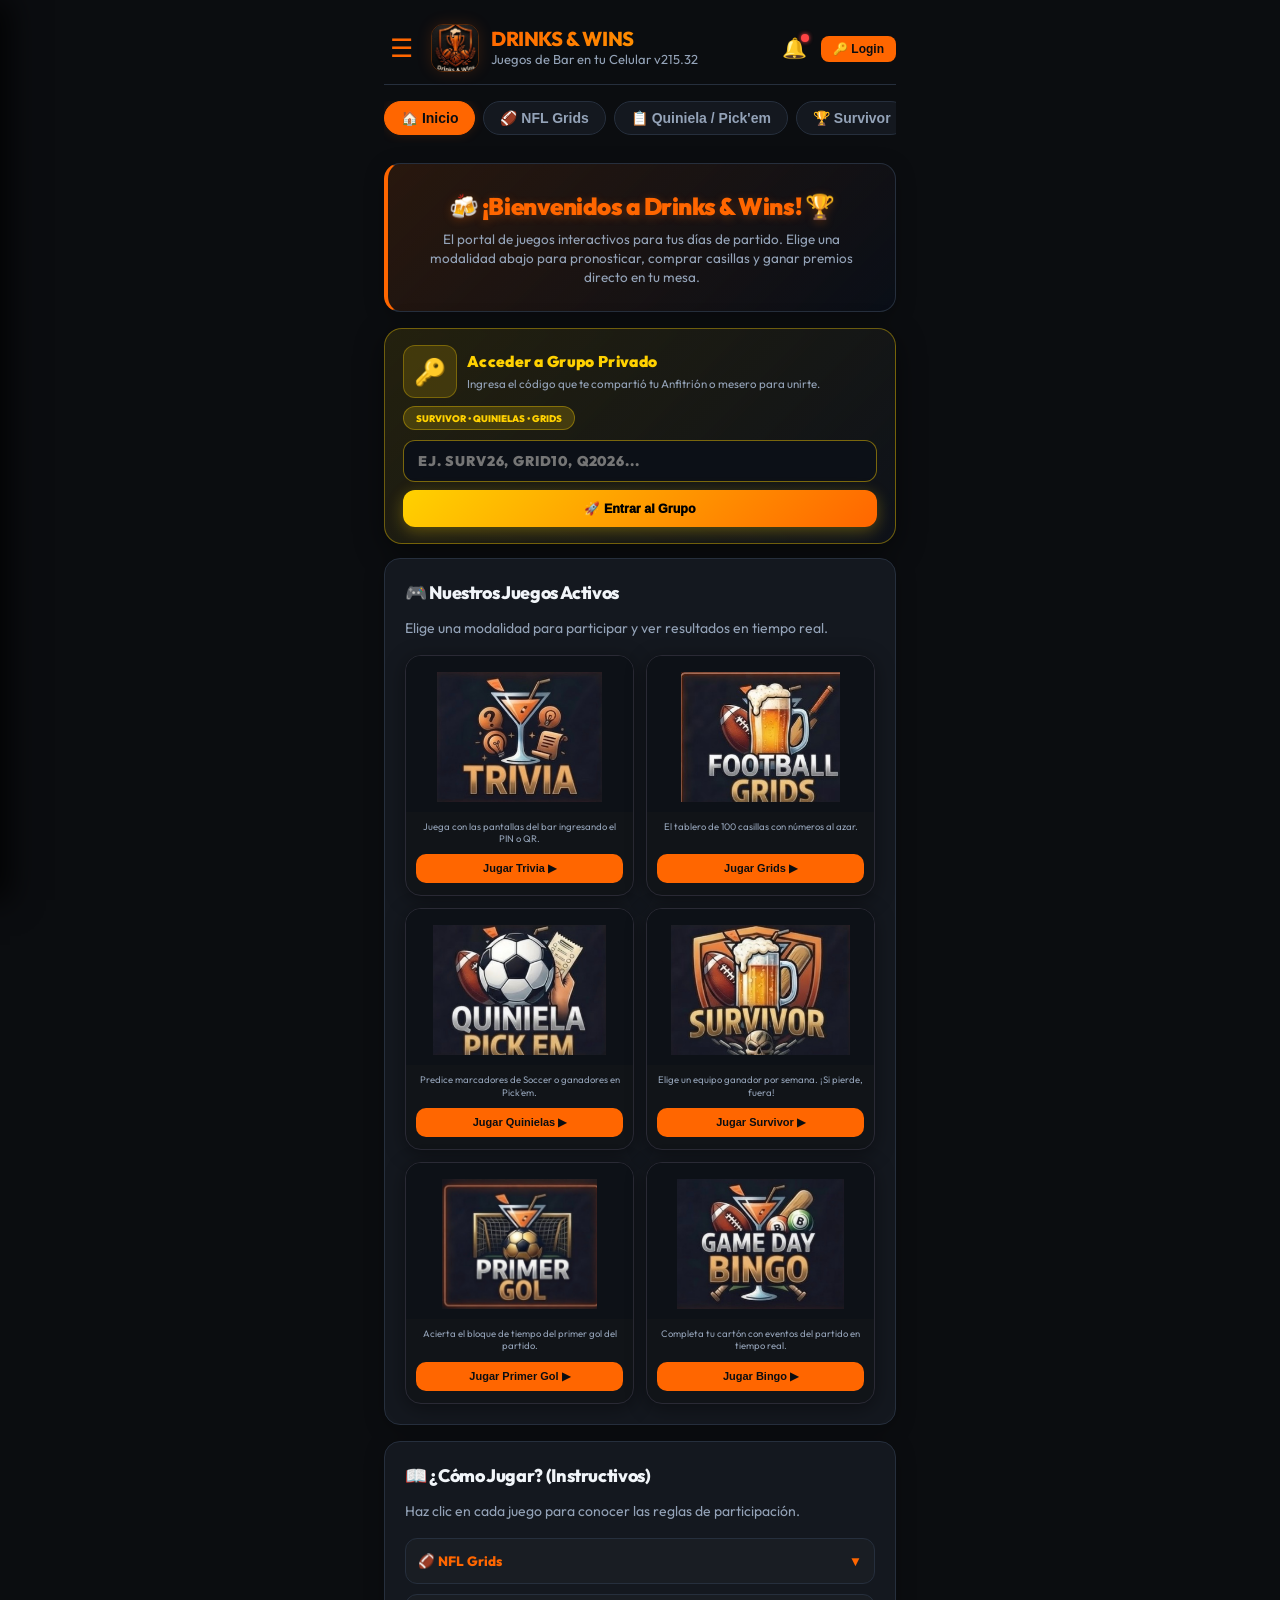
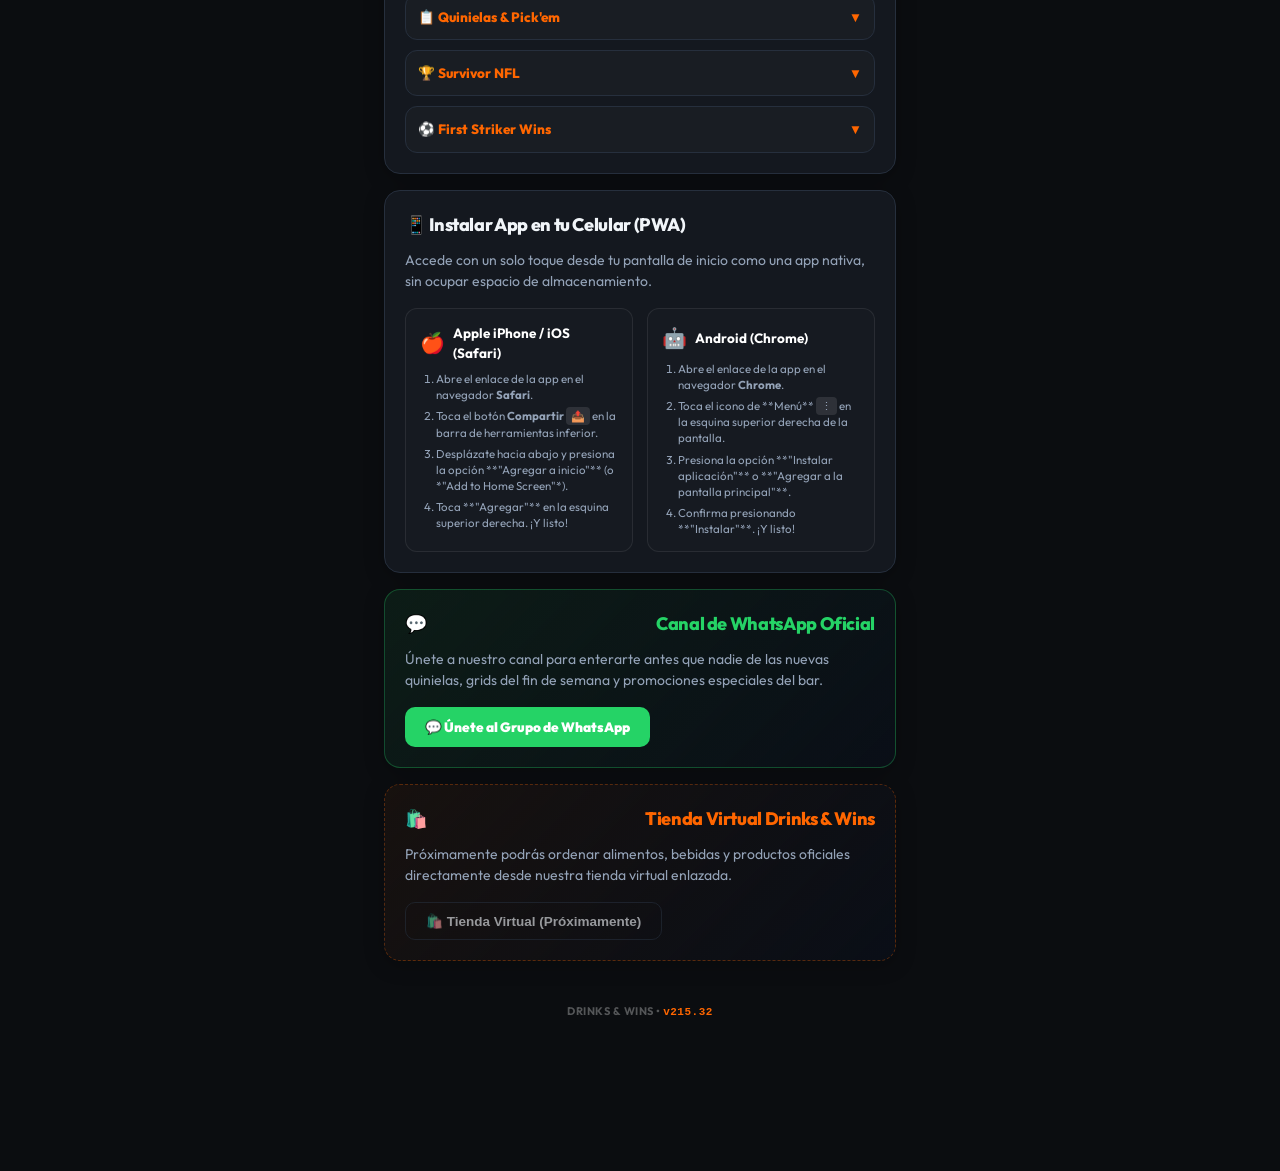
==== commit 8bdc5128: "fix(v215.32): unify cache-buster version across admin and player to force fresh load of fix commits" ====
--- a/index.html
+++ b/index.html
@@ -23,7 +23,7 @@
   <meta name="apple-mobile-web-app-title" content="Drinks&Wins" />
   <meta name="theme-color" content="#ff6600" />
   <title>Drinks & Wins — NFL Bar Games</title>
-  <link rel="stylesheet" href="css/styles.css?v=215.30"/>
+  <link rel="stylesheet" href="css/styles.css?v=215.32"/>
 </head>
 <body>
   <!-- Slide-out Sidebar Drawer Menu -->
@@ -112,7 +112,7 @@
           <img src="img/logo.jpg" alt="Drinks & Wins by Beto" class="app-brand-logo" />
           <div>
             <h1 class="header-title gradient-text" style="font-size: 20px;">Drinks & Wins</h1>
-            <p class="hint-text">Juegos de Bar en tu Celular  <span class="app-version-pill">v215.27</span></p>
+            <p class="hint-text">Juegos de Bar en tu Celular  <span class="app-version-pill">v215.32</span></p>
           </div>
         </div>
       </div>
@@ -397,7 +397,7 @@
 
       <!-- Tab Footer Version Indicator -->
       <footer class="tab-footer-version">
-        <span>DRINKS & WINS</span> • <span class="ver">v215.27</span>
+        <span>DRINKS & WINS</span> • <span class="ver">v215.32</span>
       </footer>
     </main>
 
@@ -476,7 +476,7 @@
 
       <!-- Tab Footer Version Indicator -->
       <footer class="tab-footer-version">
-        <span>DRINKS & WINS</span> • <span class="ver">v215.27</span>
+        <span>DRINKS & WINS</span> • <span class="ver">v215.32</span>
       </footer>
     </main>
 
@@ -625,7 +625,7 @@
 
       <!-- Tab Footer Version Indicator -->
       <footer class="tab-footer-version">
-        <span>DRINKS & WINS</span> • <span class="ver">v215.27</span>
+        <span>DRINKS & WINS</span> • <span class="ver">v215.32</span>
       </footer>
     </main>
 
@@ -638,7 +638,7 @@
       </section>
       <!-- Tab Footer Version Indicator -->
       <footer class="tab-footer-version">
-        <span>DRINKS & WINS</span> • <span class="ver">v215.27</span>
+        <span>DRINKS & WINS</span> • <span class="ver">v215.32</span>
       </footer>
     </main>
 
@@ -671,7 +671,7 @@
 
       <!-- Tab Footer Version Indicator -->
       <footer class="tab-footer-version">
-        <span>DRINKS & WINS</span> • <span class="ver">v215.27</span>
+        <span>DRINKS & WINS</span> • <span class="ver">v215.32</span>
       </footer>
     </main>
 
@@ -684,7 +684,7 @@
       </section>
       <!-- Tab Footer Version Indicator -->
       <footer class="tab-footer-version">
-        <span>DRINKS & WINS</span> • <span class="ver">v215.27</span>
+        <span>DRINKS & WINS</span> • <span class="ver">v215.32</span>
       </footer>
     </main>
 
@@ -721,7 +721,7 @@
 
       <!-- Tab Footer Version Indicator -->
       <footer class="tab-footer-version">
-        <span>DRINKS & WINS</span> • <span class="ver">v215.27</span>
+        <span>DRINKS & WINS</span> • <span class="ver">v215.32</span>
       </footer>
     </main>
   </div>
@@ -734,16 +734,16 @@
   <script src="https://www.gstatic.com/firebasejs/8.10.1/firebase-firestore.js" crossorigin="anonymous"></script>
 
   <!-- Configuration and Logic -->
-  <script src="js/firebase-config.js?v=215.30"></script>
-  <script src="js/auth.js?v=215.30"></script>
-  <script src="js/team-logos.js?v=215.30"></script>
-  <script src="js/grids.js?v=215.30"></script>
-  <script src="js/quiniela-player.js?v=215.30"></script>
-  <script src="js/survivor.js?v=215.30"></script>
-  <script src="js/firstgoal.js?v=215.30"></script>
-  <script src="js/bingo-player.js?v=215.30"></script>
-  <script src="js/trivia-player.js?v=215.30"></script>
-  <script src="js/promotional-cards.js?v=215.30"></script>
+  <script src="js/firebase-config.js?v=215.32"></script>
+  <script src="js/auth.js?v=215.32"></script>
+  <script src="js/team-logos.js?v=215.32"></script>
+  <script src="js/grids.js?v=215.32"></script>
+  <script src="js/quiniela-player.js?v=215.32"></script>
+  <script src="js/survivor.js?v=215.32"></script>
+  <script src="js/firstgoal.js?v=215.32"></script>
+  <script src="js/bingo-player.js?v=215.32"></script>
+  <script src="js/trivia-player.js?v=215.32"></script>
+  <script src="js/promotional-cards.js?v=215.32"></script>
 
   <!-- Tab Switching Handler -->
   <script>
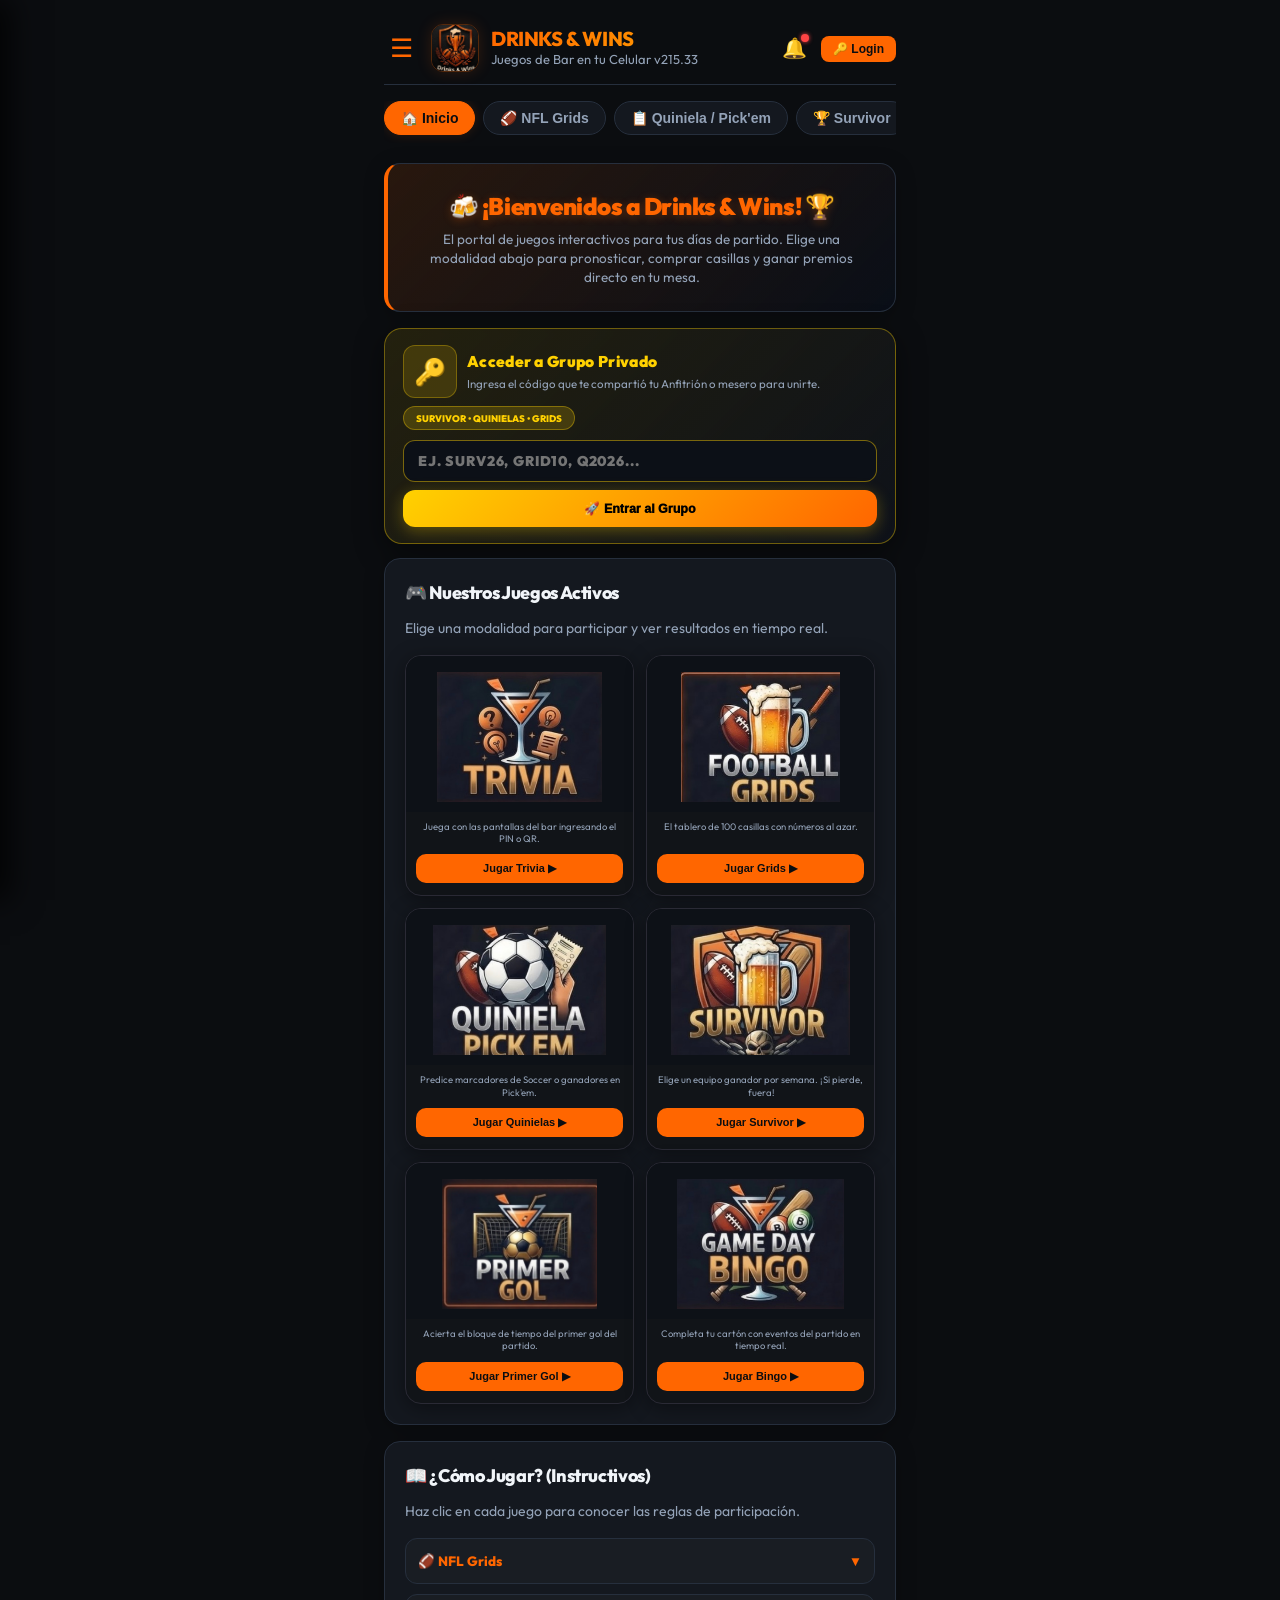
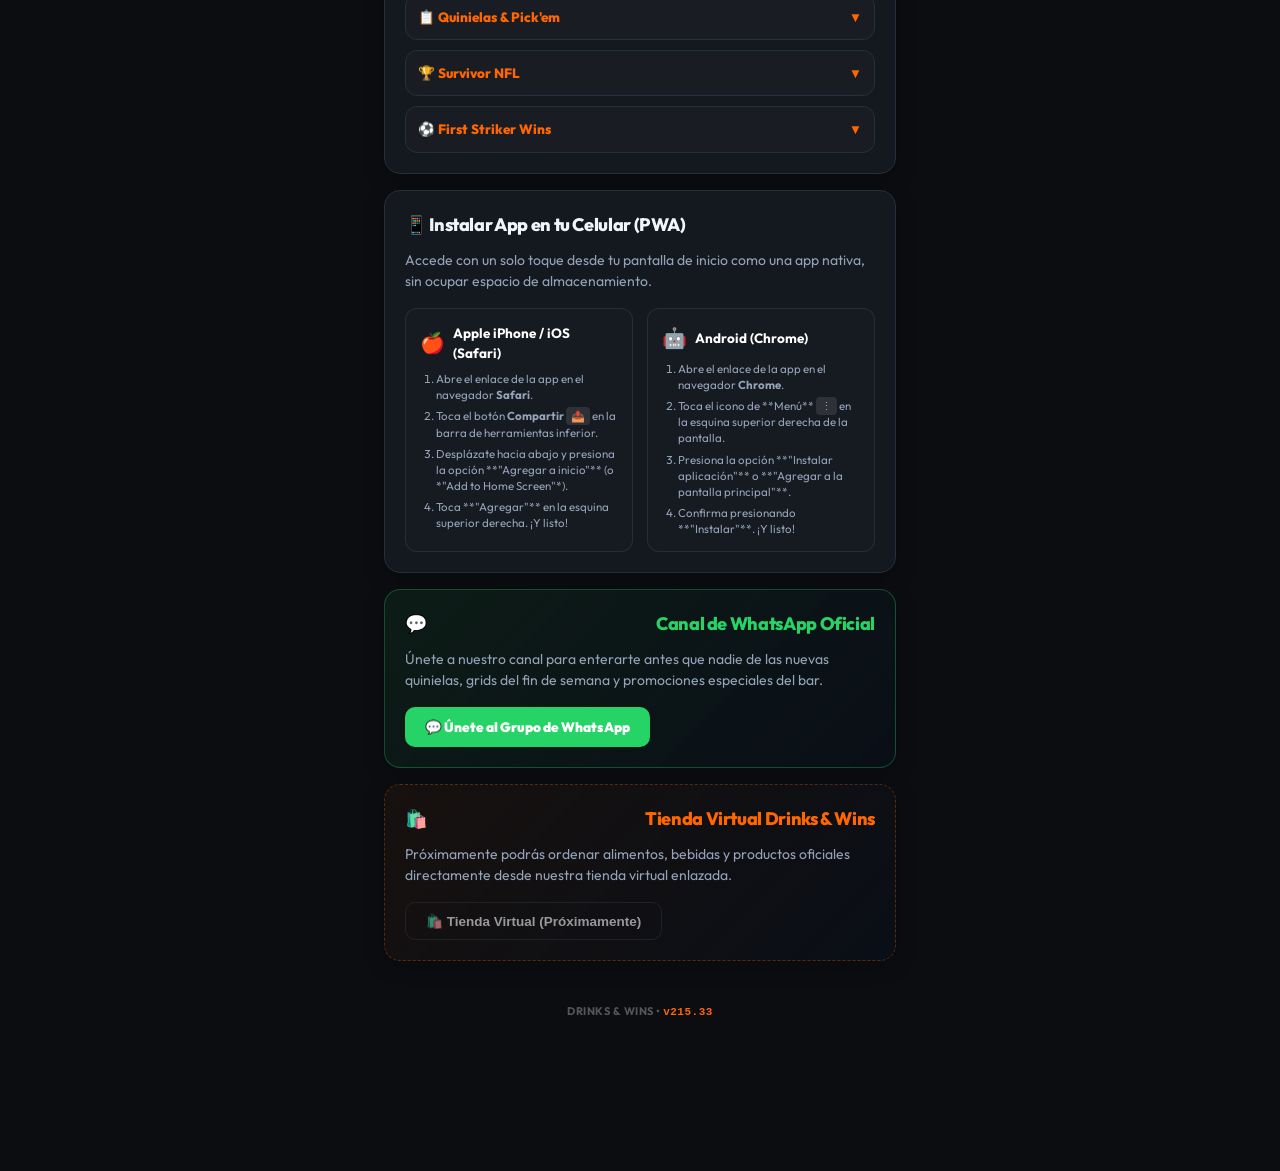
==== commit 406fb145: "fix(admin): realtime onSnapshot loaders, export loaders to window, dynamic store sync, bump to v215." ====
--- a/index.html
+++ b/index.html
@@ -23,7 +23,7 @@
   <meta name="apple-mobile-web-app-title" content="Drinks&Wins" />
   <meta name="theme-color" content="#ff6600" />
   <title>Drinks & Wins — NFL Bar Games</title>
-  <link rel="stylesheet" href="css/styles.css?v=215.32"/>
+  <link rel="stylesheet" href="css/styles.css?v=215.33"/>
 </head>
 <body>
   <!-- Slide-out Sidebar Drawer Menu -->
@@ -112,7 +112,7 @@
           <img src="img/logo.jpg" alt="Drinks & Wins by Beto" class="app-brand-logo" />
           <div>
             <h1 class="header-title gradient-text" style="font-size: 20px;">Drinks & Wins</h1>
-            <p class="hint-text">Juegos de Bar en tu Celular  <span class="app-version-pill">v215.32</span></p>
+            <p class="hint-text">Juegos de Bar en tu Celular  <span class="app-version-pill">v215.33</span></p>
           </div>
         </div>
       </div>
@@ -397,7 +397,7 @@
 
       <!-- Tab Footer Version Indicator -->
       <footer class="tab-footer-version">
-        <span>DRINKS & WINS</span> • <span class="ver">v215.32</span>
+        <span>DRINKS & WINS</span> • <span class="ver">v215.33</span>
       </footer>
     </main>
 
@@ -476,7 +476,7 @@
 
       <!-- Tab Footer Version Indicator -->
       <footer class="tab-footer-version">
-        <span>DRINKS & WINS</span> • <span class="ver">v215.32</span>
+        <span>DRINKS & WINS</span> • <span class="ver">v215.33</span>
       </footer>
     </main>
 
@@ -625,7 +625,7 @@
 
       <!-- Tab Footer Version Indicator -->
       <footer class="tab-footer-version">
-        <span>DRINKS & WINS</span> • <span class="ver">v215.32</span>
+        <span>DRINKS & WINS</span> • <span class="ver">v215.33</span>
       </footer>
     </main>
 
@@ -638,7 +638,7 @@
       </section>
       <!-- Tab Footer Version Indicator -->
       <footer class="tab-footer-version">
-        <span>DRINKS & WINS</span> • <span class="ver">v215.32</span>
+        <span>DRINKS & WINS</span> • <span class="ver">v215.33</span>
       </footer>
     </main>
 
@@ -671,7 +671,7 @@
 
       <!-- Tab Footer Version Indicator -->
       <footer class="tab-footer-version">
-        <span>DRINKS & WINS</span> • <span class="ver">v215.32</span>
+        <span>DRINKS & WINS</span> • <span class="ver">v215.33</span>
       </footer>
     </main>
 
@@ -684,7 +684,7 @@
       </section>
       <!-- Tab Footer Version Indicator -->
       <footer class="tab-footer-version">
-        <span>DRINKS & WINS</span> • <span class="ver">v215.32</span>
+        <span>DRINKS & WINS</span> • <span class="ver">v215.33</span>
       </footer>
     </main>
 
@@ -721,7 +721,7 @@
 
       <!-- Tab Footer Version Indicator -->
       <footer class="tab-footer-version">
-        <span>DRINKS & WINS</span> • <span class="ver">v215.32</span>
+        <span>DRINKS & WINS</span> • <span class="ver">v215.33</span>
       </footer>
     </main>
   </div>
@@ -734,16 +734,16 @@
   <script src="https://www.gstatic.com/firebasejs/8.10.1/firebase-firestore.js" crossorigin="anonymous"></script>
 
   <!-- Configuration and Logic -->
-  <script src="js/firebase-config.js?v=215.32"></script>
-  <script src="js/auth.js?v=215.32"></script>
-  <script src="js/team-logos.js?v=215.32"></script>
-  <script src="js/grids.js?v=215.32"></script>
-  <script src="js/quiniela-player.js?v=215.32"></script>
-  <script src="js/survivor.js?v=215.32"></script>
-  <script src="js/firstgoal.js?v=215.32"></script>
-  <script src="js/bingo-player.js?v=215.32"></script>
-  <script src="js/trivia-player.js?v=215.32"></script>
-  <script src="js/promotional-cards.js?v=215.32"></script>
+  <script src="js/firebase-config.js?v=215.33"></script>
+  <script src="js/auth.js?v=215.33"></script>
+  <script src="js/team-logos.js?v=215.33"></script>
+  <script src="js/grids.js?v=215.33"></script>
+  <script src="js/quiniela-player.js?v=215.33"></script>
+  <script src="js/survivor.js?v=215.33"></script>
+  <script src="js/firstgoal.js?v=215.33"></script>
+  <script src="js/bingo-player.js?v=215.33"></script>
+  <script src="js/trivia-player.js?v=215.33"></script>
+  <script src="js/promotional-cards.js?v=215.33"></script>
 
   <!-- Tab Switching Handler -->
   <script>
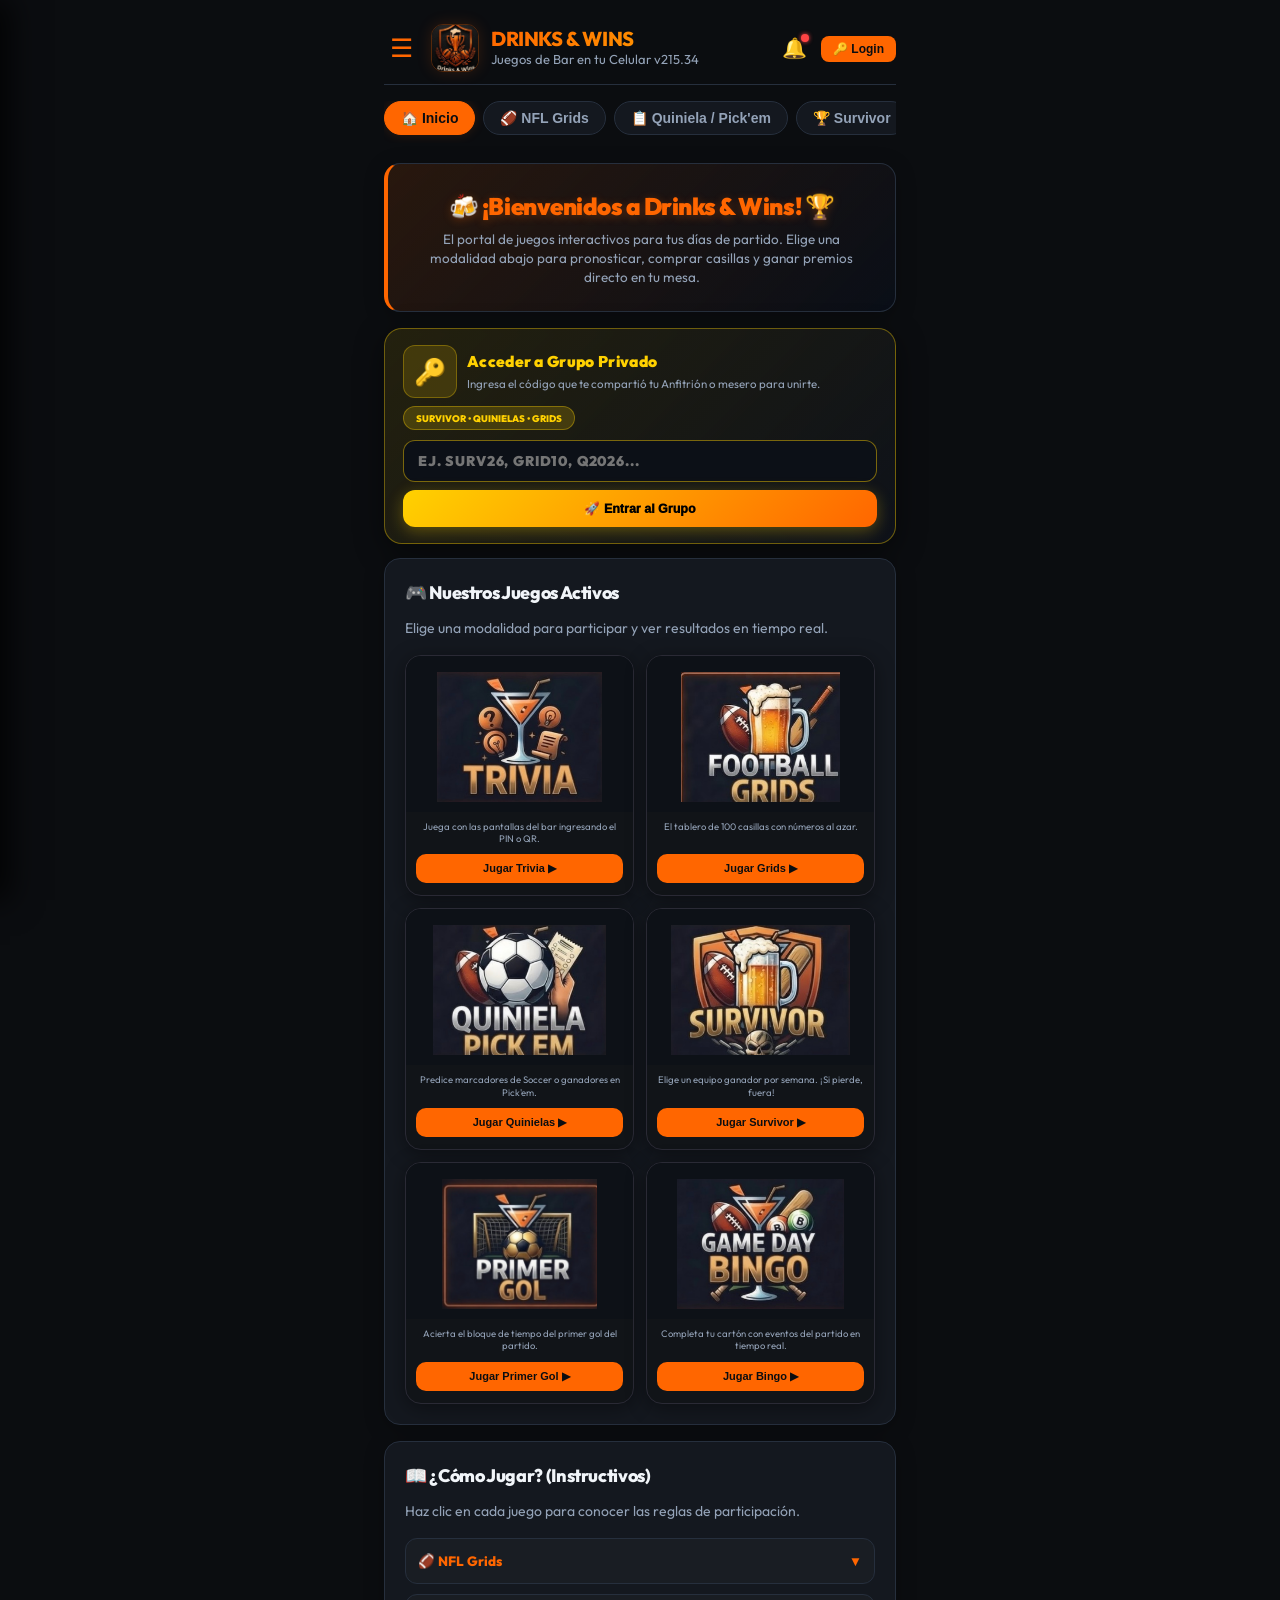
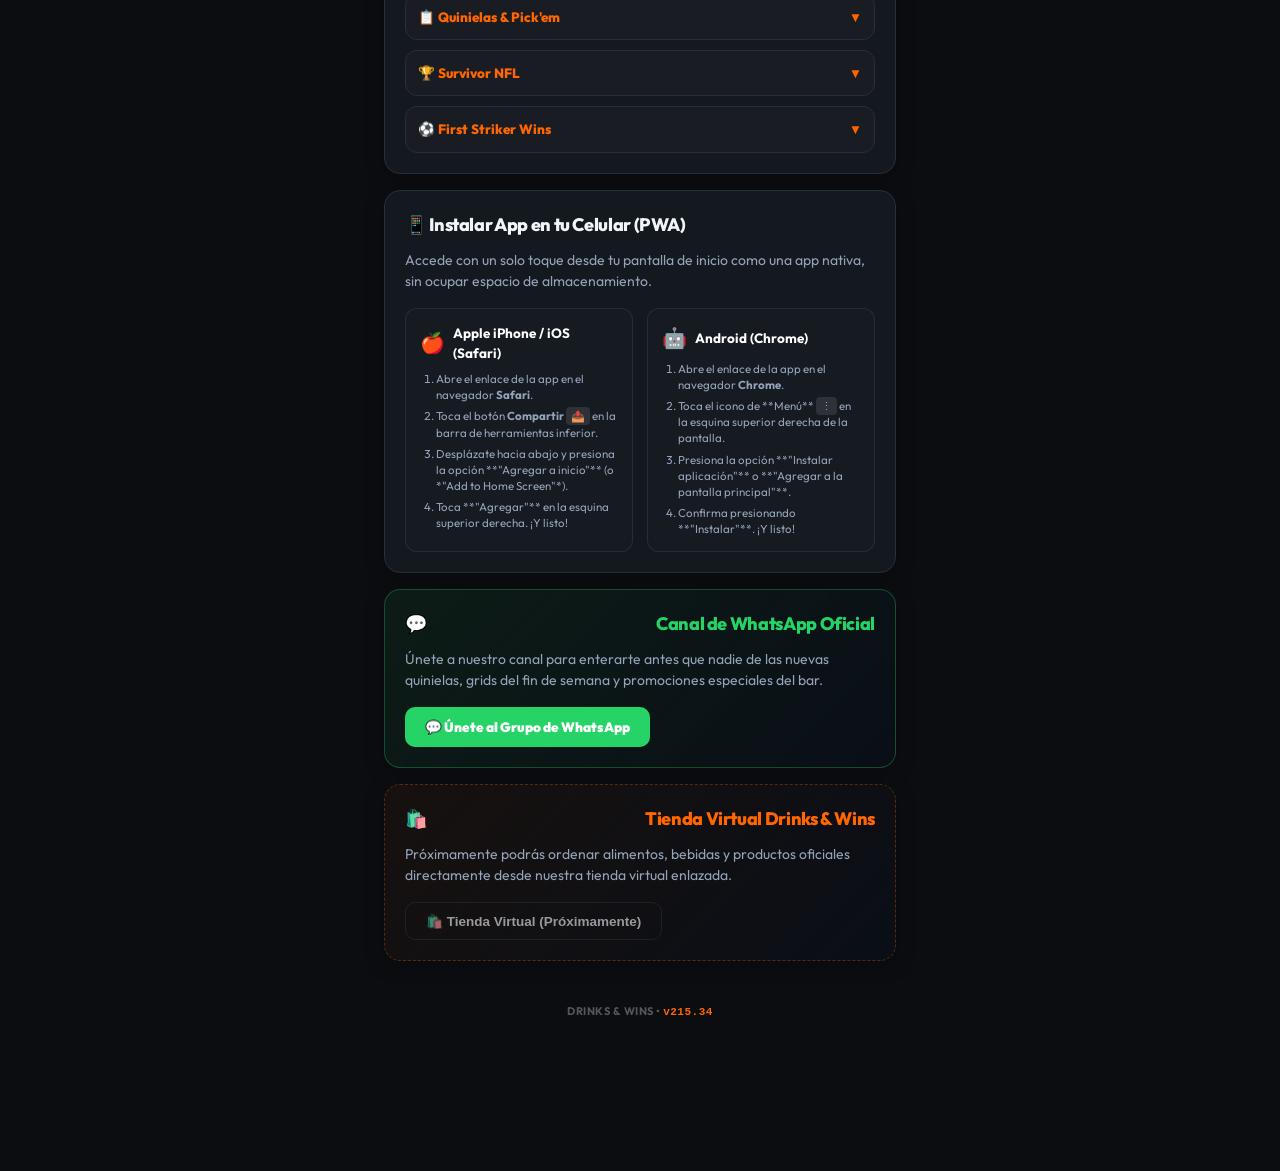
==== commit 6f82080c: "fix(admin): direct server get + realtime listener, dedicated reload buttons, clean cache button, v21" ====
--- a/index.html
+++ b/index.html
@@ -23,7 +23,7 @@
   <meta name="apple-mobile-web-app-title" content="Drinks&Wins" />
   <meta name="theme-color" content="#ff6600" />
   <title>Drinks & Wins — NFL Bar Games</title>
-  <link rel="stylesheet" href="css/styles.css?v=215.33"/>
+  <link rel="stylesheet" href="css/styles.css?v=215.34"/>
 </head>
 <body>
   <!-- Slide-out Sidebar Drawer Menu -->
@@ -112,7 +112,7 @@
           <img src="img/logo.jpg" alt="Drinks & Wins by Beto" class="app-brand-logo" />
           <div>
             <h1 class="header-title gradient-text" style="font-size: 20px;">Drinks & Wins</h1>
-            <p class="hint-text">Juegos de Bar en tu Celular  <span class="app-version-pill">v215.33</span></p>
+            <p class="hint-text">Juegos de Bar en tu Celular  <span class="app-version-pill">v215.34</span></p>
           </div>
         </div>
       </div>
@@ -397,7 +397,7 @@
 
       <!-- Tab Footer Version Indicator -->
       <footer class="tab-footer-version">
-        <span>DRINKS & WINS</span> • <span class="ver">v215.33</span>
+        <span>DRINKS & WINS</span> • <span class="ver">v215.34</span>
       </footer>
     </main>
 
@@ -476,7 +476,7 @@
 
       <!-- Tab Footer Version Indicator -->
       <footer class="tab-footer-version">
-        <span>DRINKS & WINS</span> • <span class="ver">v215.33</span>
+        <span>DRINKS & WINS</span> • <span class="ver">v215.34</span>
       </footer>
     </main>
 
@@ -625,7 +625,7 @@
 
       <!-- Tab Footer Version Indicator -->
       <footer class="tab-footer-version">
-        <span>DRINKS & WINS</span> • <span class="ver">v215.33</span>
+        <span>DRINKS & WINS</span> • <span class="ver">v215.34</span>
       </footer>
     </main>
 
@@ -638,7 +638,7 @@
       </section>
       <!-- Tab Footer Version Indicator -->
       <footer class="tab-footer-version">
-        <span>DRINKS & WINS</span> • <span class="ver">v215.33</span>
+        <span>DRINKS & WINS</span> • <span class="ver">v215.34</span>
       </footer>
     </main>
 
@@ -671,7 +671,7 @@
 
       <!-- Tab Footer Version Indicator -->
       <footer class="tab-footer-version">
-        <span>DRINKS & WINS</span> • <span class="ver">v215.33</span>
+        <span>DRINKS & WINS</span> • <span class="ver">v215.34</span>
       </footer>
     </main>
 
@@ -684,7 +684,7 @@
       </section>
       <!-- Tab Footer Version Indicator -->
       <footer class="tab-footer-version">
-        <span>DRINKS & WINS</span> • <span class="ver">v215.33</span>
+        <span>DRINKS & WINS</span> • <span class="ver">v215.34</span>
       </footer>
     </main>
 
@@ -721,7 +721,7 @@
 
       <!-- Tab Footer Version Indicator -->
       <footer class="tab-footer-version">
-        <span>DRINKS & WINS</span> • <span class="ver">v215.33</span>
+        <span>DRINKS & WINS</span> • <span class="ver">v215.34</span>
       </footer>
     </main>
   </div>
@@ -734,16 +734,16 @@
   <script src="https://www.gstatic.com/firebasejs/8.10.1/firebase-firestore.js" crossorigin="anonymous"></script>
 
   <!-- Configuration and Logic -->
-  <script src="js/firebase-config.js?v=215.33"></script>
-  <script src="js/auth.js?v=215.33"></script>
-  <script src="js/team-logos.js?v=215.33"></script>
-  <script src="js/grids.js?v=215.33"></script>
-  <script src="js/quiniela-player.js?v=215.33"></script>
-  <script src="js/survivor.js?v=215.33"></script>
-  <script src="js/firstgoal.js?v=215.33"></script>
-  <script src="js/bingo-player.js?v=215.33"></script>
-  <script src="js/trivia-player.js?v=215.33"></script>
-  <script src="js/promotional-cards.js?v=215.33"></script>
+  <script src="js/firebase-config.js?v=215.34"></script>
+  <script src="js/auth.js?v=215.34"></script>
+  <script src="js/team-logos.js?v=215.34"></script>
+  <script src="js/grids.js?v=215.34"></script>
+  <script src="js/quiniela-player.js?v=215.34"></script>
+  <script src="js/survivor.js?v=215.34"></script>
+  <script src="js/firstgoal.js?v=215.34"></script>
+  <script src="js/bingo-player.js?v=215.34"></script>
+  <script src="js/trivia-player.js?v=215.34"></script>
+  <script src="js/promotional-cards.js?v=215.34"></script>
 
   <!-- Tab Switching Handler -->
   <script>
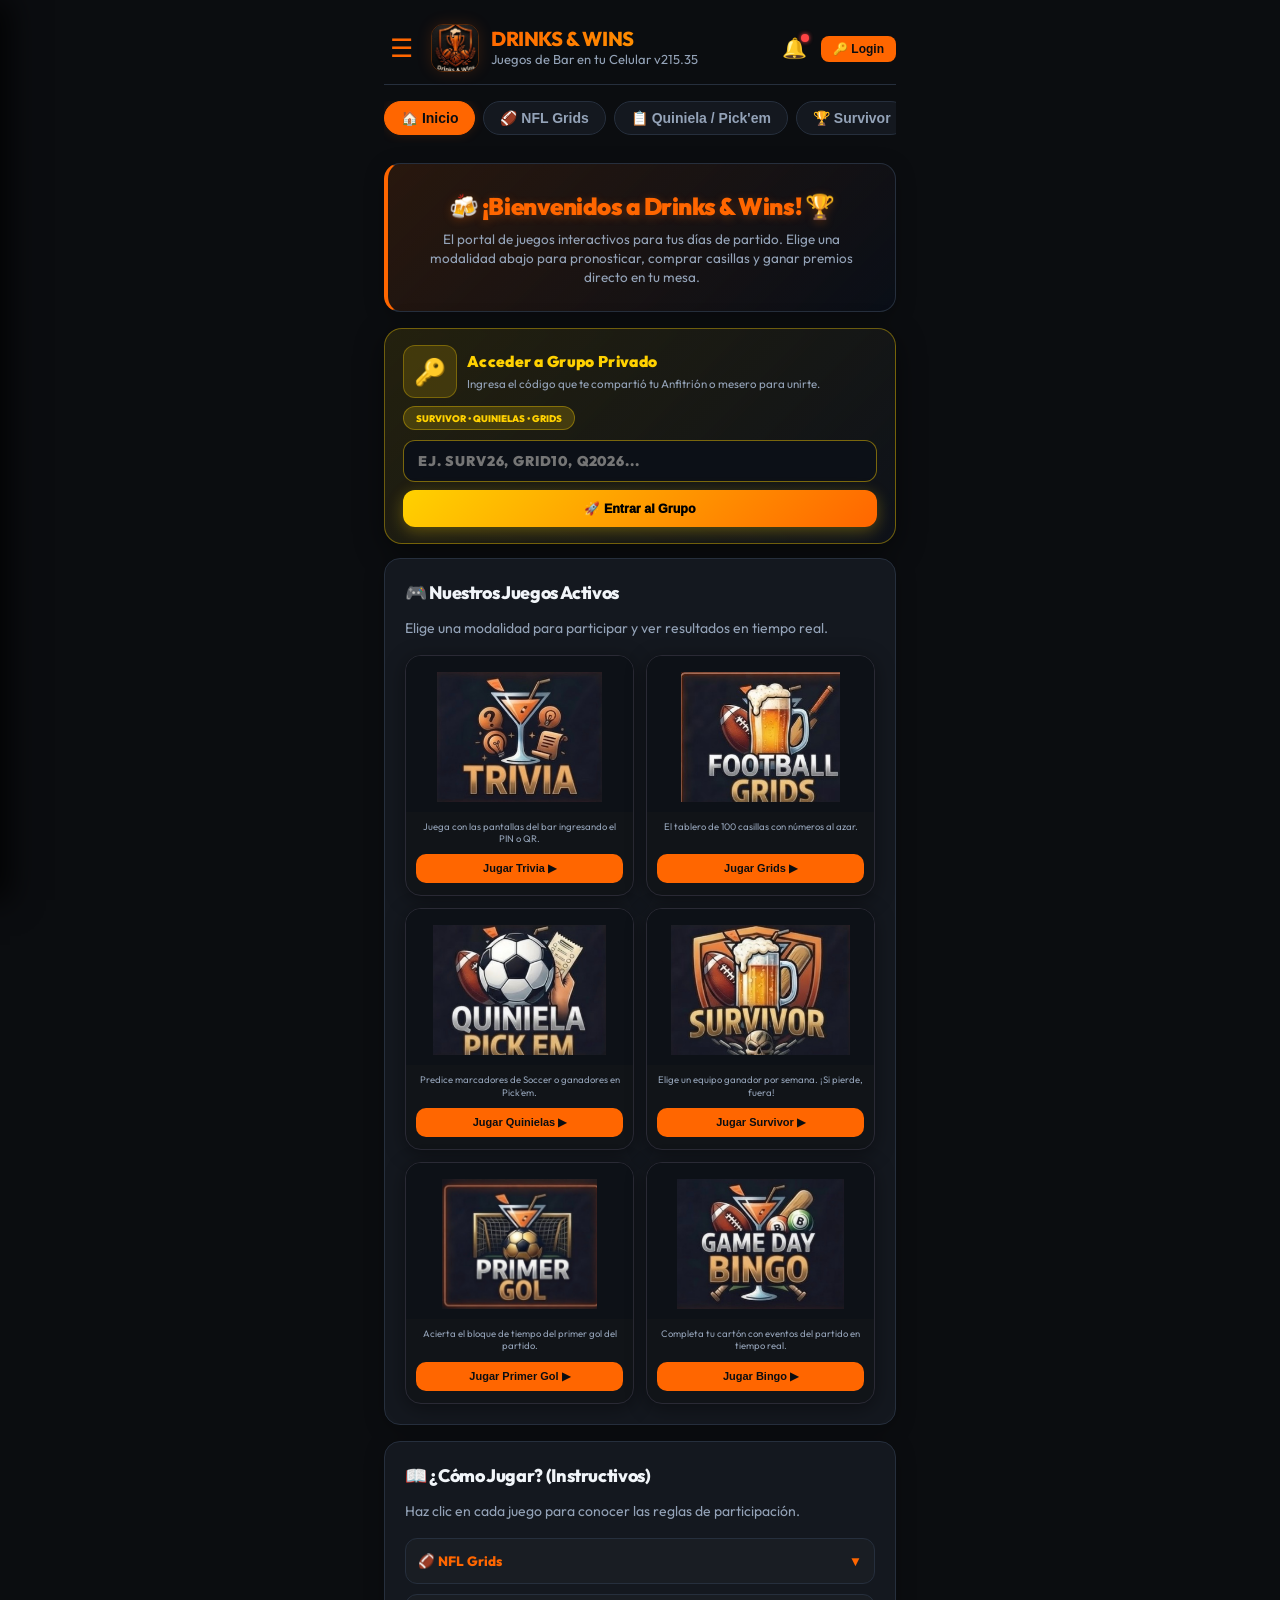
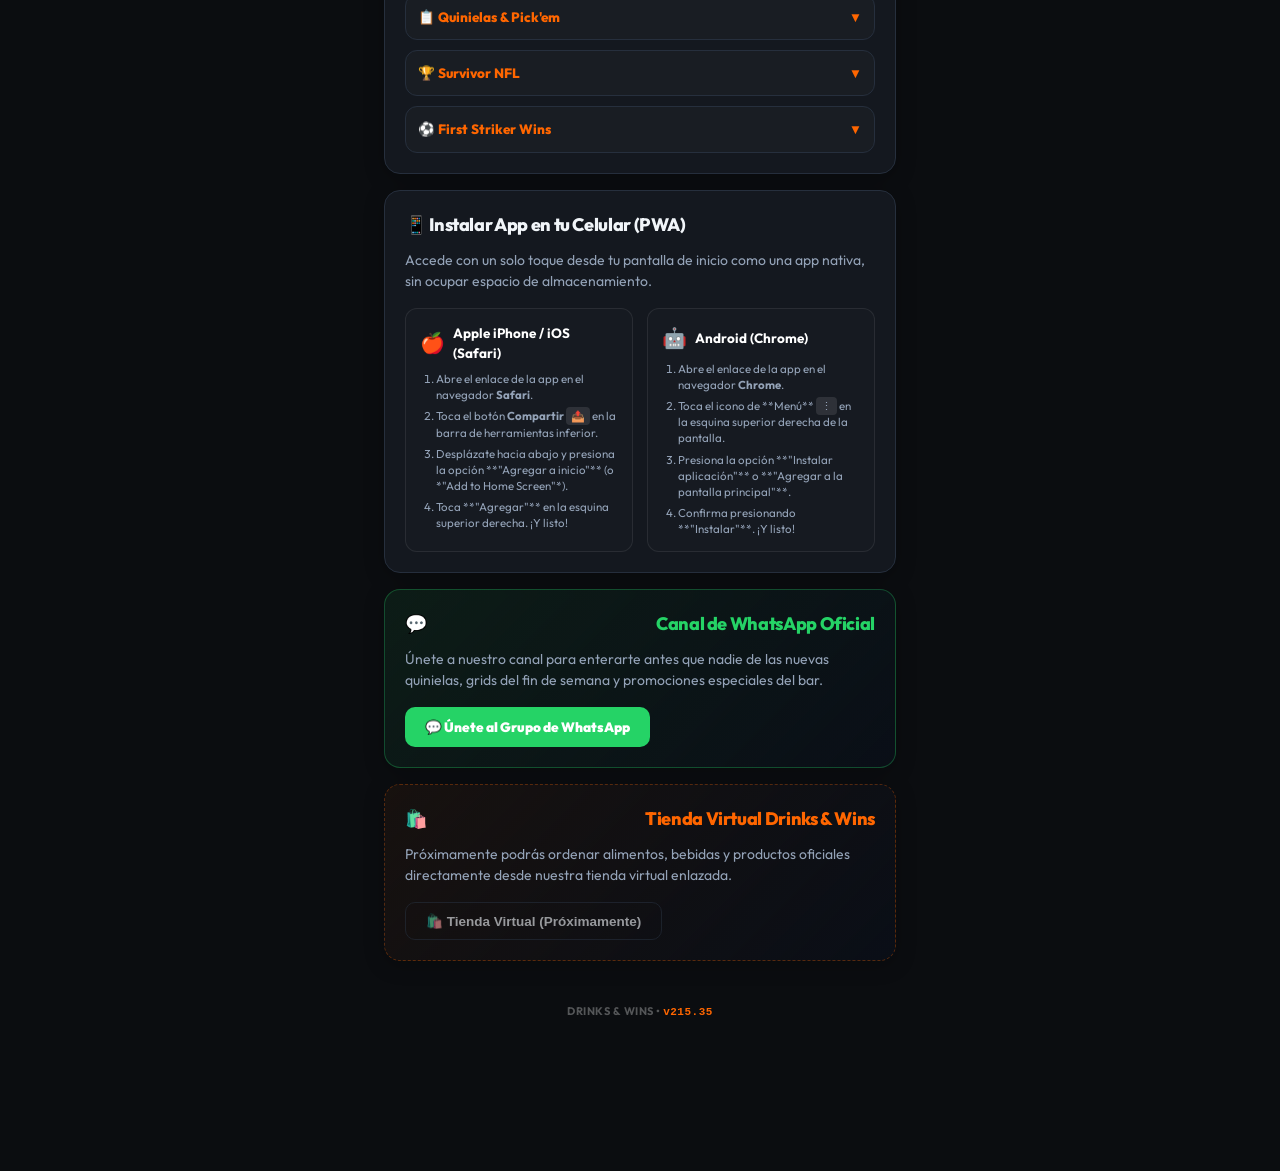
==== commit 5e8d0ad7: "fix(CRITICAL): restore standard clean Firebase config (remove longPolling/persistence hang on iOS) +" ====
--- a/index.html
+++ b/index.html
@@ -23,7 +23,7 @@
   <meta name="apple-mobile-web-app-title" content="Drinks&Wins" />
   <meta name="theme-color" content="#ff6600" />
   <title>Drinks & Wins — NFL Bar Games</title>
-  <link rel="stylesheet" href="css/styles.css?v=215.34"/>
+  <link rel="stylesheet" href="css/styles.css?v=215.35"/>
 </head>
 <body>
   <!-- Slide-out Sidebar Drawer Menu -->
@@ -112,7 +112,7 @@
           <img src="img/logo.jpg" alt="Drinks & Wins by Beto" class="app-brand-logo" />
           <div>
             <h1 class="header-title gradient-text" style="font-size: 20px;">Drinks & Wins</h1>
-            <p class="hint-text">Juegos de Bar en tu Celular  <span class="app-version-pill">v215.34</span></p>
+            <p class="hint-text">Juegos de Bar en tu Celular  <span class="app-version-pill">v215.35</span></p>
           </div>
         </div>
       </div>
@@ -397,7 +397,7 @@
 
       <!-- Tab Footer Version Indicator -->
       <footer class="tab-footer-version">
-        <span>DRINKS & WINS</span> • <span class="ver">v215.34</span>
+        <span>DRINKS & WINS</span> • <span class="ver">v215.35</span>
       </footer>
     </main>
 
@@ -476,7 +476,7 @@
 
       <!-- Tab Footer Version Indicator -->
       <footer class="tab-footer-version">
-        <span>DRINKS & WINS</span> • <span class="ver">v215.34</span>
+        <span>DRINKS & WINS</span> • <span class="ver">v215.35</span>
       </footer>
     </main>
 
@@ -625,7 +625,7 @@
 
       <!-- Tab Footer Version Indicator -->
       <footer class="tab-footer-version">
-        <span>DRINKS & WINS</span> • <span class="ver">v215.34</span>
+        <span>DRINKS & WINS</span> • <span class="ver">v215.35</span>
       </footer>
     </main>
 
@@ -638,7 +638,7 @@
       </section>
       <!-- Tab Footer Version Indicator -->
       <footer class="tab-footer-version">
-        <span>DRINKS & WINS</span> • <span class="ver">v215.34</span>
+        <span>DRINKS & WINS</span> • <span class="ver">v215.35</span>
       </footer>
     </main>
 
@@ -671,7 +671,7 @@
 
       <!-- Tab Footer Version Indicator -->
       <footer class="tab-footer-version">
-        <span>DRINKS & WINS</span> • <span class="ver">v215.34</span>
+        <span>DRINKS & WINS</span> • <span class="ver">v215.35</span>
       </footer>
     </main>
 
@@ -684,7 +684,7 @@
       </section>
       <!-- Tab Footer Version Indicator -->
       <footer class="tab-footer-version">
-        <span>DRINKS & WINS</span> • <span class="ver">v215.34</span>
+        <span>DRINKS & WINS</span> • <span class="ver">v215.35</span>
       </footer>
     </main>
 
@@ -721,7 +721,7 @@
 
       <!-- Tab Footer Version Indicator -->
       <footer class="tab-footer-version">
-        <span>DRINKS & WINS</span> • <span class="ver">v215.34</span>
+        <span>DRINKS & WINS</span> • <span class="ver">v215.35</span>
       </footer>
     </main>
   </div>
@@ -734,16 +734,16 @@
   <script src="https://www.gstatic.com/firebasejs/8.10.1/firebase-firestore.js" crossorigin="anonymous"></script>
 
   <!-- Configuration and Logic -->
-  <script src="js/firebase-config.js?v=215.34"></script>
-  <script src="js/auth.js?v=215.34"></script>
-  <script src="js/team-logos.js?v=215.34"></script>
-  <script src="js/grids.js?v=215.34"></script>
-  <script src="js/quiniela-player.js?v=215.34"></script>
-  <script src="js/survivor.js?v=215.34"></script>
-  <script src="js/firstgoal.js?v=215.34"></script>
-  <script src="js/bingo-player.js?v=215.34"></script>
-  <script src="js/trivia-player.js?v=215.34"></script>
-  <script src="js/promotional-cards.js?v=215.34"></script>
+  <script src="js/firebase-config.js?v=215.35"></script>
+  <script src="js/auth.js?v=215.35"></script>
+  <script src="js/team-logos.js?v=215.35"></script>
+  <script src="js/grids.js?v=215.35"></script>
+  <script src="js/quiniela-player.js?v=215.35"></script>
+  <script src="js/survivor.js?v=215.35"></script>
+  <script src="js/firstgoal.js?v=215.35"></script>
+  <script src="js/bingo-player.js?v=215.35"></script>
+  <script src="js/trivia-player.js?v=215.35"></script>
+  <script src="js/promotional-cards.js?v=215.35"></script>
 
   <!-- Tab Switching Handler -->
   <script>
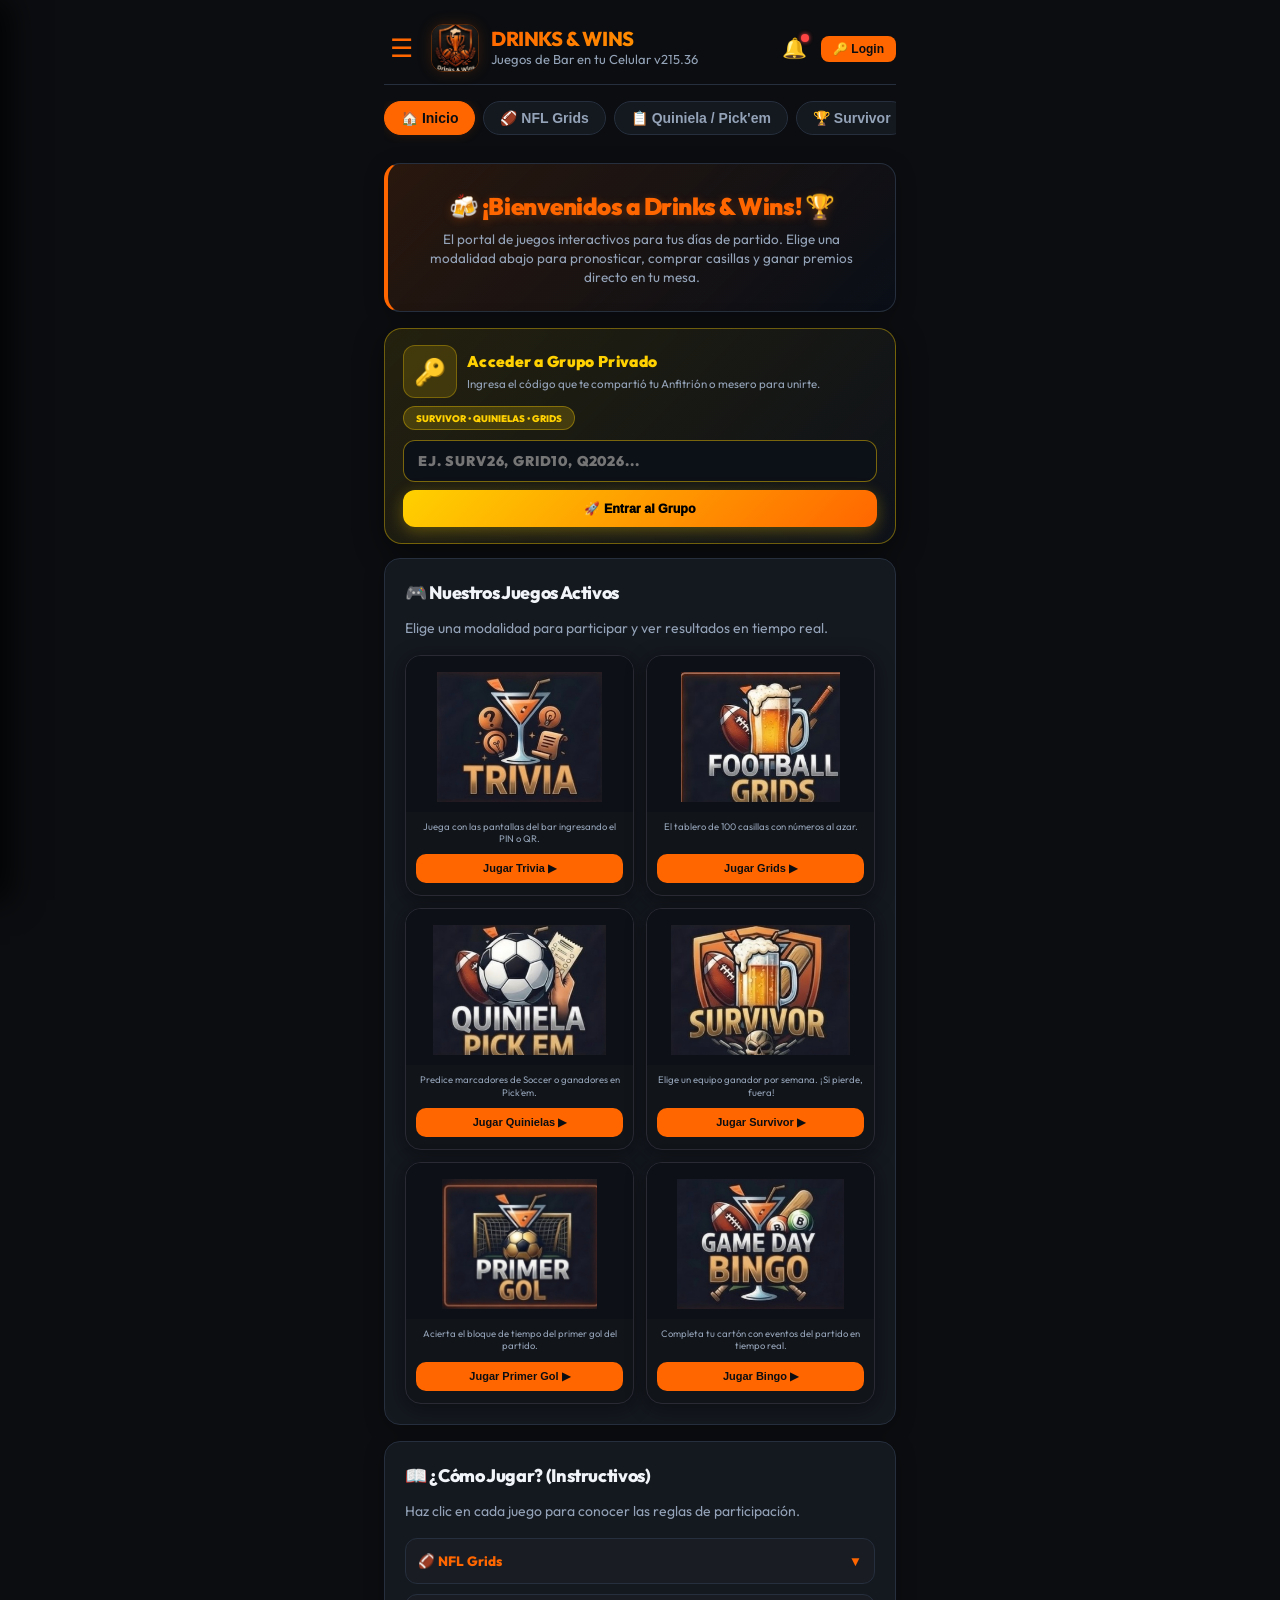
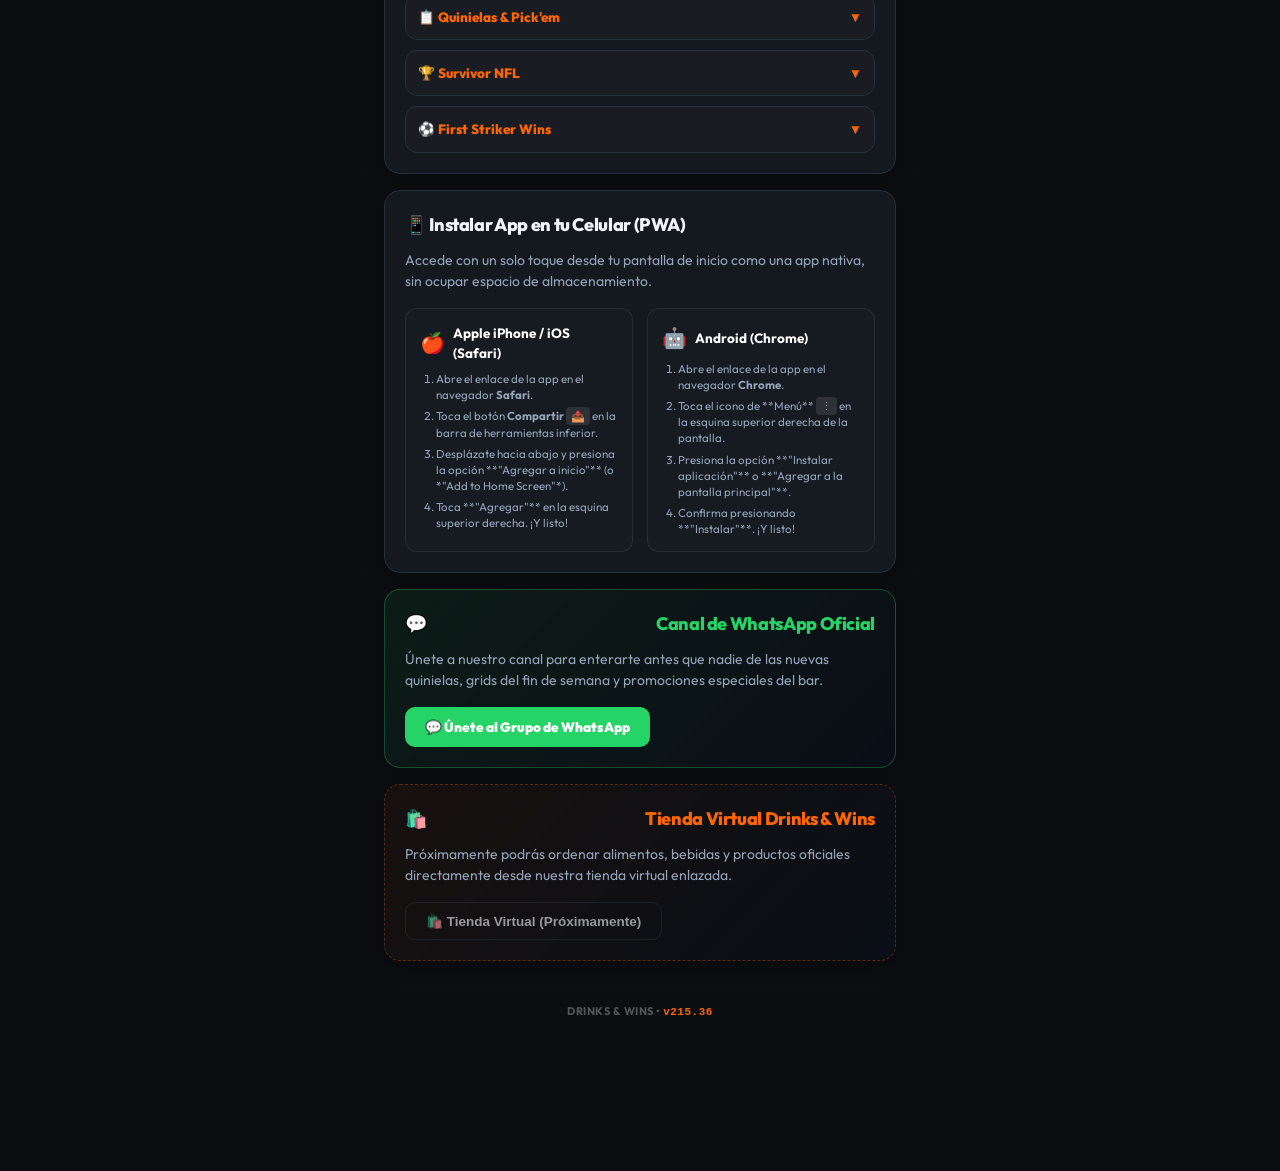
==== commit 32dd055c: "fix(survivor): guard unplayed weeks, auto-repair Week 4 premature penalties, restore player lives (v" ====
--- a/index.html
+++ b/index.html
@@ -23,7 +23,7 @@
   <meta name="apple-mobile-web-app-title" content="Drinks&Wins" />
   <meta name="theme-color" content="#ff6600" />
   <title>Drinks & Wins — NFL Bar Games</title>
-  <link rel="stylesheet" href="css/styles.css?v=215.35"/>
+  <link rel="stylesheet" href="css/styles.css?v=215.36"/>
 </head>
 <body>
   <!-- Slide-out Sidebar Drawer Menu -->
@@ -112,7 +112,7 @@
           <img src="img/logo.jpg" alt="Drinks & Wins by Beto" class="app-brand-logo" />
           <div>
             <h1 class="header-title gradient-text" style="font-size: 20px;">Drinks & Wins</h1>
-            <p class="hint-text">Juegos de Bar en tu Celular  <span class="app-version-pill">v215.35</span></p>
+            <p class="hint-text">Juegos de Bar en tu Celular  <span class="app-version-pill">v215.36</span></p>
           </div>
         </div>
       </div>
@@ -397,7 +397,7 @@
 
       <!-- Tab Footer Version Indicator -->
       <footer class="tab-footer-version">
-        <span>DRINKS & WINS</span> • <span class="ver">v215.35</span>
+        <span>DRINKS & WINS</span> • <span class="ver">v215.36</span>
       </footer>
     </main>
 
@@ -476,7 +476,7 @@
 
       <!-- Tab Footer Version Indicator -->
       <footer class="tab-footer-version">
-        <span>DRINKS & WINS</span> • <span class="ver">v215.35</span>
+        <span>DRINKS & WINS</span> • <span class="ver">v215.36</span>
       </footer>
     </main>
 
@@ -625,7 +625,7 @@
 
       <!-- Tab Footer Version Indicator -->
       <footer class="tab-footer-version">
-        <span>DRINKS & WINS</span> • <span class="ver">v215.35</span>
+        <span>DRINKS & WINS</span> • <span class="ver">v215.36</span>
       </footer>
     </main>
 
@@ -638,7 +638,7 @@
       </section>
       <!-- Tab Footer Version Indicator -->
       <footer class="tab-footer-version">
-        <span>DRINKS & WINS</span> • <span class="ver">v215.35</span>
+        <span>DRINKS & WINS</span> • <span class="ver">v215.36</span>
       </footer>
     </main>
 
@@ -671,7 +671,7 @@
 
       <!-- Tab Footer Version Indicator -->
       <footer class="tab-footer-version">
-        <span>DRINKS & WINS</span> • <span class="ver">v215.35</span>
+        <span>DRINKS & WINS</span> • <span class="ver">v215.36</span>
       </footer>
     </main>
 
@@ -684,7 +684,7 @@
       </section>
       <!-- Tab Footer Version Indicator -->
       <footer class="tab-footer-version">
-        <span>DRINKS & WINS</span> • <span class="ver">v215.35</span>
+        <span>DRINKS & WINS</span> • <span class="ver">v215.36</span>
       </footer>
     </main>
 
@@ -721,7 +721,7 @@
 
       <!-- Tab Footer Version Indicator -->
       <footer class="tab-footer-version">
-        <span>DRINKS & WINS</span> • <span class="ver">v215.35</span>
+        <span>DRINKS & WINS</span> • <span class="ver">v215.36</span>
       </footer>
     </main>
   </div>
@@ -734,16 +734,16 @@
   <script src="https://www.gstatic.com/firebasejs/8.10.1/firebase-firestore.js" crossorigin="anonymous"></script>
 
   <!-- Configuration and Logic -->
-  <script src="js/firebase-config.js?v=215.35"></script>
-  <script src="js/auth.js?v=215.35"></script>
-  <script src="js/team-logos.js?v=215.35"></script>
-  <script src="js/grids.js?v=215.35"></script>
-  <script src="js/quiniela-player.js?v=215.35"></script>
-  <script src="js/survivor.js?v=215.35"></script>
-  <script src="js/firstgoal.js?v=215.35"></script>
-  <script src="js/bingo-player.js?v=215.35"></script>
-  <script src="js/trivia-player.js?v=215.35"></script>
-  <script src="js/promotional-cards.js?v=215.35"></script>
+  <script src="js/firebase-config.js?v=215.36"></script>
+  <script src="js/auth.js?v=215.36"></script>
+  <script src="js/team-logos.js?v=215.36"></script>
+  <script src="js/grids.js?v=215.36"></script>
+  <script src="js/quiniela-player.js?v=215.36"></script>
+  <script src="js/survivor.js?v=215.36"></script>
+  <script src="js/firstgoal.js?v=215.36"></script>
+  <script src="js/bingo-player.js?v=215.36"></script>
+  <script src="js/trivia-player.js?v=215.36"></script>
+  <script src="js/promotional-cards.js?v=215.36"></script>
 
   <!-- Tab Switching Handler -->
   <script>
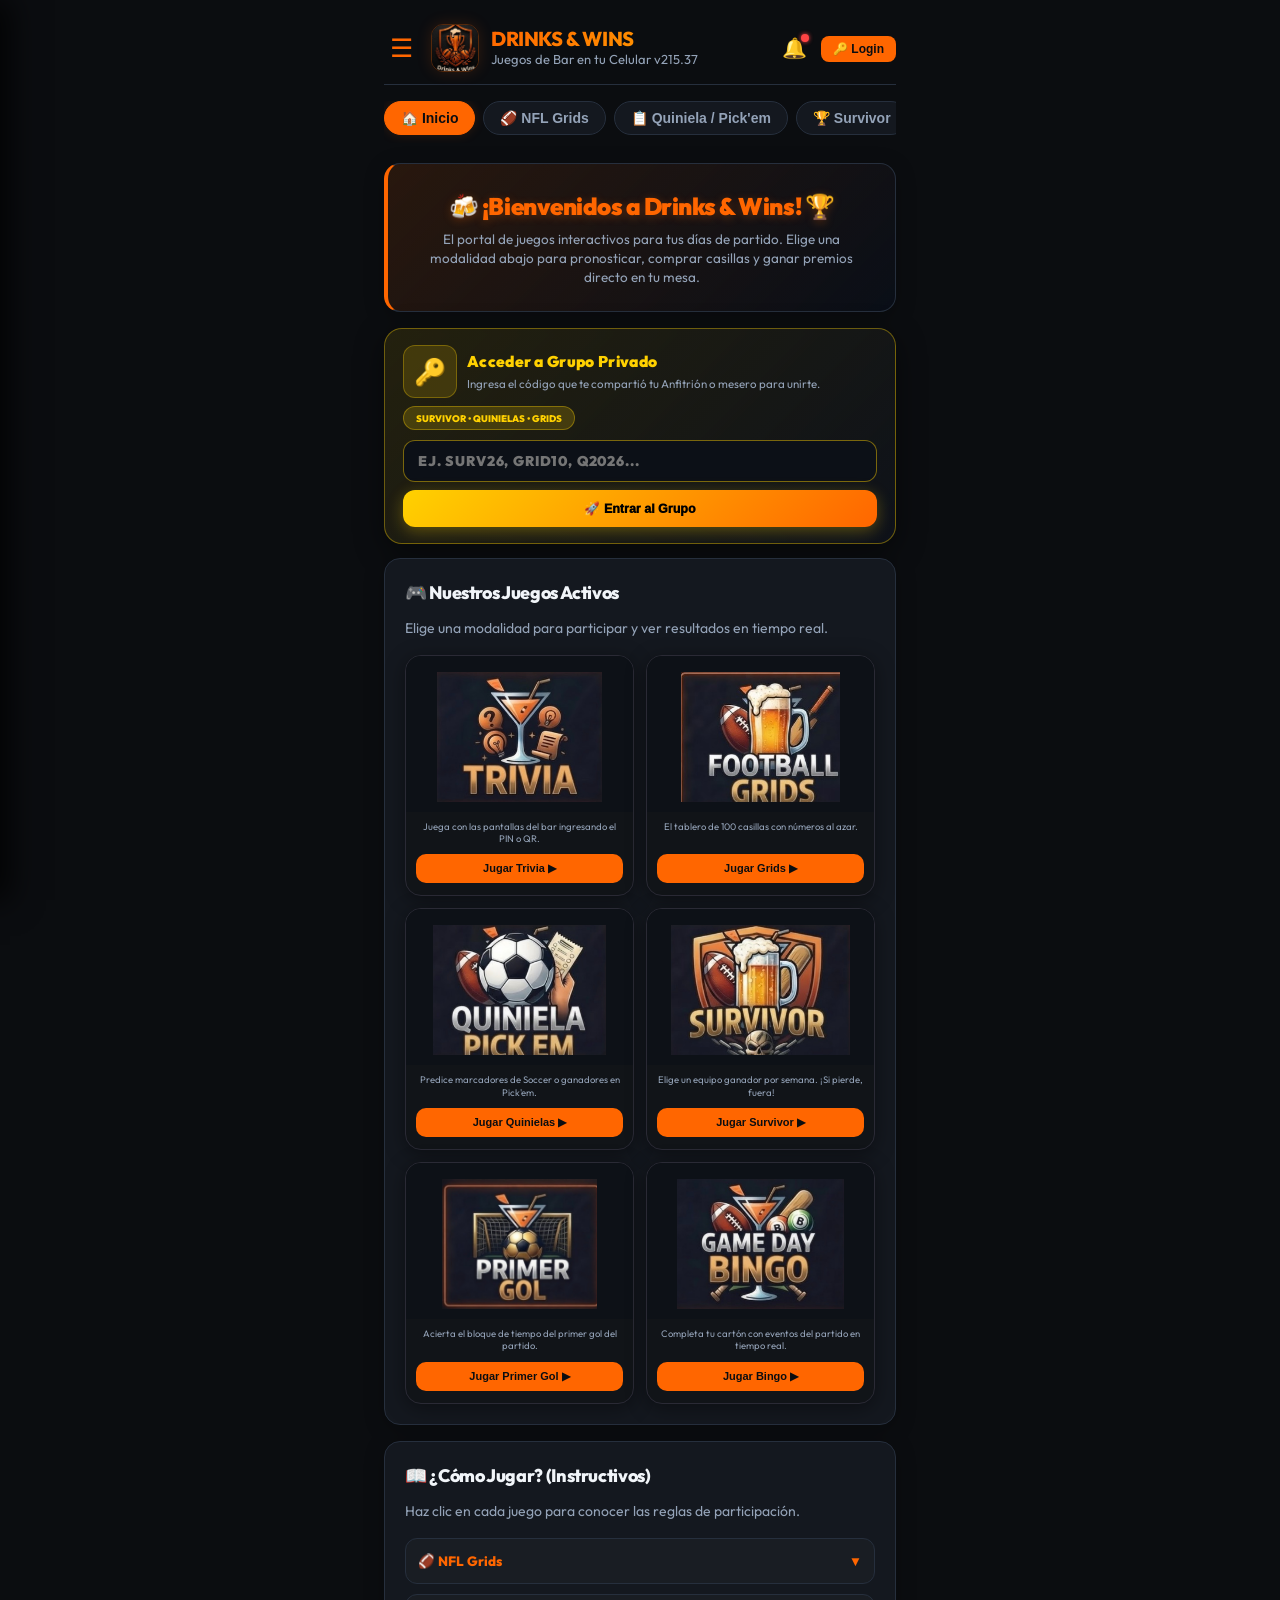
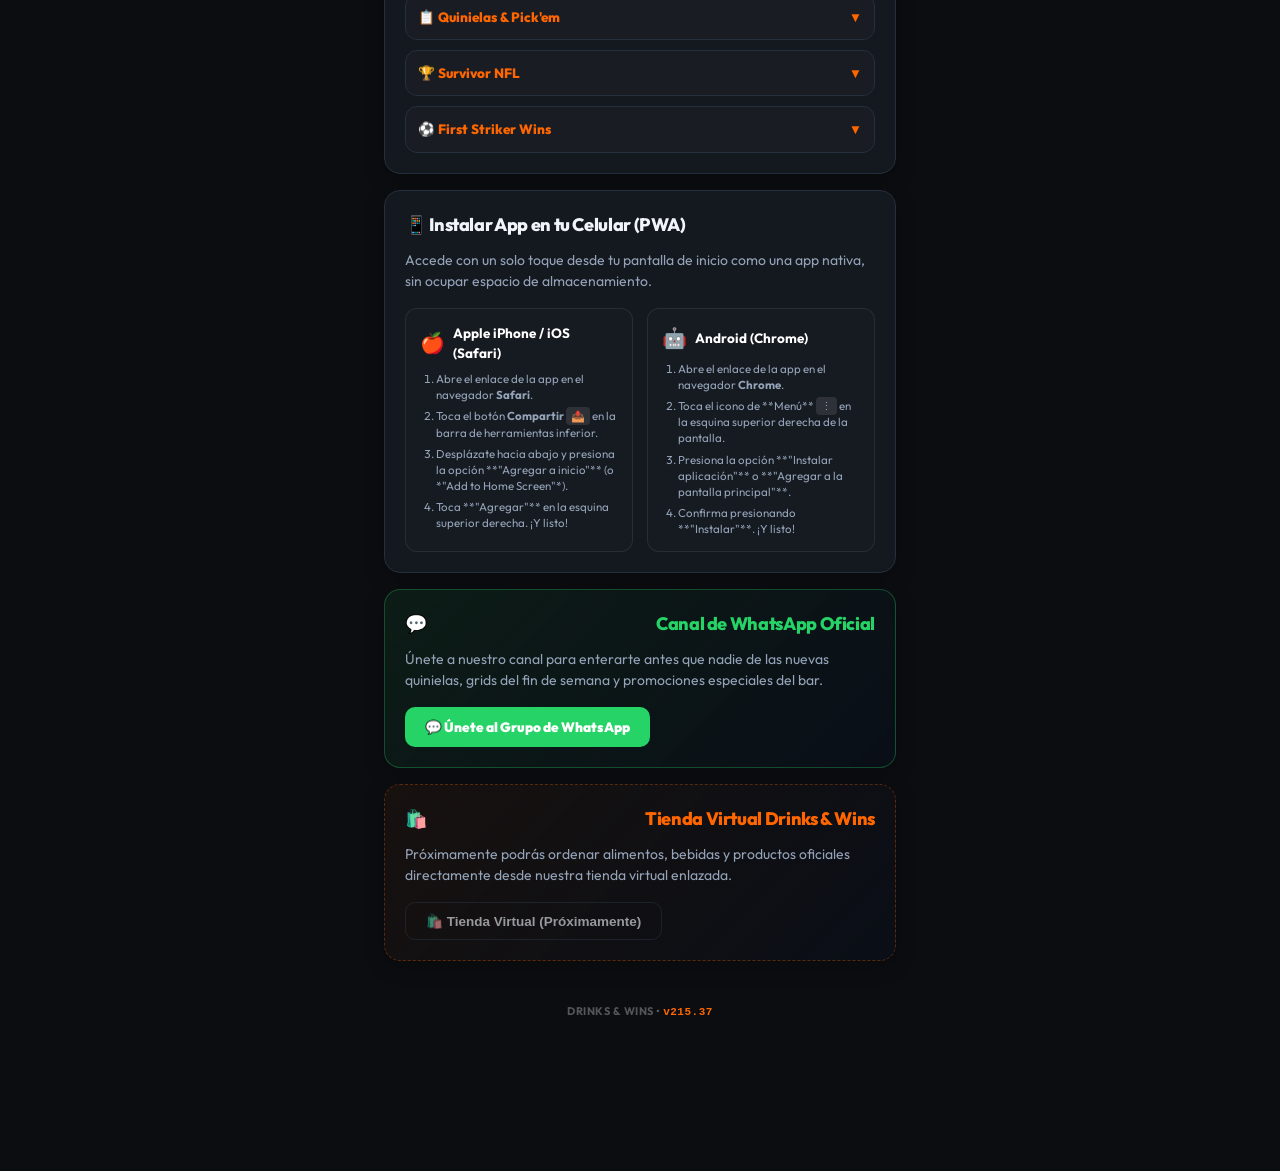
==== commit bad7bec1: "fix(all): clear Sergio W3 no-pick display, NFL default & manual grid creation, pure story & whatsapp" ====
--- a/index.html
+++ b/index.html
@@ -23,7 +23,7 @@
   <meta name="apple-mobile-web-app-title" content="Drinks&Wins" />
   <meta name="theme-color" content="#ff6600" />
   <title>Drinks & Wins — NFL Bar Games</title>
-  <link rel="stylesheet" href="css/styles.css?v=215.36"/>
+  <link rel="stylesheet" href="css/styles.css?v=215.37"/>
 </head>
 <body>
   <!-- Slide-out Sidebar Drawer Menu -->
@@ -112,7 +112,7 @@
           <img src="img/logo.jpg" alt="Drinks & Wins by Beto" class="app-brand-logo" />
           <div>
             <h1 class="header-title gradient-text" style="font-size: 20px;">Drinks & Wins</h1>
-            <p class="hint-text">Juegos de Bar en tu Celular  <span class="app-version-pill">v215.36</span></p>
+            <p class="hint-text">Juegos de Bar en tu Celular  <span class="app-version-pill">v215.37</span></p>
           </div>
         </div>
       </div>
@@ -397,7 +397,7 @@
 
       <!-- Tab Footer Version Indicator -->
       <footer class="tab-footer-version">
-        <span>DRINKS & WINS</span> • <span class="ver">v215.36</span>
+        <span>DRINKS & WINS</span> • <span class="ver">v215.37</span>
       </footer>
     </main>
 
@@ -476,7 +476,7 @@
 
       <!-- Tab Footer Version Indicator -->
       <footer class="tab-footer-version">
-        <span>DRINKS & WINS</span> • <span class="ver">v215.36</span>
+        <span>DRINKS & WINS</span> • <span class="ver">v215.37</span>
       </footer>
     </main>
 
@@ -625,7 +625,7 @@
 
       <!-- Tab Footer Version Indicator -->
       <footer class="tab-footer-version">
-        <span>DRINKS & WINS</span> • <span class="ver">v215.36</span>
+        <span>DRINKS & WINS</span> • <span class="ver">v215.37</span>
       </footer>
     </main>
 
@@ -638,7 +638,7 @@
       </section>
       <!-- Tab Footer Version Indicator -->
       <footer class="tab-footer-version">
-        <span>DRINKS & WINS</span> • <span class="ver">v215.36</span>
+        <span>DRINKS & WINS</span> • <span class="ver">v215.37</span>
       </footer>
     </main>
 
@@ -671,7 +671,7 @@
 
       <!-- Tab Footer Version Indicator -->
       <footer class="tab-footer-version">
-        <span>DRINKS & WINS</span> • <span class="ver">v215.36</span>
+        <span>DRINKS & WINS</span> • <span class="ver">v215.37</span>
       </footer>
     </main>
 
@@ -684,7 +684,7 @@
       </section>
       <!-- Tab Footer Version Indicator -->
       <footer class="tab-footer-version">
-        <span>DRINKS & WINS</span> • <span class="ver">v215.36</span>
+        <span>DRINKS & WINS</span> • <span class="ver">v215.37</span>
       </footer>
     </main>
 
@@ -721,7 +721,7 @@
 
       <!-- Tab Footer Version Indicator -->
       <footer class="tab-footer-version">
-        <span>DRINKS & WINS</span> • <span class="ver">v215.36</span>
+        <span>DRINKS & WINS</span> • <span class="ver">v215.37</span>
       </footer>
     </main>
   </div>
@@ -734,16 +734,16 @@
   <script src="https://www.gstatic.com/firebasejs/8.10.1/firebase-firestore.js" crossorigin="anonymous"></script>
 
   <!-- Configuration and Logic -->
-  <script src="js/firebase-config.js?v=215.36"></script>
-  <script src="js/auth.js?v=215.36"></script>
-  <script src="js/team-logos.js?v=215.36"></script>
-  <script src="js/grids.js?v=215.36"></script>
-  <script src="js/quiniela-player.js?v=215.36"></script>
-  <script src="js/survivor.js?v=215.36"></script>
-  <script src="js/firstgoal.js?v=215.36"></script>
-  <script src="js/bingo-player.js?v=215.36"></script>
-  <script src="js/trivia-player.js?v=215.36"></script>
-  <script src="js/promotional-cards.js?v=215.36"></script>
+  <script src="js/firebase-config.js?v=215.37"></script>
+  <script src="js/auth.js?v=215.37"></script>
+  <script src="js/team-logos.js?v=215.37"></script>
+  <script src="js/grids.js?v=215.37"></script>
+  <script src="js/quiniela-player.js?v=215.37"></script>
+  <script src="js/survivor.js?v=215.37"></script>
+  <script src="js/firstgoal.js?v=215.37"></script>
+  <script src="js/bingo-player.js?v=215.37"></script>
+  <script src="js/trivia-player.js?v=215.37"></script>
+  <script src="js/promotional-cards.js?v=215.37"></script>
 
   <!-- Tab Switching Handler -->
   <script>
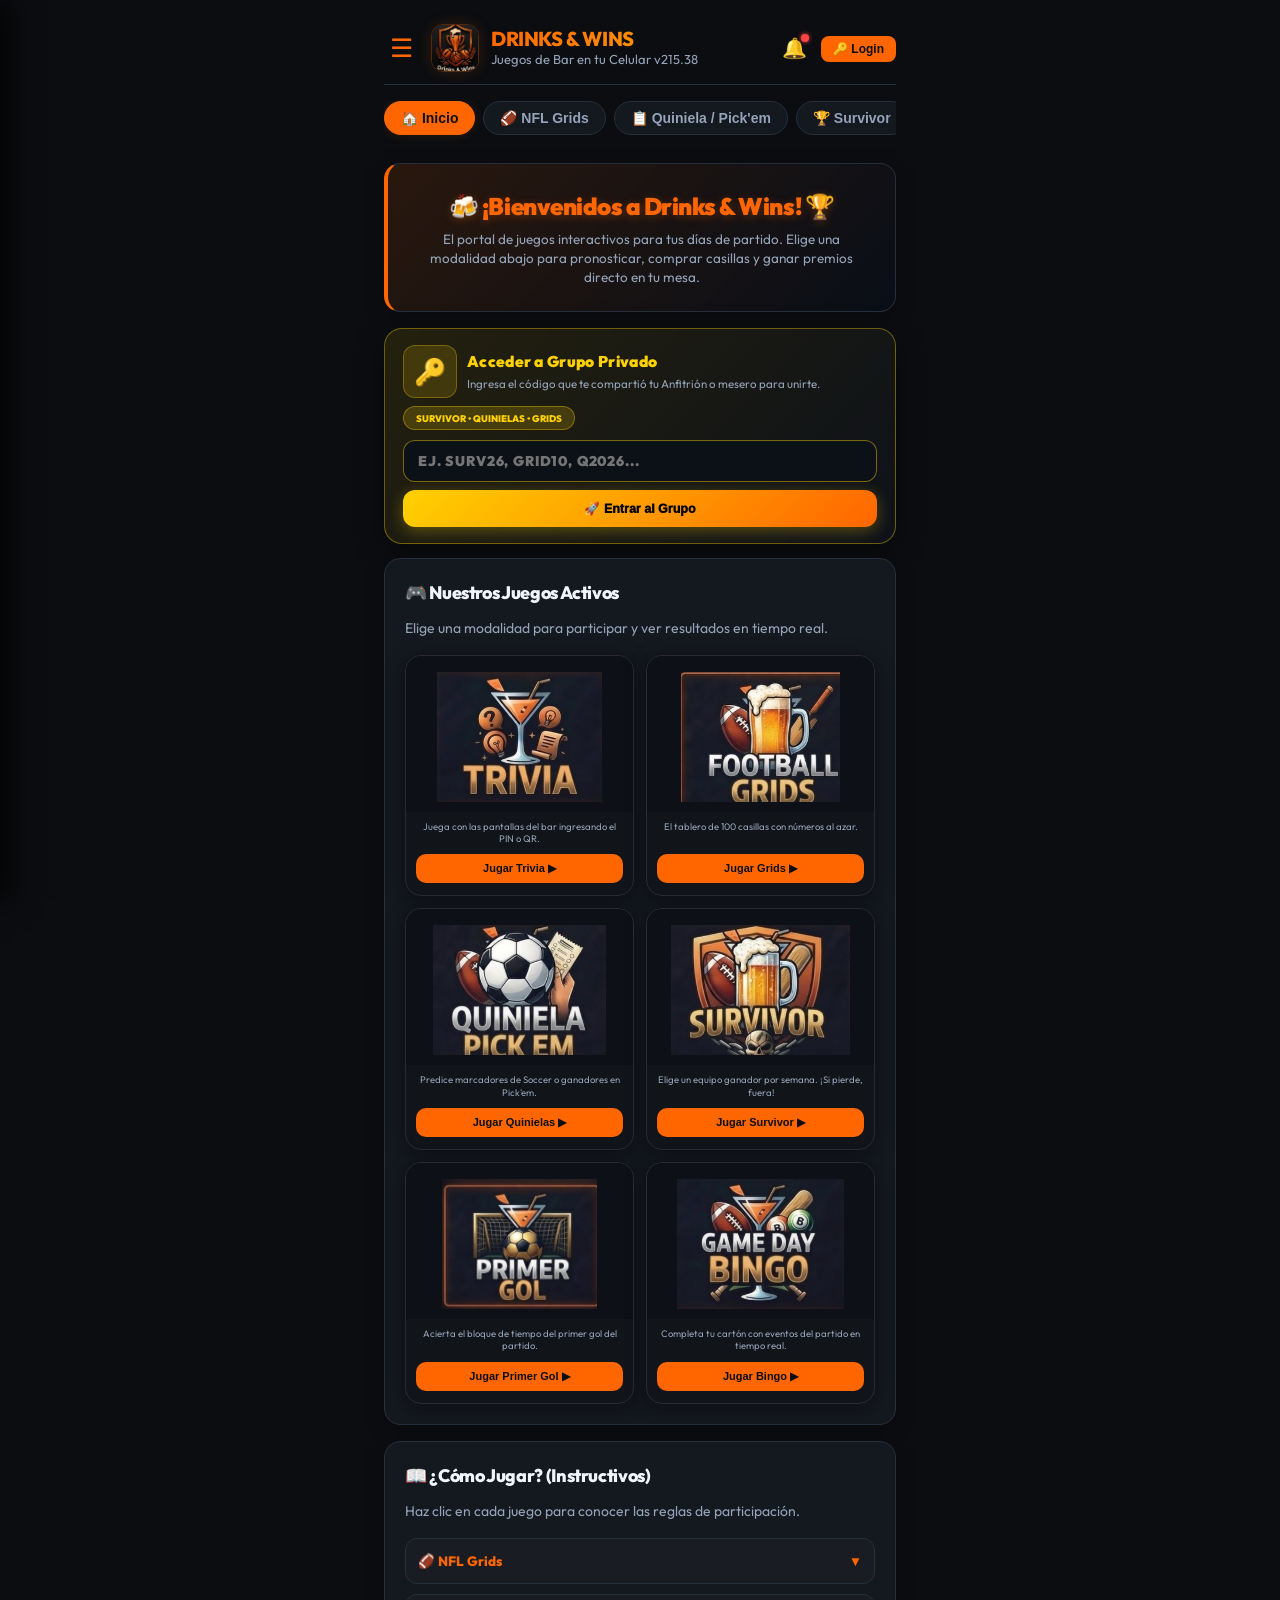
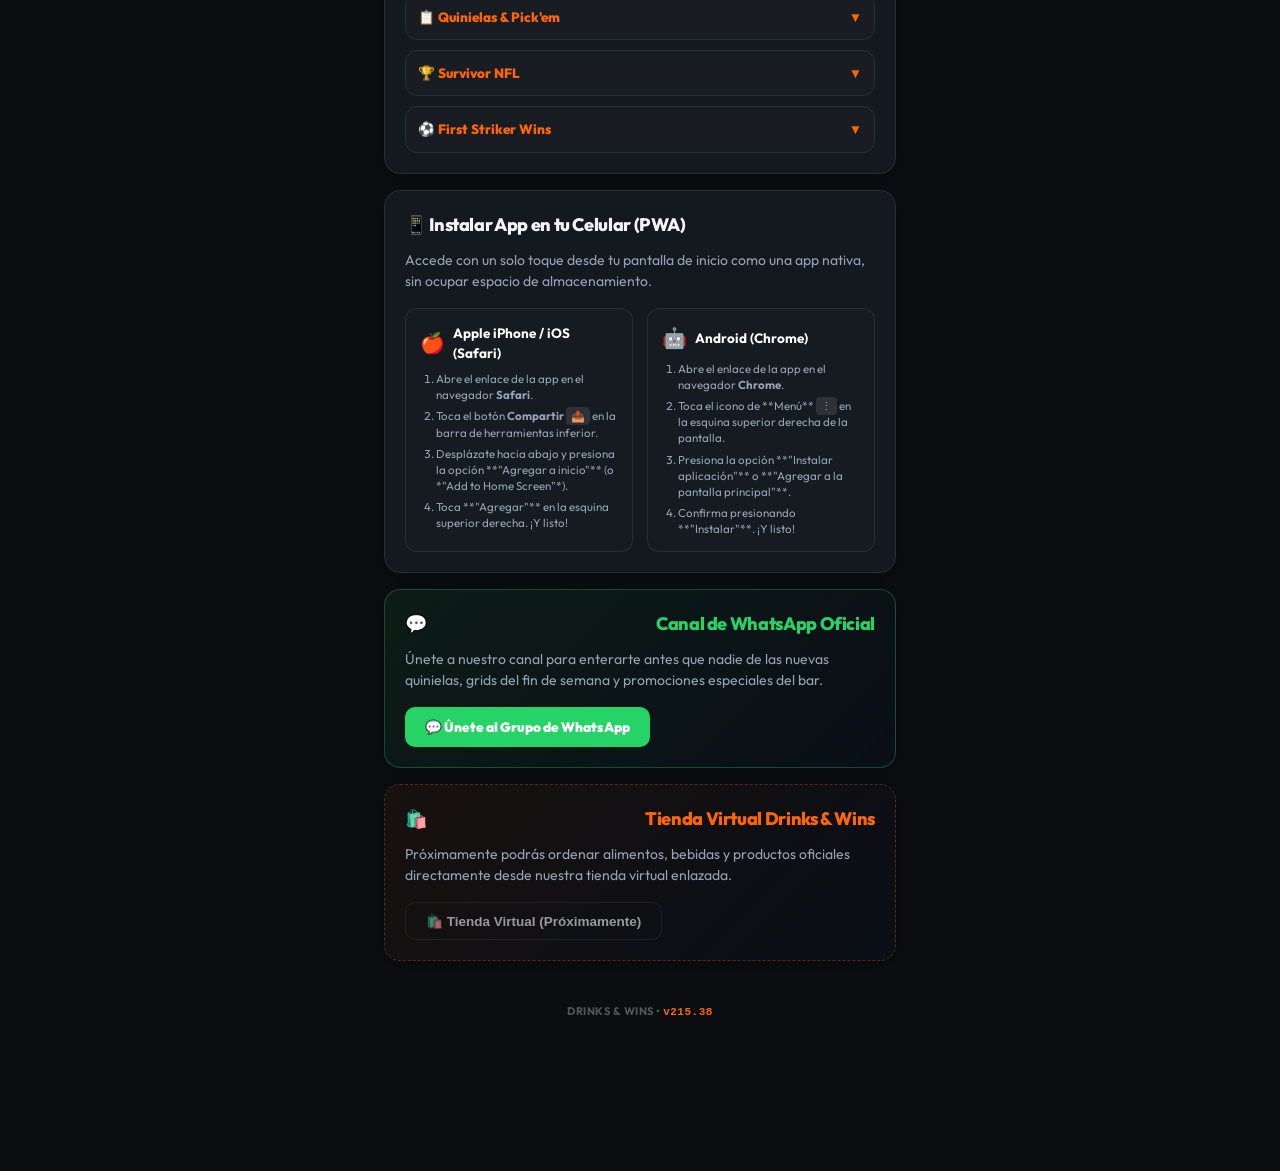
==== commit 1fcceed4: "fix(admin): resolve syntax error in loadGamesDropdown and bump to v215.38" ====
--- a/index.html
+++ b/index.html
@@ -23,7 +23,7 @@
   <meta name="apple-mobile-web-app-title" content="Drinks&Wins" />
   <meta name="theme-color" content="#ff6600" />
   <title>Drinks & Wins — NFL Bar Games</title>
-  <link rel="stylesheet" href="css/styles.css?v=215.37"/>
+  <link rel="stylesheet" href="css/styles.css?v=215.38"/>
 </head>
 <body>
   <!-- Slide-out Sidebar Drawer Menu -->
@@ -112,7 +112,7 @@
           <img src="img/logo.jpg" alt="Drinks & Wins by Beto" class="app-brand-logo" />
           <div>
             <h1 class="header-title gradient-text" style="font-size: 20px;">Drinks & Wins</h1>
-            <p class="hint-text">Juegos de Bar en tu Celular  <span class="app-version-pill">v215.37</span></p>
+            <p class="hint-text">Juegos de Bar en tu Celular  <span class="app-version-pill">v215.38</span></p>
           </div>
         </div>
       </div>
@@ -397,7 +397,7 @@
 
       <!-- Tab Footer Version Indicator -->
       <footer class="tab-footer-version">
-        <span>DRINKS & WINS</span> • <span class="ver">v215.37</span>
+        <span>DRINKS & WINS</span> • <span class="ver">v215.38</span>
       </footer>
     </main>
 
@@ -476,7 +476,7 @@
 
       <!-- Tab Footer Version Indicator -->
       <footer class="tab-footer-version">
-        <span>DRINKS & WINS</span> • <span class="ver">v215.37</span>
+        <span>DRINKS & WINS</span> • <span class="ver">v215.38</span>
       </footer>
     </main>
 
@@ -625,7 +625,7 @@
 
       <!-- Tab Footer Version Indicator -->
       <footer class="tab-footer-version">
-        <span>DRINKS & WINS</span> • <span class="ver">v215.37</span>
+        <span>DRINKS & WINS</span> • <span class="ver">v215.38</span>
       </footer>
     </main>
 
@@ -638,7 +638,7 @@
       </section>
       <!-- Tab Footer Version Indicator -->
       <footer class="tab-footer-version">
-        <span>DRINKS & WINS</span> • <span class="ver">v215.37</span>
+        <span>DRINKS & WINS</span> • <span class="ver">v215.38</span>
       </footer>
     </main>
 
@@ -671,7 +671,7 @@
 
       <!-- Tab Footer Version Indicator -->
       <footer class="tab-footer-version">
-        <span>DRINKS & WINS</span> • <span class="ver">v215.37</span>
+        <span>DRINKS & WINS</span> • <span class="ver">v215.38</span>
       </footer>
     </main>
 
@@ -684,7 +684,7 @@
       </section>
       <!-- Tab Footer Version Indicator -->
       <footer class="tab-footer-version">
-        <span>DRINKS & WINS</span> • <span class="ver">v215.37</span>
+        <span>DRINKS & WINS</span> • <span class="ver">v215.38</span>
       </footer>
     </main>
 
@@ -721,7 +721,7 @@
 
       <!-- Tab Footer Version Indicator -->
       <footer class="tab-footer-version">
-        <span>DRINKS & WINS</span> • <span class="ver">v215.37</span>
+        <span>DRINKS & WINS</span> • <span class="ver">v215.38</span>
       </footer>
     </main>
   </div>
@@ -734,16 +734,16 @@
   <script src="https://www.gstatic.com/firebasejs/8.10.1/firebase-firestore.js" crossorigin="anonymous"></script>
 
   <!-- Configuration and Logic -->
-  <script src="js/firebase-config.js?v=215.37"></script>
-  <script src="js/auth.js?v=215.37"></script>
-  <script src="js/team-logos.js?v=215.37"></script>
-  <script src="js/grids.js?v=215.37"></script>
-  <script src="js/quiniela-player.js?v=215.37"></script>
-  <script src="js/survivor.js?v=215.37"></script>
-  <script src="js/firstgoal.js?v=215.37"></script>
-  <script src="js/bingo-player.js?v=215.37"></script>
-  <script src="js/trivia-player.js?v=215.37"></script>
-  <script src="js/promotional-cards.js?v=215.37"></script>
+  <script src="js/firebase-config.js?v=215.38"></script>
+  <script src="js/auth.js?v=215.38"></script>
+  <script src="js/team-logos.js?v=215.38"></script>
+  <script src="js/grids.js?v=215.38"></script>
+  <script src="js/quiniela-player.js?v=215.38"></script>
+  <script src="js/survivor.js?v=215.38"></script>
+  <script src="js/firstgoal.js?v=215.38"></script>
+  <script src="js/bingo-player.js?v=215.38"></script>
+  <script src="js/trivia-player.js?v=215.38"></script>
+  <script src="js/promotional-cards.js?v=215.38"></script>
 
   <!-- Tab Switching Handler -->
   <script>
